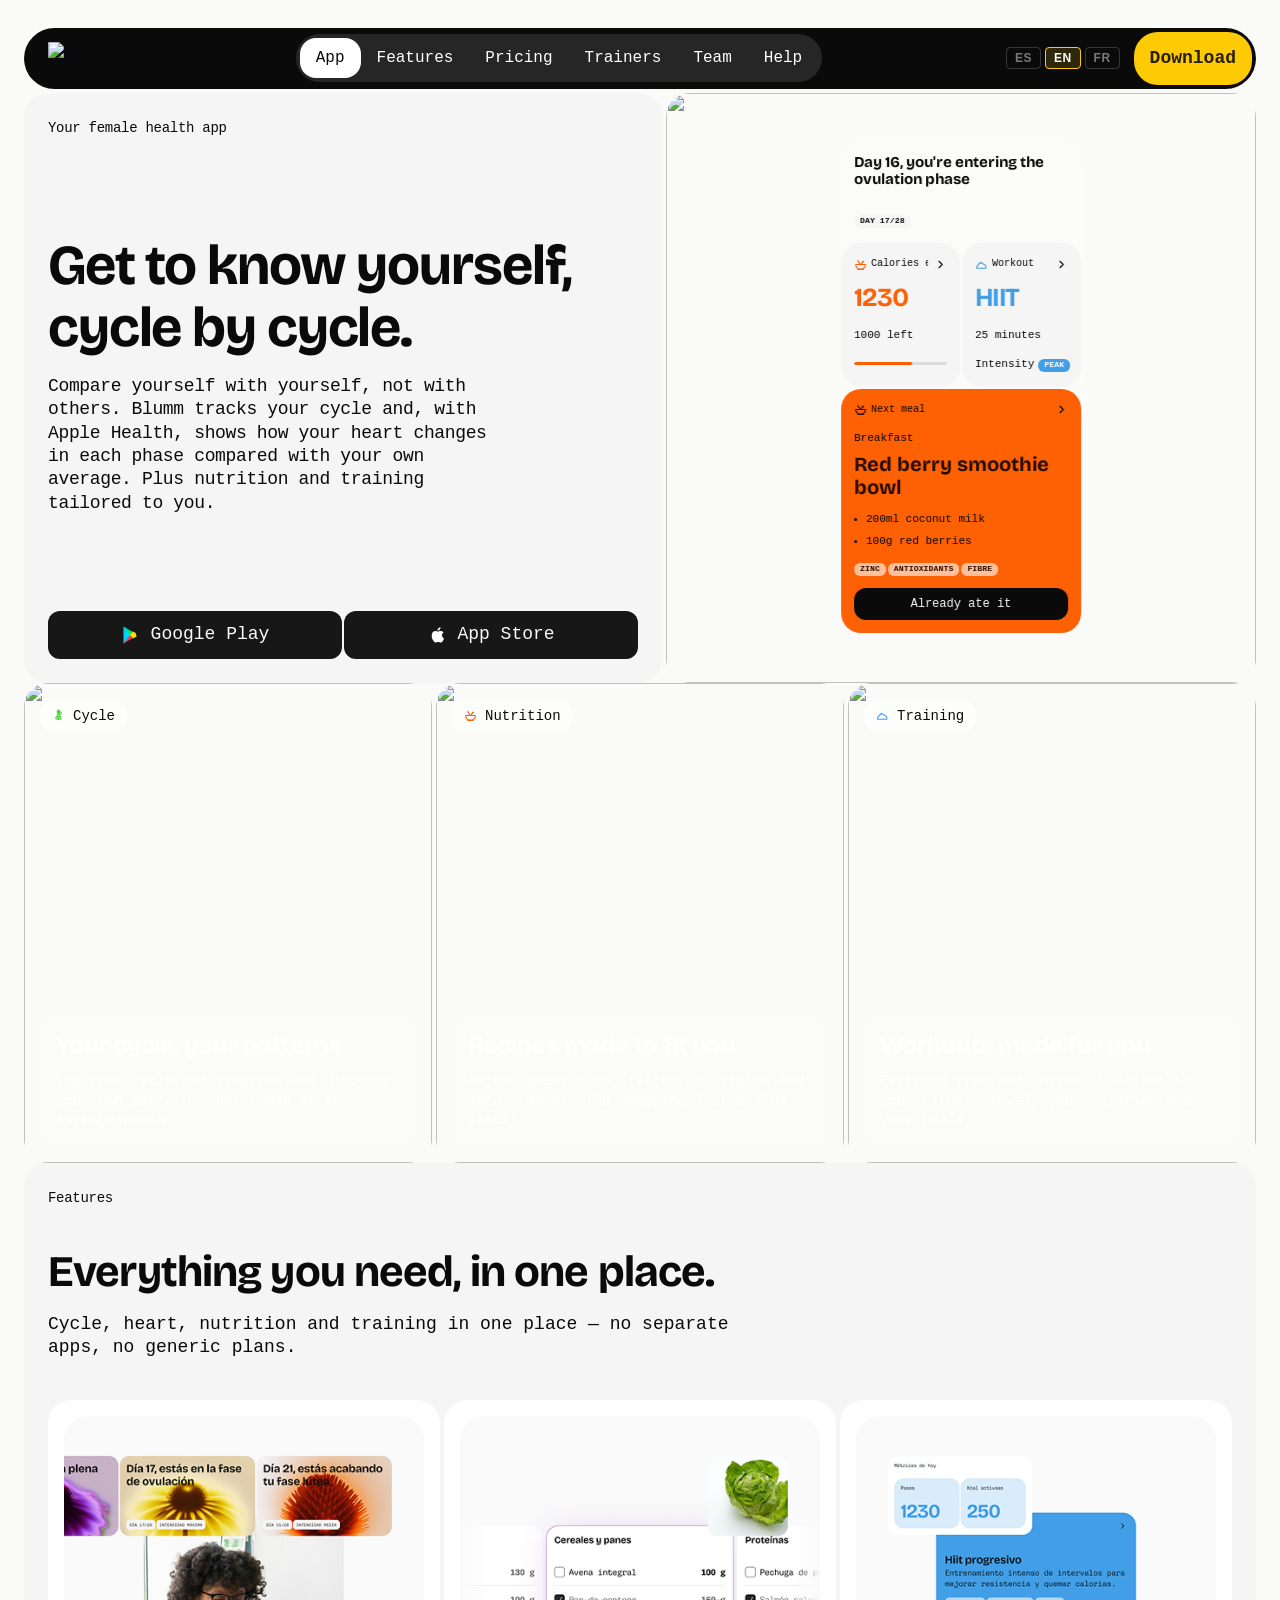
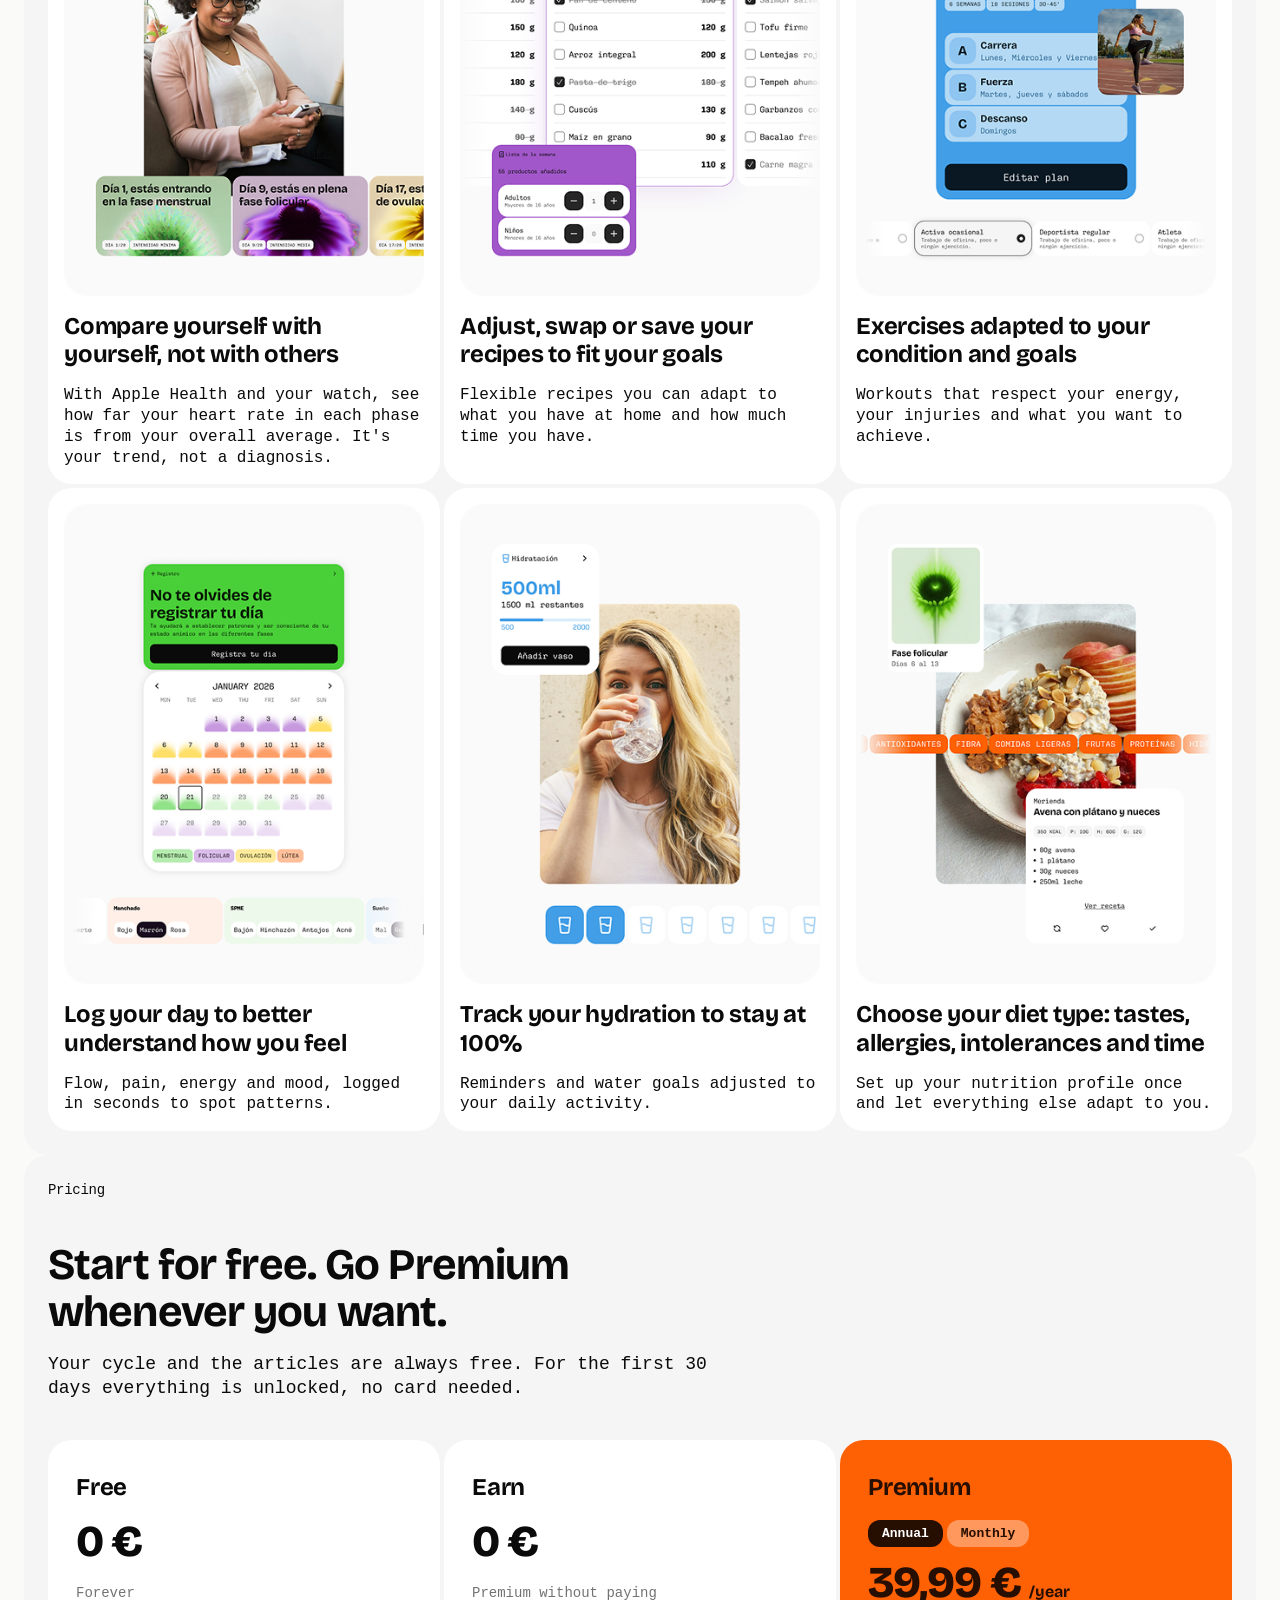
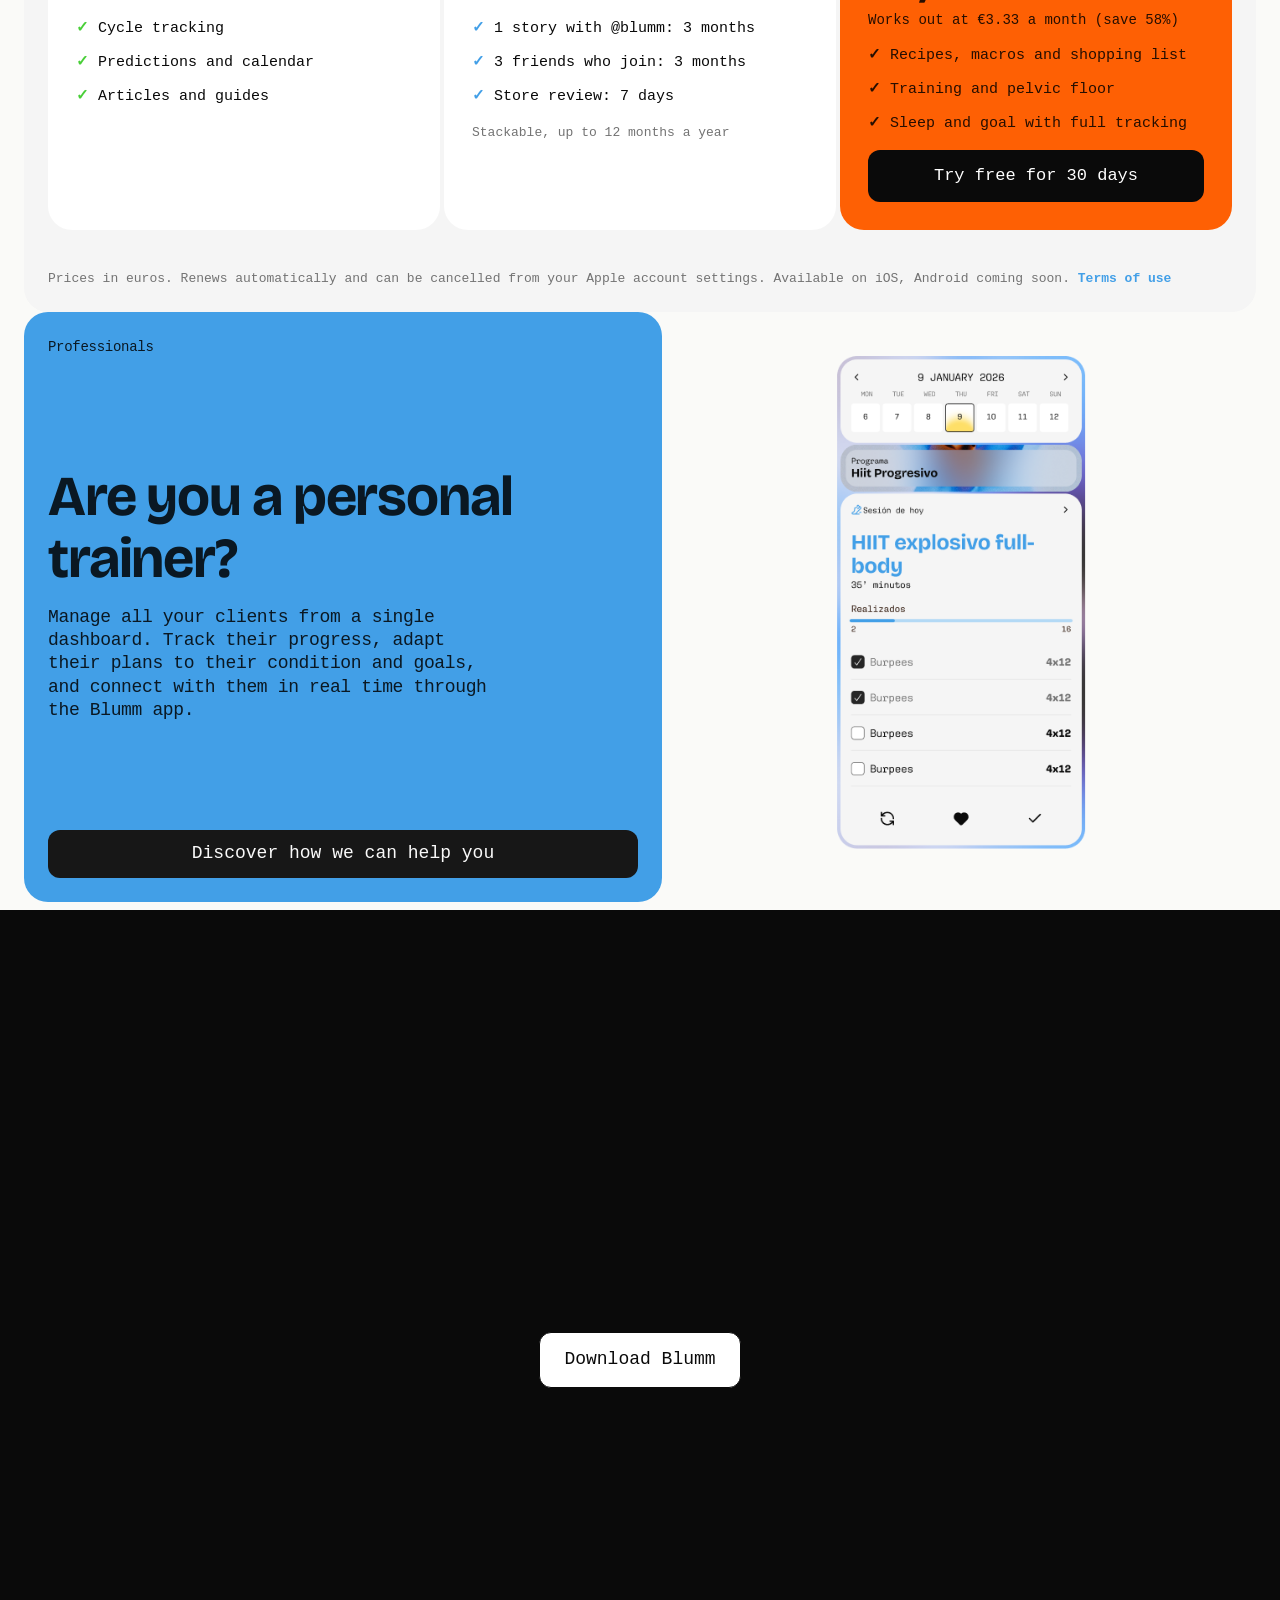
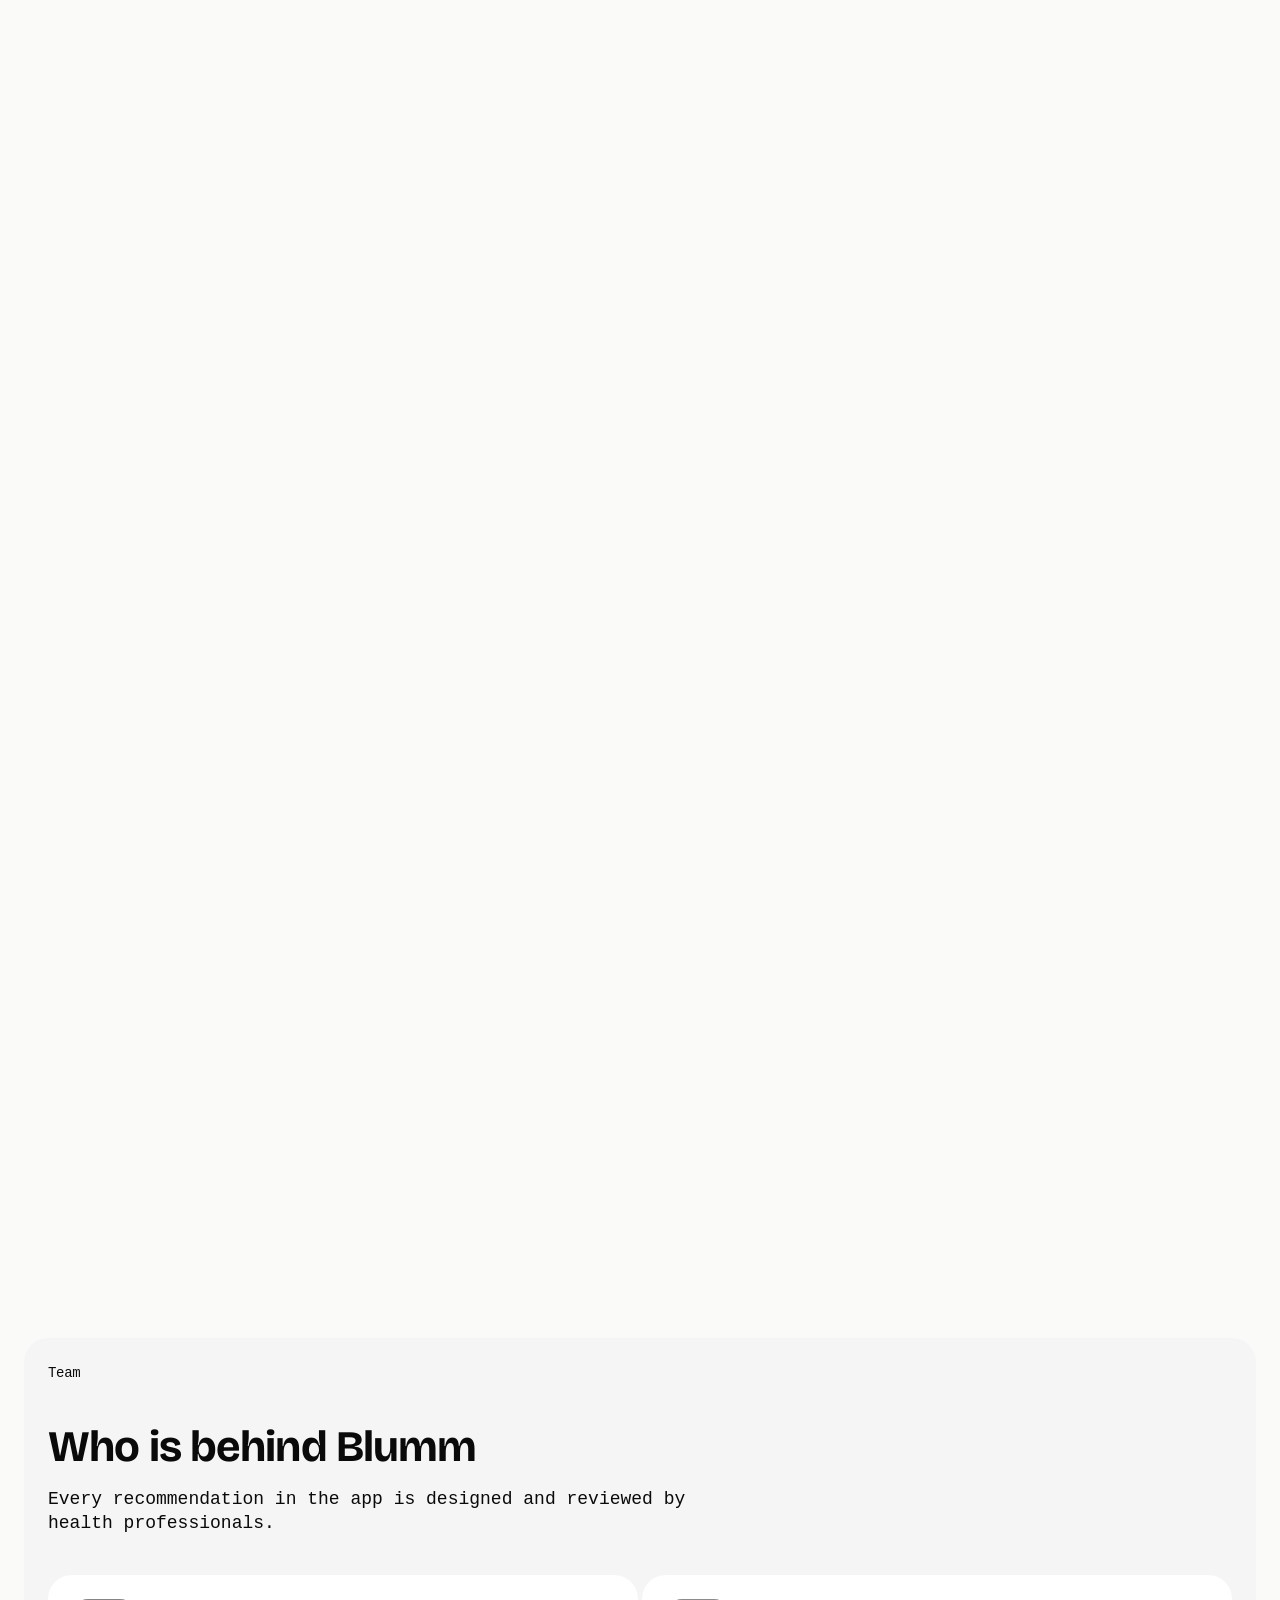
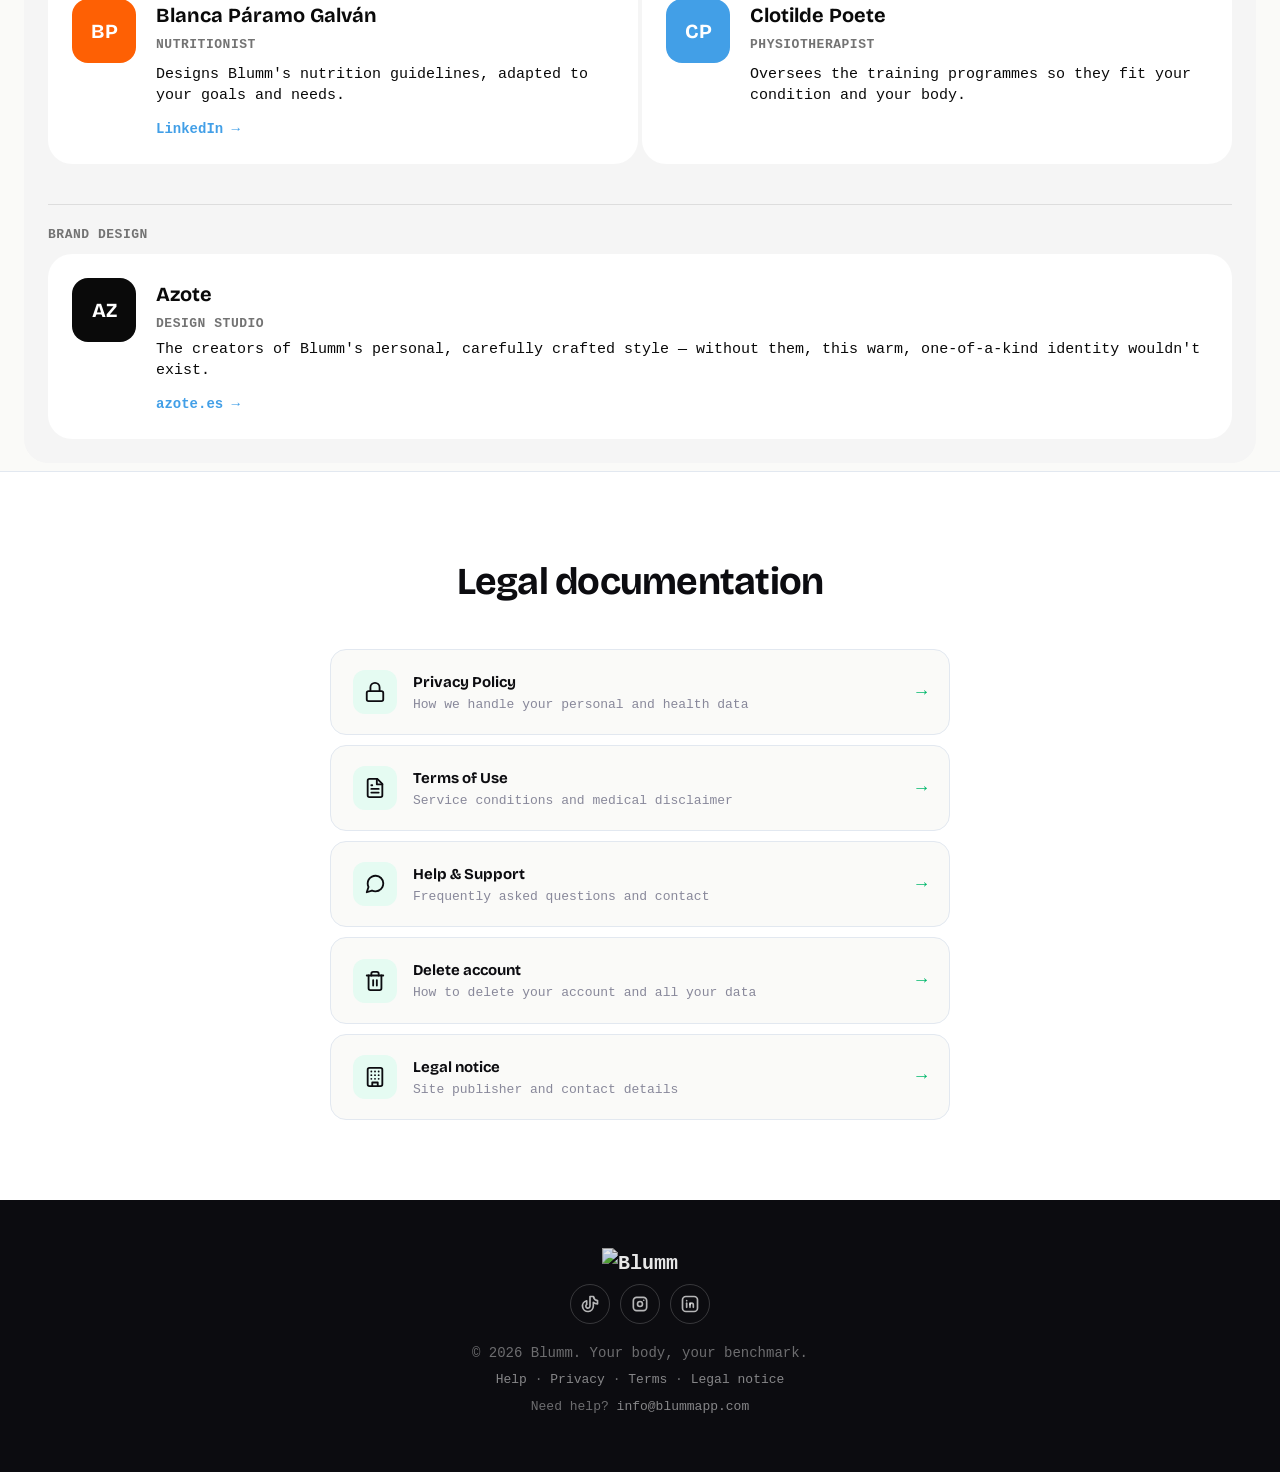
==== index.html @ 9c28ee31 "Cambio de 7 dias a 1 mes la oferta de earn en resena appstore" ====
<!doctype html>
<html lang="es">
<head>
  <meta charset="utf-8">
  <meta name="viewport" content="width=device-width, initial-scale=1">
  <title>Blumm · Tu cuerpo, tu referencia</title>
  <meta name="description" content="Blumm te ayuda a conocer tu cuerpo comparándote contigo misma: tu ciclo, tu frecuencia cardíaca por fases, y nutrición y entrenamiento a tu medida.">
  <link rel="icon" type="image/png" href="favicon.png">
  <link rel="preconnect" href="https://fonts.googleapis.com">
  <link rel="preconnect" href="https://fonts.gstatic.com" crossorigin>
  <link href="https://fonts.googleapis.com/css2?family=Bricolage+Grotesque:opsz,wght@12..96,700;12..96,800&display=swap" rel="stylesheet">
  <link rel="stylesheet" href="style.css?v=13">
  <script src="analytics.js?v=2" defer></script>
  <!-- Privacy-friendly analytics by Plausible -->
  <script async src="https://plausible.io/js/pa-zUWs-SoObHdIVt2peKVUE.js"></script>
  <script>
    window.plausible=window.plausible||function(){(plausible.q=plausible.q||[]).push(arguments)},plausible.init=plausible.init||function(i){plausible.o=i||{}};
    plausible.init()
  </script>
</head>
<body class="landing-body">

  <svg style="display:none" aria-hidden="true">
    <symbol id="ico-salad" viewBox="0 0 24 24" fill="none" stroke="currentColor" stroke-width="2" stroke-linecap="round" stroke-linejoin="round">
      <path d="M7 21h10"/><path d="M12 21a9 9 0 0 0 9-9H3a9 9 0 0 0 9 9Z"/><path d="M11.38 12c-.62-2.08-1.75-3.5-3.13-4.67C7.5 6.5 7 5.36 7 4"/><path d="M13 12c.25-1.72 1-2.72 2-3.5.9-.7 1.5-1.7 1.5-3"/><path d="M17.5 6.5c-1 0-2 .5-2.5 1.5"/>
    </symbol>
    <symbol id="ico-shoe" viewBox="0 0 24 24" fill="none" stroke="currentColor" stroke-width="2" stroke-linecap="round" stroke-linejoin="round">
      <path d="M3 17c0-2 1-3 2-4l3-3c1-1 1.6-1.3 3-1.3 1.7 0 2.3.6 3.3 1.7.8.9 1.7 1.6 3 1.9 1.6.4 2.7 1.6 2.7 3.2V19H3v-2Z"/><path d="M8 10.5 10.5 8"/>
    </symbol>
    <symbol id="ico-chevron-right" viewBox="0 0 24 24" fill="none" stroke="currentColor" stroke-width="2" stroke-linecap="round" stroke-linejoin="round">
      <path d="m9 6 6 6-6 6"/>
    </symbol>
    <symbol id="ico-chevron-left" viewBox="0 0 24 24" fill="none" stroke="currentColor" stroke-width="2" stroke-linecap="round" stroke-linejoin="round">
      <path d="m15 6-6 6 6 6"/>
    </symbol>
    <symbol id="ico-flower" viewBox="0 0 24 24" fill="none" stroke="currentColor" stroke-width="2" stroke-linecap="round" stroke-linejoin="round">
      <path d="M12 7.5a2.5 2.5 0 1 0-2.5-2.5 2.5 2.5 0 0 0 2.5 2.5Z"/><path d="M12 7.5a2.5 2.5 0 1 1 2.5 2.5 2.5 2.5 0 0 1-2.5-2.5Z"/><path d="M12 16.5A2.5 2.5 0 1 0 9.5 19a2.5 2.5 0 0 0 2.5-2.5Z"/><path d="M12 16.5a2.5 2.5 0 1 1 2.5 2.5 2.5 2.5 0 0 1-2.5-2.5Z"/><circle cx="12" cy="12" r="2.5"/><path d="M12 14.5V19"/><path d="M12 4v1.5"/>
    </symbol>
    <symbol id="ico-refresh" viewBox="0 0 24 24" fill="none" stroke="currentColor" stroke-width="2" stroke-linecap="round" stroke-linejoin="round">
      <path d="M3 12a9 9 0 0 1 15-6.7L21 8"/><path d="M21 3v5h-5"/><path d="M21 12a9 9 0 0 1-15 6.7L3 16"/><path d="M8 16H3v5"/>
    </symbol>
    <symbol id="ico-heart" viewBox="0 0 24 24" fill="currentColor">
      <path d="M12 21s-7.5-4.6-10-9.3C.6 8.6 2 5 5.4 4.4 7.6 4 9.8 5 12 7.4 14.2 5 16.4 4 18.6 4.4 22 5 23.4 8.6 22 11.7 19.5 16.4 12 21 12 21Z"/>
    </symbol>
    <symbol id="ico-check" viewBox="0 0 24 24" fill="none" stroke="currentColor" stroke-width="2" stroke-linecap="round" stroke-linejoin="round">
      <path d="M20 6 9 17l-5-5"/>
    </symbol>
    <symbol id="ico-lock" viewBox="0 0 24 24" fill="none" stroke="currentColor" stroke-width="2" stroke-linecap="round" stroke-linejoin="round">
      <rect x="3" y="11" width="18" height="11" rx="2"/><path d="M7 11V7a5 5 0 0 1 10 0v4"/>
    </symbol>
    <symbol id="ico-file-text" viewBox="0 0 24 24" fill="none" stroke="currentColor" stroke-width="2" stroke-linecap="round" stroke-linejoin="round">
      <path d="M14.5 2H6a2 2 0 0 0-2 2v16a2 2 0 0 0 2 2h12a2 2 0 0 0 2-2V7.5L14.5 2z"/><path d="M14 2v6h6"/><path d="M8 13h8"/><path d="M8 17h8"/><path d="M8 9h1"/>
    </symbol>
    <symbol id="ico-message-circle" viewBox="0 0 24 24" fill="none" stroke="currentColor" stroke-width="2" stroke-linecap="round" stroke-linejoin="round">
      <path d="M21 11.5a8.38 8.38 0 0 1-.9 3.8 8.5 8.5 0 0 1-7.6 4.7 8.38 8.38 0 0 1-3.8-.9L3 21l1.9-5.7a8.38 8.38 0 0 1-.9-3.8 8.5 8.5 0 0 1 4.7-7.6 8.38 8.38 0 0 1 3.8-.9h.5a8.48 8.48 0 0 1 8 8v.5z"/>
    </symbol>
    <symbol id="ico-trash" viewBox="0 0 24 24" fill="none" stroke="currentColor" stroke-width="2" stroke-linecap="round" stroke-linejoin="round">
      <path d="M3 6h18"/><path d="M19 6v14a2 2 0 0 1-2 2H7a2 2 0 0 1-2-2V6"/><path d="M8 6V4a2 2 0 0 1 2-2h4a2 2 0 0 1 2 2v2"/><path d="M10 11v6"/><path d="M14 11v6"/>
    </symbol>
    <symbol id="ico-building" viewBox="0 0 24 24" fill="none" stroke="currentColor" stroke-width="2" stroke-linecap="round" stroke-linejoin="round">
      <rect x="4" y="2" width="16" height="20" rx="2"/><path d="M9 22v-4h6v4"/><path d="M8 6h.01"/><path d="M12 6h.01"/><path d="M16 6h.01"/><path d="M8 10h.01"/><path d="M12 10h.01"/><path d="M16 10h.01"/><path d="M8 14h.01"/><path d="M12 14h.01"/><path d="M16 14h.01"/>
    </symbol>
  </svg>

  <div class="page-frame">

  <!-- ── HEADER ── -->
  <header>
    <div class="brand">
      <img src="blumm-logo-white.png" alt="Blumm" class="blumm-logo">
    </div>
    <button class="hamburger" id="hamburger" onclick="toggleMenu()" aria-label="Menu">
      <span></span><span></span><span></span>
    </button>
    <nav id="main-nav" class="tab-nav">
      <a href="#app" class="tab-nav-item active" data-i18n="nav.app" onclick="closeMenu()">App</a>
      <a href="#funcionalidades" class="tab-nav-item" data-i18n="nav.features" onclick="closeMenu()">Funcionalidades</a>
      <a href="#precios" class="tab-nav-item" data-i18n="nav.pricing" onclick="closeMenu()">Precios</a>
      <a href="#entrenadora" class="tab-nav-item" data-i18n="nav.trainers" onclick="closeMenu()">Entrenadoras</a>
      <a href="#equipo" class="tab-nav-item" data-i18n="nav.team" onclick="closeMenu()">Equipo</a>
      <a href="#legal" class="tab-nav-item" data-i18n="nav.help" onclick="closeMenu()">Ayuda</a>
    </nav>
    <div class="header-right">
      <div class="lang-switcher">
        <button class="lang-btn active" id="btn-es" onclick="setLang('es')">ES</button>
        <button class="lang-btn" id="btn-en" onclick="setLang('en')">EN</button>
        <button class="lang-btn" id="btn-fr" onclick="setLang('fr')">FR</button>
      </div>
      <a href="beta.html" class="nav-download" id="btn-nav-download" onclick="smartDownload(event, 'nav')" data-i18n="nav.download">Descarga</a>
    </div>
  </header>

  <main>

    <!-- ── HERO ── -->
    <section class="hero-card" id="app">
      <div class="hero-copy">
        <p class="eyebrow" data-i18n="hero.eyebrow">Tu app de salud femenina</p>
        <div class="hero-copy-content">
          <h1 data-i18n="hero.title">Conócete a ti misma, ciclo a ciclo.</h1>
          <p class="lead" data-i18n="hero.lead">Compárate contigo misma, no con otras. Blumm sigue tu ciclo y, con Apple Salud, muestra cómo cambia tu corazón en cada fase respecto a tu propia media. Y te da nutrición y entrenamiento a tu medida.</p>
        </div>
        <div class="store-buttons">
          <a href="beta.html?platform=android" class="store-btn" id="btn-store-android" onclick="goStore('android', event, 'hero')">
            <svg class="store-icon" viewBox="0 0 20 20" fill="none"><path d="M2.5 2.2v15.6c0 .3.16.55.4.7l9-8.5-9-8.5c-.24.15-.4.4-.4.7z" fill="#00d2ff"/><path d="M14.8 8.1l-2.9-1.65-3.3 3.55 3.3 3.55 2.9-1.65c1-.55 1-1.95 0-2.5z" fill="#ffe000"/><path d="M2.9 17.8c.2.1.45.1.65 0l8.35-4.75-3-3.05-6 7.8z" fill="#ff3a44"/><path d="M2.9 2.2l6 7.8 3-3.05L3.55 2.2c-.2-.1-.45-.1-.65 0z" fill="#00e177"/></svg>
            <span><small data-i18n="store.available">Disponible en</small>Google Play</span>
          </a>
          <a href="beta.html?platform=ios" class="store-btn" id="btn-store-ios" onclick="goStore('ios', event, 'hero')">
            <svg class="store-icon" viewBox="0 0 20 20" fill="currentColor"><path d="M14.9 10.6c0-2 1.6-2.9 1.7-3-.9-1.3-2.3-1.5-2.8-1.5-1.2-.1-2.3.7-2.9.7s-1.5-.7-2.5-.7c-1.3 0-2.5.75-3.1 1.9-1.3 2.3-.35 5.7.95 7.6.63.9 1.4 1.95 2.4 1.9.95-.04 1.3-.62 2.5-.62s1.5.62 2.5.6c1.05-.02 1.7-.95 2.35-1.85.7-1.05 1-2.05 1-2.1-.02-.02-1.95-.75-1.95-2.93z" /><path d="M12.8 4.6c.5-.63.85-1.5.75-2.4-.75.03-1.65.5-2.2 1.15-.47.55-.9 1.45-.78 2.3.83.06 1.7-.42 2.23-1.05z"/></svg>
            <span><small data-i18n="store.available">Disponible en</small>App Store</span>
          </a>
        </div>
      </div>
      <div class="hero-visual" aria-hidden="true">
        <img src="assets/figma/ovulacion.png" alt="" class="hero-visual-bg">
        <div class="glass-stack">
          <div class="mini-card mini-phase" style="background-image:url('assets/figma/ovulacion.png')">
            <p class="mini-phase-title" data-i18n="card.day">Día 16, estás entrando en la fase de ovulación</p>
            <div class="tags-row">
              <span class="tag" data-i18n="card.tag1">día 17/28</span>
            </div>
          </div>
          <div class="glass-2col">
            <div class="stat-card">
              <div class="stat-title-row">
                <span class="stat-title"><svg class="ico ico-orange" viewBox="0 0 24 24"><use href="#ico-salad"/></svg><span data-i18n="card.kcal.label">Kcal.consumidas</span></span>
                <svg class="ico ico-chevron" viewBox="0 0 24 24"><use href="#ico-chevron-right"/></svg>
              </div>
              <p class="stat-num stat-num-orange">1230</p>
              <p class="stat-sub" data-i18n="card.kcal.sub">1000 restantes</p>
              <div class="status-bar"><div class="status-bar-fill" style="width:62%;background:var(--naranja-500)"></div></div>
            </div>
            <div class="stat-card">
              <div class="stat-title-row">
                <span class="stat-title"><svg class="ico ico-blue" viewBox="0 0 24 24"><use href="#ico-shoe"/></svg><span data-i18n="card.workout.label">Entreno</span></span>
                <svg class="ico ico-chevron" viewBox="0 0 24 24"><use href="#ico-chevron-right"/></svg>
              </div>
              <p class="stat-num stat-num-blue">HIIT</p>
              <p class="stat-sub" data-i18n="card.workout.sub">25 minutos</p>
              <div class="tag-row-inline"><span data-i18n="card.workout.tag.label">Intensidad</span><span class="tag tag-blue" data-i18n="card.workout.tag.value">Máxima</span></div>
            </div>
          </div>
          <div class="meal-card">
            <div class="stat-title-row">
              <span class="stat-title"><svg class="ico ico-orange-dark" viewBox="0 0 24 24"><use href="#ico-salad"/></svg><span data-i18n="card.meal.label">Siguiente comida</span></span>
              <svg class="ico ico-chevron" viewBox="0 0 24 24"><use href="#ico-chevron-right"/></svg>
            </div>
            <p class="meal-eyebrow" data-i18n="card.meal.eyebrow">Desayuno</p>
            <p class="meal-title" data-i18n="card.meal.title">Smoothie bowl de frutos rojos</p>
            <ul class="meal-items">
              <li data-i18n="card.meal.item1">200ml leche de coco</li>
              <li data-i18n="card.meal.item2">100g frutos rojos</li>
            </ul>
            <div class="tags-row">
              <span class="tag tag-peach" data-i18n="card.meal.tag1">Zinc</span>
              <span class="tag tag-peach" data-i18n="card.meal.tag2">Antioxidantes</span>
              <span class="tag tag-peach" data-i18n="card.meal.tag3">Fibra</span>
            </div>
            <button class="meal-btn" data-i18n="card.meal.btn">Ya lo he comido</button>
          </div>
        </div>
      </div>
    </section>

    <!-- ── FEATURE PHOTO CARDS ── -->
    <section class="feature-cards-row">
      <div class="photo-card">
        <img src="assets/figma/card-ciclo.png" alt="" class="photo-card-bg">
        <div class="photo-card-tag"><svg class="ico ico-green" viewBox="0 0 24 24"><use href="#ico-flower"/></svg><span data-i18n="feat.cycle.tag">Ciclo</span></div>
        <div class="photo-card-glass">
          <h3 data-i18n="feat.cycle.title">Tu ciclo, tus patrones</h3>
          <p data-i18n="feat.cycle.text">Registra tu ciclo y tus síntomas y descubre tus propios patrones, no los de una mujer media.</p>
        </div>
      </div>
      <div class="photo-card">
        <img src="assets/figma/card-nutricion.png" alt="" class="photo-card-bg">
        <div class="photo-card-tag"><svg class="ico ico-orange" viewBox="0 0 24 24"><use href="#ico-salad"/></svg><span data-i18n="feat.nutrition.tag">Nutrición</span></div>
        <div class="photo-card-glass">
          <h3 data-i18n="feat.nutrition.title">Recetas hechas a tu medida</h3>
          <p data-i18n="feat.nutrition.text">Ajusta cantidades, gustos, alergias e intolerancias. La lista de la compra se genera sola.</p>
        </div>
      </div>
      <div class="photo-card">
        <img src="assets/figma/card-entrenamiento.png" alt="" class="photo-card-bg">
        <div class="photo-card-tag"><svg class="ico ico-blue" viewBox="0 0 24 24"><use href="#ico-shoe"/></svg><span data-i18n="feat.training.tag">Entrenamiento</span></div>
        <div class="photo-card-glass">
          <h3 data-i18n="feat.training.title">Entrenos a tu medida</h3>
          <p data-i18n="feat.training.text">El tipo de ejercicio y la intensidad se ajustan a tu condición, tus lesiones y tus objetivos.</p>
        </div>
      </div>
    </section>

    <!-- ── FUNCIONALIDADES ── -->
    <section class="funcionalidades-card" id="funcionalidades">
      <p class="eyebrow" data-i18n="func.eyebrow">Funcionalidades</p>
      <div class="funcionalidades-heading">
        <h2 data-i18n="func.title">Todo lo que necesitas, en un mismo sitio.</h2>
        <p class="lead" data-i18n="func.lead">Ciclo, corazón, nutrición y entrenamiento en un mismo sitio — sin apps sueltas ni planes genéricos.</p>
      </div>
      <div class="bento-grid">
        <div class="bento-card">
          <div class="bento-img" style="background-image:url('assets/figma/bento-card-1.png')"></div>
          <h4 data-i18n="func.card1.title">Compárate contigo misma, no con otras</h4>
          <p data-i18n="func.card1.text">Con Apple Salud y tu reloj, ves cuánto se aleja tu frecuencia cardíaca en cada fase de tu media general. Es tu tendencia, no un diagnóstico.</p>
        </div>
        <div class="bento-card">
          <div class="bento-img" style="background-image:url('assets/figma/bento-card-2.png')"></div>
          <h4 data-i18n="func.card2.title">Ajusta, cambia o guarda tus recetas según tus objetivos</h4>
          <p data-i18n="func.card2.text">Recetas flexibles que puedes adaptar a lo que tienes en la nevera y a tu tiempo disponible.</p>
        </div>
        <div class="bento-card">
          <div class="bento-img" style="background-image:url('assets/figma/bento-card-3.png')"></div>
          <h4 data-i18n="func.card3.title">Ejercicios adaptados a tu condición y objetivos</h4>
          <p data-i18n="func.card3.text">Entrenos que respetan tu energía, tus lesiones y lo que quieres conseguir.</p>
        </div>
        <div class="bento-card">
          <div class="bento-img" style="background-image:url('assets/figma/bento-card-4.png')"></div>
          <h4 data-i18n="func.card4.title">Guarda tu día a día para conocer mejor tus sensaciones</h4>
          <p data-i18n="func.card4.text">Flujo, dolor, energía y ánimo, registrados en segundos para detectar patrones.</p>
        </div>
        <div class="bento-card">
          <div class="bento-img" style="background-image:url('assets/figma/bento-card-5.png')"></div>
          <h4 data-i18n="func.card5.title">Controla tu hidratación para estar siempre al 100%</h4>
          <p data-i18n="func.card5.text">Recordatorios y objetivos de agua ajustados a tu actividad diaria.</p>
        </div>
        <div class="bento-card">
          <div class="bento-img" style="background-image:url('assets/figma/bento-card-6.png')"></div>
          <h4 data-i18n="func.card6.title">Elige tu tipo de dieta: gustos, alergias, intolerancias y tiempo</h4>
          <p data-i18n="func.card6.text">Configura tu perfil nutricional una vez y deja que el resto se adapte a ti.</p>
        </div>
      </div>
    </section>

    <!-- ── ENTRENADORA ── -->
    <!-- ── PRECIOS ── -->
    <section class="pricing-card" id="precios">
      <p class="eyebrow" data-i18n="pricing.eyebrow">Precios</p>
      <div class="funcionalidades-heading">
        <h2 data-i18n="pricing.title">Empieza gratis. Pasa a Premium cuando quieras.</h2>
        <p class="lead" data-i18n="pricing.lead">Tu ciclo y los artículos son gratis siempre. Los 30 primeros días tienes todo desbloqueado, sin tarjeta.</p>
      </div>
      <div class="pricing-grid">

        <div class="plan-card">
          <h3 class="plan-name" data-i18n="plan.free.name">Gratis</h3>
          <p class="plan-price">0 €</p>
          <p class="plan-sub" data-i18n="plan.free.sub">Para siempre</p>
          <ul class="plan-list">
            <li data-i18n="plan.free.f1">Seguimiento del ciclo</li>
            <li data-i18n="plan.free.f2">Predicciones y calendario</li>
            <li data-i18n="plan.free.f3">Artículos y guías</li>
          </ul>
        </div>

        <div class="plan-card">
          <h3 class="plan-name" data-i18n="plan.earn.name">Earn</h3>
          <p class="plan-price">0 €</p>
          <p class="plan-sub" data-i18n="plan.earn.sub">Premium sin pagar</p>
          <ul class="plan-list plan-list-blue">
            <li data-i18n="plan.earn.f1">1 story con @blumm: 3 meses</li>
            <li data-i18n="plan.earn.f2">3 amigas que se unan: 3 meses</li>
            <li data-i18n="plan.earn.f3">Reseña en la store: 1 mes</li>
          </ul>
          <p class="plan-note" data-i18n="plan.earn.note">Acumulable, hasta 12 meses al año</p>
        </div>

        <div class="plan-card plan-card-premium">
          <h3 class="plan-name" data-i18n="plan.premium.name">Premium</h3>
          <div class="plan-toggle" role="group" aria-label="Plan">
            <button type="button" class="plan-toggle-btn active" id="plan-btn-annual" onclick="setPlan('annual')" data-i18n="plan.premium.annual">Anual</button>
            <button type="button" class="plan-toggle-btn" id="plan-btn-monthly" onclick="setPlan('monthly')" data-i18n="plan.premium.monthly">Mensual</button>
          </div>
          <div id="plan-annual">
            <p class="plan-price">39,99 € <span class="plan-period" data-i18n="plan.premium.perYear">/año</span></p>
            <p class="plan-sub" data-i18n="plan.premium.annualNote">Equivale a 3,33 € al mes (ahorras un 58 %)</p>
          </div>
          <div id="plan-monthly" class="hidden">
            <p class="plan-price">7,99 € <span class="plan-period" data-i18n="plan.premium.perMonth">/mes</span></p>
            <p class="plan-sub" data-i18n="plan.premium.monthlyNote">Cancelas cuando quieras</p>
          </div>
          <ul class="plan-list">
            <li data-i18n="plan.premium.f1">Recetas, macros y lista de la compra</li>
            <li data-i18n="plan.premium.f2">Entrenamiento y suelo pélvico</li>
            <li data-i18n="plan.premium.f3">Sueño y objetivo con seguimiento completo</li>
          </ul>
          <a href="beta.html" class="plan-cta" onclick="smartDownload(event, 'pricing')" data-i18n="plan.premium.cta">Probar 30 días gratis</a>
        </div>

      </div>
      <p class="pricing-footnote"><span data-i18n="pricing.footnote">Precios en euros. Se renueva automáticamente y se cancela desde los ajustes de tu cuenta de Apple. Disponible en iOS, Android muy pronto.</span> <a href="terms.html" data-i18n="pricing.terms">Términos de uso</a></p>
    </section>

    <section class="trainer-card" id="entrenadora">
      <div class="trainer-copy">
        <p class="eyebrow eyebrow-on-blue" data-i18n="trainer.tag">Profesionales</p>
        <div class="hero-copy-content">
          <h2 data-i18n="trainer.title">¿Eres entrenadora personal?</h2>
          <p class="lead" data-i18n="trainer.text">Gestiona a tus alumnas desde un único panel. Ve su progreso, adapta sus planes a su condición y sus objetivos y conecta con ellas en tiempo real a través de la app Blumm.</p>
        </div>
        <a href="trainers.html" class="trainer-btn" data-i18n="trainer.btn">Descubre en qué podemos ayudarte</a>
      </div>
      <div class="hero-visual" aria-hidden="true">
        <video class="hero-visual-bg" autoplay muted loop playsinline preload="auto">
          <source src="assets/video/ovulacion.mp4" type="video/mp4">
        </video>
        <div class="trainer-frame">
          <img src="assets/figma/entrenadora-frame.png" alt="" class="trainer-frame-img">
        </div>
      </div>
    </section>

  </div><!-- /.page-frame -->

    <!-- ── CTA SCROLL (flor que se abre/cierra con el scroll) ── -->
    <section class="cta-scroll-wrapper" id="cta-scroll">
      <div class="cta-scroll-sticky">
        <div class="cta-loader" id="ctaLoader" data-i18n="cta.loading">Cargando…</div>
        <canvas class="cta-scroll-canvas" id="ctaCanvas"></canvas>
        <a href="beta.html" class="cta-scroll-btn" id="ctaScrollBtn" onclick="smartDownload(event, 'cta_scroll')" data-i18n="cta.download">Descarga Blumm</a>
      </div>
    </section>

  <div class="page-frame">

    <!-- ── QUIÉNES SOMOS ── -->
    <section class="team-card" id="equipo">
      <p class="eyebrow" data-i18n="team.eyebrow">Equipo</p>
      <div class="funcionalidades-heading">
        <h2 data-i18n="team.title">Quiénes están detrás de Blumm</h2>
        <p class="lead" data-i18n="team.lead">Cada recomendación de la app la diseñan y revisan profesionales de la salud.</p>
      </div>
      <div class="team-grid">
        <div class="team-member-card">
          <div class="team-avatar team-avatar-orange">BP</div>
          <div class="team-info">
            <h4 data-i18n="team.blanca.name">Blanca Páramo Galván</h4>
            <p class="team-role" data-i18n="team.blanca.role">Nutricionista</p>
            <p class="team-bio" data-i18n="team.blanca.bio">Diseña las pautas nutricionales de Blumm, adaptadas a tus objetivos y a tus necesidades.</p>
            <a href="https://www.linkedin.com/in/blancap%C3%A1ramogalv%C3%A1n/" class="team-linkedin" target="_blank" rel="noopener" data-i18n="team.linkedin">LinkedIn →</a>
          </div>
        </div>
        <div class="team-member-card">
          <div class="team-avatar team-avatar-blue">CP</div>
          <div class="team-info">
            <h4 data-i18n="team.clotilde.name">Clotilde Poete</h4>
            <p class="team-role" data-i18n="team.clotilde.role">Fisioterapeuta</p>
            <p class="team-bio" data-i18n="team.clotilde.bio">Supervisa los programas de entrenamiento para que se ajusten a tu condición y a tu cuerpo.</p>
          </div>
        </div>
      </div>
      <div class="team-design-credit">
        <p class="team-role" data-i18n="team.azote.label">Diseño de marca</p>
        <div class="team-member-card">
          <div class="team-avatar team-avatar-dark">AZ</div>
          <div class="team-info">
            <h4 data-i18n="team.azote.name">Azote</h4>
            <p class="team-role" data-i18n="team.azote.role">Estudio de diseño</p>
            <p class="team-bio" data-i18n="team.azote.bio">Los creadores del estilo tan personal y cuidado: sin ellos, Blumm no tendría esta identidad visual, cálida y con personalidad propia.</p>
            <a href="https://azote.es/" class="team-linkedin" target="_blank" rel="noopener" data-i18n="team.azote.link">azote.es →</a>
          </div>
        </div>
      </div>
    </section>

  </div><!-- /.page-frame -->

    <!-- ── LEGAL ── -->
    <section class="legal" id="legal">
      <div class="container">
        <h2 data-i18n="legal.title">Documentación legal</h2>
        <div class="legal-links">
          <a href="privacy.html" class="legal-card">
            <span class="legal-icon"><svg viewBox="0 0 24 24"><use href="#ico-lock"/></svg></span>
            <div>
              <h4 data-i18n="legal.privacy.title">Política de privacidad</h4>
              <p data-i18n="legal.privacy.text">Cómo tratamos tus datos personales y de salud</p>
            </div>
            <span class="arrow">→</span>
          </a>
          <a href="terms.html" class="legal-card">
            <span class="legal-icon"><svg viewBox="0 0 24 24"><use href="#ico-file-text"/></svg></span>
            <div>
              <h4 data-i18n="legal.terms.title">Términos de uso</h4>
              <p data-i18n="legal.terms.text">Condiciones del servicio y aviso médico</p>
            </div>
            <span class="arrow">→</span>
          </a>
          <a href="support.html" class="legal-card">
            <span class="legal-icon"><svg viewBox="0 0 24 24"><use href="#ico-message-circle"/></svg></span>
            <div>
              <h4 data-i18n="legal.support.title">Ayuda y soporte</h4>
              <p data-i18n="legal.support.text">Preguntas frecuentes y contacto</p>
            </div>
            <span class="arrow">→</span>
          </a>
          <a href="delete-account.html" class="legal-card">
            <span class="legal-icon"><svg viewBox="0 0 24 24"><use href="#ico-trash"/></svg></span>
            <div>
              <h4 data-i18n="legal.delete.title">Eliminar cuenta</h4>
              <p data-i18n="legal.delete.text">Cómo borrar tu cuenta y todos tus datos</p>
            </div>
            <span class="arrow">→</span>
          </a>
          <a href="mentions-legales.html" class="legal-card">
            <span class="legal-icon"><svg viewBox="0 0 24 24"><use href="#ico-building"/></svg></span>
            <div>
              <h4 data-i18n="legal.notice.title">Aviso legal</h4>
              <p data-i18n="legal.notice.text">Editor del sitio y datos de contacto</p>
            </div>
            <span class="arrow">→</span>
          </a>
        </div>
      </div>
    </section>

  </main>

  <footer>
    <div class="container">
      <div class="footer-brand">
        <img src="blumm-logo-white.png" alt="Blumm" style="height:24px;width:auto;opacity:0.9;">
      </div>
      <div class="footer-social">
        <a href="https://www.tiktok.com/@blummapp" target="_blank" rel="noopener noreferrer" aria-label="TikTok" title="TikTok"><svg viewBox="0 0 24 24" fill="none" stroke="currentColor" stroke-width="2" stroke-linecap="round" stroke-linejoin="round" aria-hidden="true"><path d="M21 7.917v4.034a9.948 9.948 0 0 1 -5 -1.951v4.5a6.5 6.5 0 1 1 -8 -6.326v4.326a2.5 2.5 0 1 0 4 2v-11.5h4.083a6.005 6.005 0 0 0 4.917 4.917z"/></svg></a>
        <a href="https://www.instagram.com/blumm_app/" target="_blank" rel="noopener noreferrer" aria-label="Instagram" title="Instagram"><svg viewBox="0 0 24 24" fill="none" stroke="currentColor" stroke-width="2" stroke-linecap="round" stroke-linejoin="round" aria-hidden="true"><path d="M4 8a4 4 0 0 1 4 -4h8a4 4 0 0 1 4 4v8a4 4 0 0 1 -4 4h-8a4 4 0 0 1 -4 -4z"/><path d="M9 12a3 3 0 1 0 6 0a3 3 0 0 0 -6 0"/><path d="M16.5 7.5v.01"/></svg></a>
        <a href="https://www.linkedin.com/company/blummapp/" target="_blank" rel="noopener noreferrer" aria-label="LinkedIn" title="LinkedIn"><svg viewBox="0 0 24 24" fill="none" stroke="currentColor" stroke-width="2" stroke-linecap="round" stroke-linejoin="round" aria-hidden="true"><path d="M8 11v5"/><path d="M8 8v.01"/><path d="M12 16v-5"/><path d="M16 16v-3a2 2 0 1 0 -4 0"/><path d="M3 7a4 4 0 0 1 4 -4h10a4 4 0 0 1 4 4v10a4 4 0 0 1 -4 4h-10a4 4 0 0 1 -4 -4z"/></svg></a>
      </div>
      <p data-i18n="footer.copy">© 2026 Blumm. Tu cuerpo, tu referencia.</p>
      <p class="small">
        <a href="support.html" data-i18n="footer.help">Ayuda</a> ·
        <a href="privacy.html" data-i18n="footer.privacy">Privacidad</a> ·
        <a href="terms.html" data-i18n="footer.terms">Términos</a> ·
        <a href="mentions-legales.html" data-i18n="footer.legal">Aviso legal</a>
      </p>
      <p class="small"><span data-i18n="footer.contact">¿Necesitas ayuda?</span> <a href="mailto:info@blummapp.com">info@blummapp.com</a></p>
    </div>
  </footer>

  <script>
    /* ── Configuración de descarga ──────────────────────────────────────
       Cada tienda tiene su propio flag: en cuanto la app esté publicada
       en esa tienda, poner su flag a true → el botón abre la tienda
       directamente. Mientras esté a false, lleva a la lista de espera.
    */
    const IOS_LIVE = true;
    const ANDROID_LIVE = false;
    const APP_STORE_URL  = 'https://apps.apple.com/us/app/blumm/id6782055959';
    const PLAY_STORE_URL = 'https://play.google.com/store/apps/details?id=com.marina13.meirins';

    function isLive(platform) {
      if (platform === 'ios') return IOS_LIVE;
      if (platform === 'android') return ANDROID_LIVE;
      return false; // escritorio / plataforma desconocida
    }

    function downloadUrl(platform) {
      if (platform === 'ios')     return IOS_LIVE ? APP_STORE_URL  : 'beta.html?platform=ios';
      if (platform === 'android') return ANDROID_LIVE ? PLAY_STORE_URL : 'beta.html?platform=android';
      return null; // escritorio / plataforma desconocida: no sabemos qué tienda ofrecer, se hace scroll al hero
    }

    // Analítica propia sin cookies (PostHog, ver analytics.js). Nunca datos personales.
    function track(name, props) {
      if (window.blummTrack) window.blummTrack(name, props);
    }

    // Botones de tienda del hero (Google Play / App Store)
    function goStore(platform, e, where) {
      if (e) e.preventDefault();
      track('store_click', { platform: platform, location: where || 'hero', lang: document.documentElement.lang });
      const url = downloadUrl(platform);
      if (isLive(platform)) window.open(url, '_blank', 'noopener');
      else location.href = url;
    }

    const T = {
      es: {
        'nav.app': 'App', 'nav.features': 'Funcionalidades', 'nav.pricing': 'Precios', 'nav.trainers': 'Entrenadoras', 'nav.team': 'Equipo', 'nav.help': 'Ayuda', 'nav.download': 'Descarga',
        'pricing.eyebrow': 'Precios', 'pricing.title': 'Empieza gratis. Pasa a Premium cuando quieras.',
        'pricing.lead': 'Tu ciclo y los artículos son gratis siempre. Los 30 primeros días tienes todo desbloqueado, sin tarjeta.',
        'plan.free.name': 'Gratis', 'plan.free.sub': 'Para siempre',
        'plan.free.f1': 'Seguimiento del ciclo', 'plan.free.f2': 'Predicciones y calendario', 'plan.free.f3': 'Artículos y guías',
        'plan.earn.name': 'Earn', 'plan.earn.sub': 'Premium sin pagar',
        'plan.earn.f1': '1 story con @blumm: 3 meses', 'plan.earn.f2': '3 amigas que se unan: 3 meses', 'plan.earn.f3': 'Reseña en la store: 7 días',
        'plan.earn.note': 'Acumulable, hasta 12 meses al año',
        'plan.premium.name': 'Premium', 'plan.premium.annual': 'Anual', 'plan.premium.monthly': 'Mensual',
        'plan.premium.perYear': '/año', 'plan.premium.perMonth': '/mes',
        'plan.premium.annualNote': 'Equivale a 3,33 € al mes (ahorras un 58 %)', 'plan.premium.monthlyNote': 'Cancelas cuando quieras',
        'plan.premium.f1': 'Recetas, macros y lista de la compra', 'plan.premium.f2': 'Entrenamiento y suelo pélvico', 'plan.premium.f3': 'Sueño y objetivo con seguimiento completo',
        'plan.premium.cta': 'Probar 30 días gratis',
        'pricing.footnote': 'Precios en euros. Se renueva automáticamente y se cancela desde los ajustes de tu cuenta de Apple. Disponible en iOS, Android muy pronto.',
        'pricing.terms': 'Términos de uso',
        'hero.eyebrow': 'Tu app de salud femenina',
        'hero.title': 'Conócete a ti misma, ciclo a ciclo.',
        'hero.lead': 'Compárate contigo misma, no con otras. Blumm sigue tu ciclo y, con Apple Salud, muestra cómo cambia tu corazón en cada fase respecto a tu propia media. Y te da nutrición y entrenamiento a tu medida.',
        'store.available': 'Disponible en',
        'card.day': 'Día 16, estás entrando en la fase de ovulación',
        'card.tag1': 'día 17/28', 'card.tag2': 'intensidad máxima',
        'card.kcal.label': 'Kcal.consumidas', 'card.kcal.sub': '1000 restantes',
        'card.workout.label': 'Entreno', 'card.workout.sub': '25 minutos', 'card.workout.tag.label': 'Intensidad', 'card.workout.tag.value': 'Máxima',
        'card.meal.label': 'Siguiente comida', 'card.meal.eyebrow': 'Desayuno', 'card.meal.title': 'Smoothie bowl de frutos rojos',
        'card.meal.item1': '200ml leche de coco', 'card.meal.item2': '100g frutos rojos',
        'card.meal.tag1': 'Zinc', 'card.meal.tag2': 'Antioxidantes', 'card.meal.tag3': 'Fibra', 'card.meal.btn': 'Ya lo he comido',
        'feat.cycle.tag': 'Ciclo', 'feat.cycle.title': 'Tu ciclo, tus patrones',
        'feat.cycle.text': 'Registra tu ciclo y tus síntomas y descubre tus propios patrones, no los de una mujer media.',
        'feat.nutrition.tag': 'Nutrición', 'feat.nutrition.title': 'Recetas hechas a tu medida',
        'feat.nutrition.text': 'Ajusta cantidades, gustos, alergias e intolerancias. La lista de la compra se genera sola.',
        'feat.training.tag': 'Entrenamiento', 'feat.training.title': 'Entrenos a tu medida',
        'feat.training.text': 'El tipo de ejercicio y la intensidad se ajustan a tu condición, tus lesiones y tus objetivos.',
        'func.eyebrow': 'Funcionalidades', 'func.title': 'Todo lo que necesitas, en un mismo sitio.',
        'func.lead': 'Ciclo, corazón, nutrición y entrenamiento en un mismo sitio — sin apps sueltas ni planes genéricos.',
        'func.card1.title': 'Compárate contigo misma, no con otras',
        'func.card1.text': 'Con Apple Salud y tu reloj, ves cuánto se aleja tu frecuencia cardíaca en cada fase de tu media general. Es tu tendencia, no un diagnóstico.',
        'func.card2.title': 'Ajusta, cambia o guarda tus recetas según tus objetivos',
        'func.card2.text': 'Recetas flexibles que puedes adaptar a lo que tienes en la nevera y a tu tiempo disponible.',
        'func.card3.title': 'Ejercicios adaptados a tu condición y objetivos',
        'func.card3.text': 'Entrenos que respetan tu energía, tus lesiones y lo que quieres conseguir.',
        'func.card4.title': 'Guarda tu día a día para conocer mejor tus sensaciones',
        'func.card4.text': 'Flujo, dolor, energía y ánimo, registrados en segundos para detectar patrones.',
        'func.card5.title': 'Controla tu hidratación para estar siempre al 100%',
        'func.card5.text': 'Recordatorios y objetivos de agua ajustados a tu actividad diaria.',
        'func.card6.title': 'Elige tu tipo de dieta: gustos, alergias, intolerancias y tiempo',
        'func.card6.text': 'Configura tu perfil nutricional una vez y deja que el resto se adapte a ti.',
        'team.eyebrow': 'Equipo', 'team.title': 'Quiénes están detrás de Blumm',
        'team.lead': 'Cada recomendación de la app la diseñan y revisan profesionales de la salud.',
        'team.blanca.name': 'Blanca Páramo Galván', 'team.blanca.role': 'Nutricionista',
        'team.blanca.bio': 'Diseña las pautas nutricionales de Blumm, adaptadas a tus objetivos y a tus necesidades.',
        'team.clotilde.name': 'Clotilde Poete', 'team.clotilde.role': 'Fisioterapeuta',
        'team.clotilde.bio': 'Supervisa los programas de entrenamiento para que se ajusten a tu condición y a tu cuerpo.',
        'team.linkedin': 'LinkedIn →',
        'team.azote.label': 'Diseño de marca', 'team.azote.name': 'Azote', 'team.azote.role': 'Estudio de diseño',
        'team.azote.bio': 'Los creadores del estilo tan personal y cuidado: sin ellos, Blumm no tendría esta identidad visual, cálida y con personalidad propia.',
        'team.azote.link': 'azote.es →',
        'trainer.tag': 'Profesionales', 'trainer.title': '¿Eres entrenadora personal?',
        'trainer.text': 'Gestiona a tus alumnas desde un único panel. Ve su progreso, adapta sus planes a su condición y sus objetivos y conecta con ellas en tiempo real a través de la app Blumm.',
        'trainer.btn': 'Descubre en qué podemos ayudarte',
        'trainer.calendar.month': '9 enero 2026',
        'trainer.program.label': 'Programa', 'trainer.program.name': 'Hiit Progresivo',
        'trainer.session.label': 'Sesión de hoy', 'trainer.session.title': 'HIIT explosivo full-body', 'trainer.session.duration': "35' minutos",
        'trainer.session.done': 'Realizados', 'trainer.session.ex': 'Burpees',
        'legal.title': 'Documentación legal',
        'legal.privacy.title': 'Política de privacidad', 'legal.privacy.text': 'Cómo tratamos tus datos personales y de salud',
        'legal.terms.title': 'Términos de uso', 'legal.terms.text': 'Condiciones del servicio y aviso médico',
        'legal.support.title': 'Ayuda y soporte', 'legal.support.text': 'Preguntas frecuentes y contacto',
        'legal.delete.title': 'Eliminar cuenta', 'legal.delete.text': 'Cómo borrar tu cuenta y todos tus datos',
        'legal.notice.title': 'Aviso legal', 'legal.notice.text': 'Editor del sitio y datos de contacto',
        'cta.download': 'Descarga Blumm', 'cta.loading': 'Cargando…',
        'footer.copy': '© 2026 Blumm. Tu cuerpo, tu referencia.',
        'footer.help': 'Ayuda', 'footer.privacy': 'Privacidad', 'footer.terms': 'Términos', 'footer.legal': 'Aviso legal', 'footer.contact': '¿Necesitas ayuda?',
      },
      en: {
        'nav.app': 'App', 'nav.features': 'Features', 'nav.pricing': 'Pricing', 'nav.trainers': 'Trainers', 'nav.team': 'Team', 'nav.help': 'Help', 'nav.download': 'Download',
        'pricing.eyebrow': 'Pricing', 'pricing.title': 'Start for free. Go Premium whenever you want.',
        'pricing.lead': 'Your cycle and the articles are always free. For the first 30 days everything is unlocked, no card needed.',
        'plan.free.name': 'Free', 'plan.free.sub': 'Forever',
        'plan.free.f1': 'Cycle tracking', 'plan.free.f2': 'Predictions and calendar', 'plan.free.f3': 'Articles and guides',
        'plan.earn.name': 'Earn', 'plan.earn.sub': 'Premium without paying',
        'plan.earn.f1': '1 story with @blumm: 3 months', 'plan.earn.f2': '3 friends who join: 3 months', 'plan.earn.f3': 'Store review: 7 days',
        'plan.earn.note': 'Stackable, up to 12 months a year',
        'plan.premium.name': 'Premium', 'plan.premium.annual': 'Annual', 'plan.premium.monthly': 'Monthly',
        'plan.premium.perYear': '/year', 'plan.premium.perMonth': '/month',
        'plan.premium.annualNote': 'Works out at €3.33 a month (save 58%)', 'plan.premium.monthlyNote': 'Cancel anytime',
        'plan.premium.f1': 'Recipes, macros and shopping list', 'plan.premium.f2': 'Training and pelvic floor', 'plan.premium.f3': 'Sleep and goal with full tracking',
        'plan.premium.cta': 'Try free for 30 days',
        'pricing.footnote': 'Prices in euros. Renews automatically and can be cancelled from your Apple account settings. Available on iOS, Android coming soon.',
        'pricing.terms': 'Terms of use',
        'hero.eyebrow': 'Your female health app',
        'hero.title': 'Get to know yourself, cycle by cycle.',
        'hero.lead': 'Compare yourself with yourself, not with others. Blumm tracks your cycle and, with Apple Health, shows how your heart changes in each phase compared with your own average. Plus nutrition and training tailored to you.',
        'store.available': 'Available on',
        'card.day': "Day 16, you're entering the ovulation phase",
        'card.tag1': 'day 17/28', 'card.tag2': 'peak intensity',
        'card.kcal.label': 'Calories eaten', 'card.kcal.sub': '1000 left',
        'card.workout.label': 'Workout', 'card.workout.sub': '25 minutes', 'card.workout.tag.label': 'Intensity', 'card.workout.tag.value': 'Peak',
        'card.meal.label': 'Next meal', 'card.meal.eyebrow': 'Breakfast', 'card.meal.title': 'Red berry smoothie bowl',
        'card.meal.item1': '200ml coconut milk', 'card.meal.item2': '100g red berries',
        'card.meal.tag1': 'Zinc', 'card.meal.tag2': 'Antioxidants', 'card.meal.tag3': 'Fibre', 'card.meal.btn': 'Already ate it',
        'feat.cycle.tag': 'Cycle', 'feat.cycle.title': 'Your cycle, your patterns',
        'feat.cycle.text': 'Log your cycle and symptoms and discover your own patterns, not those of an average woman.',
        'feat.nutrition.tag': 'Nutrition', 'feat.nutrition.title': 'Recipes made to fit you',
        'feat.nutrition.text': 'Adjust quantities, tastes, allergies and intolerances. The shopping list builds itself.',
        'feat.training.tag': 'Training', 'feat.training.title': 'Workouts made for you',
        'feat.training.text': 'Exercise type and intensity adjust to your fitness level, your injuries and your goals.',
        'func.eyebrow': 'Features', 'func.title': 'Everything you need, in one place.',
        'func.lead': 'Cycle, heart, nutrition and training in one place — no separate apps, no generic plans.',
        'func.card1.title': 'Compare yourself with yourself, not with others',
        'func.card1.text': 'With Apple Health and your watch, see how far your heart rate in each phase is from your overall average. It\'s your trend, not a diagnosis.',
        'func.card2.title': 'Adjust, swap or save your recipes to fit your goals',
        'func.card2.text': 'Flexible recipes you can adapt to what you have at home and how much time you have.',
        'func.card3.title': 'Exercises adapted to your condition and goals',
        'func.card3.text': 'Workouts that respect your energy, your injuries and what you want to achieve.',
        'func.card4.title': 'Log your day to better understand how you feel',
        'func.card4.text': 'Flow, pain, energy and mood, logged in seconds to spot patterns.',
        'func.card5.title': 'Track your hydration to stay at 100%',
        'func.card5.text': 'Reminders and water goals adjusted to your daily activity.',
        'func.card6.title': 'Choose your diet type: tastes, allergies, intolerances and time',
        'func.card6.text': 'Set up your nutrition profile once and let everything else adapt to you.',
        'team.eyebrow': 'Team', 'team.title': 'Who is behind Blumm',
        'team.lead': 'Every recommendation in the app is designed and reviewed by health professionals.',
        'team.blanca.name': 'Blanca Páramo Galván', 'team.blanca.role': 'Nutritionist',
        'team.blanca.bio': "Designs Blumm's nutrition guidelines, adapted to your goals and needs.",
        'team.clotilde.name': 'Clotilde Poete', 'team.clotilde.role': 'Physiotherapist',
        'team.clotilde.bio': 'Oversees the training programmes so they fit your condition and your body.',
        'team.linkedin': 'LinkedIn →',
        'team.azote.label': 'Brand design', 'team.azote.name': 'Azote', 'team.azote.role': 'Design studio',
        'team.azote.bio': "The creators of Blumm's personal, carefully crafted style — without them, this warm, one-of-a-kind identity wouldn't exist.",
        'team.azote.link': 'azote.es →',
        'trainer.tag': 'Professionals', 'trainer.title': 'Are you a personal trainer?',
        'trainer.text': 'Manage all your clients from a single dashboard. Track their progress, adapt their plans to their condition and goals, and connect with them in real time through the Blumm app.',
        'trainer.btn': 'Discover how we can help you',
        'trainer.calendar.month': '9 January 2026',
        'trainer.program.label': 'Programme', 'trainer.program.name': 'Progressive HIIT',
        'trainer.session.label': "Today's session", 'trainer.session.title': 'Full-body explosive HIIT', 'trainer.session.duration': "35' minutes",
        'trainer.session.done': 'Completed', 'trainer.session.ex': 'Burpees',
        'legal.title': 'Legal documentation',
        'legal.privacy.title': 'Privacy Policy', 'legal.privacy.text': 'How we handle your personal and health data',
        'legal.terms.title': 'Terms of Use', 'legal.terms.text': 'Service conditions and medical disclaimer',
        'legal.support.title': 'Help & Support', 'legal.support.text': 'Frequently asked questions and contact',
        'legal.delete.title': 'Delete account', 'legal.delete.text': 'How to delete your account and all your data',
        'legal.notice.title': 'Legal notice', 'legal.notice.text': 'Site publisher and contact details',
        'cta.download': 'Download Blumm', 'cta.loading': 'Loading…',
        'footer.copy': '© 2026 Blumm. Your body, your benchmark.',
        'footer.help': 'Help', 'footer.privacy': 'Privacy', 'footer.terms': 'Terms', 'footer.legal': 'Legal notice', 'footer.contact': 'Need help?',
      },
      fr: {
        'nav.app': "L'app", 'nav.features': 'Fonctionnalités', 'nav.pricing': 'Tarifs', 'nav.trainers': 'Coachs', 'nav.team': 'Équipe', 'nav.help': 'Aide', 'nav.download': 'Télécharger',
        'pricing.eyebrow': 'Tarifs', 'pricing.title': 'Commence gratuitement. Passe à Premium quand tu veux.',
        'pricing.lead': "Ton cycle et les articles sont toujours gratuits. Pendant les 30 premiers jours, tout est débloqué, sans carte.",
        'plan.free.name': 'Gratuit', 'plan.free.sub': 'Pour toujours',
        'plan.free.f1': 'Suivi du cycle', 'plan.free.f2': 'Prédictions et calendrier', 'plan.free.f3': 'Articles et guides',
        'plan.earn.name': 'Earn', 'plan.earn.sub': 'Premium sans payer',
        'plan.earn.f1': '1 story avec @blumm : 3 mois', 'plan.earn.f2': '3 amies qui rejoignent : 3 mois', 'plan.earn.f3': 'Avis dans le store : 7 jours',
        'plan.earn.note': "Cumulable, jusqu'à 12 mois par an",
        'plan.premium.name': 'Premium', 'plan.premium.annual': 'Annuel', 'plan.premium.monthly': 'Mensuel',
        'plan.premium.perYear': '/an', 'plan.premium.perMonth': '/mois',
        'plan.premium.annualNote': "Soit 3,33 € par mois (tu économises 58 %)", 'plan.premium.monthlyNote': 'Résiliable à tout moment',
        'plan.premium.f1': 'Recettes, macros et liste de courses', 'plan.premium.f2': 'Entraînement et plancher pelvien', 'plan.premium.f3': 'Sommeil et objectif avec suivi complet',
        'plan.premium.cta': 'Essayer 30 jours gratuitement',
        'pricing.footnote': "Prix en euros. Se renouvelle automatiquement et s'annule depuis les réglages de ton compte Apple. Disponible sur iOS, Android bientôt.",
        'pricing.terms': "Conditions d'utilisation",
        'hero.eyebrow': 'Ton app de santé féminine',
        'hero.title': 'Apprends à te connaître, cycle après cycle.',
        'hero.lead': "Compare-toi à toi-même, pas aux autres. Blumm suit ton cycle et, avec Apple Santé, montre comment ton cœur évolue à chaque phase par rapport à ta propre moyenne. Et te propose nutrition et entraînement sur mesure.",
        'store.available': 'Disponible sur',
        'card.day': "Jour 16, tu entres dans la phase d'ovulation",
        'card.tag1': 'jour 17/28', 'card.tag2': 'intensité maximale',
        'card.kcal.label': 'Kcal consommées', 'card.kcal.sub': '1000 restantes',
        'card.workout.label': 'Entraînement', 'card.workout.sub': '25 minutes', 'card.workout.tag.label': 'Intensité', 'card.workout.tag.value': 'Maximale',
        'card.meal.label': 'Prochain repas', 'card.meal.eyebrow': 'Petit-déjeuner', 'card.meal.title': 'Bowl smoothie aux fruits rouges',
        'card.meal.item1': '200ml de lait de coco', 'card.meal.item2': '100g de fruits rouges',
        'card.meal.tag1': 'Zinc', 'card.meal.tag2': 'Antioxydants', 'card.meal.tag3': 'Fibres', 'card.meal.btn': 'Déjà mangé',
        'feat.cycle.tag': 'Cycle', 'feat.cycle.title': 'Ton cycle, tes repères',
        'feat.cycle.text': "Enregistre ton cycle et tes symptômes et découvre tes propres repères, pas ceux d'une femme moyenne.",
        'feat.nutrition.tag': 'Nutrition', 'feat.nutrition.title': 'Des recettes faites pour toi',
        'feat.nutrition.text': "Ajuste les quantités, tes goûts, allergies et intolérances. La liste de courses se génère toute seule.",
        'feat.training.tag': 'Entraînement', 'feat.training.title': 'Des séances sur mesure',
        'feat.training.text': "Le type d'exercice et l'intensité s'ajustent à ta condition, tes blessures et tes objectifs.",
        'func.eyebrow': 'Fonctionnalités', 'func.title': "Tout ce dont tu as besoin, au même endroit.",
        'func.lead': "Cycle, cœur, nutrition et entraînement au même endroit — sans applis séparées ni plans génériques.",
        'func.card1.title': 'Compare-toi à toi-même, pas aux autres',
        'func.card1.text': "Avec Apple Santé et ta montre, vois de combien ta fréquence cardiaque s'écarte de ta moyenne générale à chaque phase. C'est ta tendance, pas un diagnostic.",
        'func.card2.title': 'Ajuste, change ou enregistre tes recettes selon tes objectifs',
        'func.card2.text': "Des recettes flexibles que tu peux adapter à ce que tu as chez toi et à ton temps disponible.",
        'func.card3.title': 'Des exercices adaptés à ta condition et tes objectifs',
        'func.card3.text': "Des entraînements qui respectent ton énergie, tes blessures et ce que tu veux atteindre.",
        'func.card4.title': 'Enregistre ton quotidien pour mieux comprendre tes sensations',
        'func.card4.text': "Flux, douleur, énergie et humeur, enregistrés en quelques secondes pour repérer des schémas.",
        'func.card5.title': 'Contrôle ton hydratation pour rester à 100%',
        'func.card5.text': "Rappels et objectifs d'eau ajustés à ton activité quotidienne.",
        'func.card6.title': 'Choisis ton type de régime : goûts, allergies, intolérances et temps',
        'func.card6.text': "Configure ton profil nutritionnel une fois et laisse le reste s'adapter à toi.",
        'team.eyebrow': 'Équipe', 'team.title': 'Qui est derrière Blumm',
        'team.lead': "Chaque recommandation de l'app est conçue et vérifiée par des professionnel·les de la santé.",
        'team.blanca.name': 'Blanca Páramo Galván', 'team.blanca.role': 'Nutritionniste',
        'team.blanca.bio': "Conçoit les recommandations nutritionnelles de Blumm, adaptées à tes objectifs et à tes besoins.",
        'team.clotilde.name': 'Clotilde Poete', 'team.clotilde.role': 'Kinésithérapeute',
        'team.clotilde.bio': "Supervise les programmes d'entraînement pour qu'ils s'adaptent à ta condition et à ton corps.",
        'team.linkedin': 'LinkedIn →',
        'team.azote.label': 'Design de marque', 'team.azote.name': 'Azote', 'team.azote.role': 'Studio de design',
        'team.azote.bio': "Les créateurs de ce style si personnel et soigné — sans eux, Blumm n'aurait pas cette identité chaleureuse et pleine de caractère.",
        'team.azote.link': 'azote.es →',
        'trainer.tag': 'Professionnels', 'trainer.title': 'Tu es coach personnel·le ?',
        'trainer.text': "Gère toutes tes clientes depuis un seul tableau de bord. Suis leurs progrès, adapte leurs plans à leur condition et à leurs objectifs et connecte-toi avec elles en temps réel via l'app Blumm.",
        'trainer.btn': "Découvre comment on peut t'aider",
        'trainer.calendar.month': '9 janvier 2026',
        'trainer.program.label': 'Programme', 'trainer.program.name': 'Hiit progressif',
        'trainer.session.label': 'Séance du jour', 'trainer.session.title': 'HIIT explosif full-body', 'trainer.session.duration': "35' minutes",
        'trainer.session.done': 'Réalisés', 'trainer.session.ex': 'Burpees',
        'legal.title': 'Documentation légale',
        'legal.privacy.title': 'Politique de confidentialité', 'legal.privacy.text': 'Comment nous traitons tes données personnelles et de santé',
        'legal.terms.title': "Conditions d'utilisation", 'legal.terms.text': "Conditions du service et avertissement médical",
        'legal.support.title': 'Aide et support', 'legal.support.text': 'Questions fréquentes et contact',
        'legal.delete.title': 'Supprimer le compte', 'legal.delete.text': 'Comment supprimer ton compte et toutes tes données',
        'legal.notice.title': 'Mentions légales', 'legal.notice.text': "Éditeur du site et coordonnées",
        'cta.download': "Télécharge Blumm", 'cta.loading': 'Chargement…',
        'footer.copy': '© 2026 Blumm. Ton corps, ta référence.',
        'footer.help': 'Aide', 'footer.privacy': 'Confidentialité', 'footer.terms': 'Conditions', 'footer.legal': 'Mentions légales', 'footer.contact': "Besoin d'aide ?",
      }
    };

    // Selector Anual / Mensual de la tarjeta Premium
    function setPlan(plan) {
      document.getElementById('plan-annual').classList.toggle('hidden', plan !== 'annual');
      document.getElementById('plan-monthly').classList.toggle('hidden', plan !== 'monthly');
      document.getElementById('plan-btn-annual').classList.toggle('active', plan === 'annual');
      document.getElementById('plan-btn-monthly').classList.toggle('active', plan === 'monthly');
      track('pricing_toggle', { plan: plan });
    }

    function smartDownload(e, where) {
      if (e) e.preventDefault();
      const ua = navigator.userAgent || '';
      const platform = /iPhone|iPad|iPod/i.test(ua) ? 'ios' : /Android/i.test(ua) ? 'android' : null;
      track('store_click', { platform: platform || 'unknown', location: where || 'nav', lang: document.documentElement.lang });
      const url = downloadUrl(platform);
      if (url) {
        if (isLive(platform)) window.open(url, '_blank', 'noopener');
        else location.href = url;
      } else {
        // escritorio, o plataforma sin tienda única: llevar al hero con ambos botones
        document.getElementById('app')?.scrollIntoView({ behavior: 'smooth' });
      }
      closeMenu();
    }

    function toggleMenu() {
      const nav = document.getElementById('main-nav');
      const btn = document.getElementById('hamburger');
      nav.classList.toggle('open');
      btn.classList.toggle('open');
    }
    function closeMenu() {
      document.getElementById('main-nav').classList.remove('open');
      document.getElementById('hamburger').classList.remove('open');
    }

    function setLang(lang) {
      localStorage.setItem('meirins_lang', lang);
      document.documentElement.lang = lang;
      document.querySelectorAll('[data-i18n]').forEach(el => {
        const key = el.dataset.i18n;
        if (T[lang] && T[lang][key]) el.textContent = T[lang][key];
      });
      ['es','en','fr'].forEach(l => {
        const btn = document.getElementById('btn-' + l);
        if (btn) btn.classList.toggle('active', l === lang);
      });
    }

    const saved = localStorage.getItem('meirins_lang');
    const browser = navigator.language?.slice(0,2);
    const initial = (saved && T[saved]) ? saved : (T[browser] ? browser : 'es');
    setLang(initial);

    // Fija los href de los botones de descarga según la configuración (fallback sin JS)
    (function initDownloadLinks() {
      [['btn-store-android','android'], ['btn-store-ios','ios'], ['btn-nav-download', null]].forEach(([id, plat]) => {
        const el = document.getElementById(id);
        if (el) el.setAttribute('href', downloadUrl(plat) || '#app');
      });
    })();
  </script>

  <!-- ── CTA scroll-scrub (flor animada por scroll) ── -->
  <script>
  (function () {
    const FRAME_COUNT = 118;
    const FRAME_PATH = (i) => `assets/cta-scroll/frames/frame_${String(i).padStart(3, '0')}.jpg`;
    const BUTTON_REVEAL_START = 0.85; // progreso (0-1) al que empieza a aparecer el botón

    const wrapper = document.getElementById('cta-scroll');
    const sticky = wrapper.querySelector('.cta-scroll-sticky');
    const canvas = document.getElementById('ctaCanvas');
    const ctx = canvas.getContext('2d');
    const button = document.getElementById('ctaScrollBtn');
    const loader = document.getElementById('ctaLoader');

    const images = new Array(FRAME_COUNT);
    let loadedCount = 0;
    let currentFrameIndex = -1;

    function preloadFrames() {
      for (let i = 1; i <= FRAME_COUNT; i++) {
        const img = new Image();
        img.onload = img.onerror = () => {
          loadedCount++;
          if (i === 1) drawFrame(img);
          if (loadedCount === FRAME_COUNT) loader.classList.add('is-hidden');
        };
        img.src = FRAME_PATH(i);
        images[i - 1] = img;
      }
    }

    function resizeCanvas() {
      const dpr = window.devicePixelRatio || 1;
      canvas.width = sticky.clientWidth * dpr;
      canvas.height = sticky.clientHeight * dpr;
      if (currentFrameIndex >= 0 && images[currentFrameIndex] && images[currentFrameIndex].complete) {
        drawFrame(images[currentFrameIndex]);
      }
    }

    function drawFrame(img) {
      if (!img || !img.naturalWidth) return;
      const canvasRatio = canvas.width / canvas.height;
      const imgRatio = img.naturalWidth / img.naturalHeight;
      let sx, sy, sw, sh;
      if (imgRatio > canvasRatio) {
        sh = img.naturalHeight;
        sw = sh * canvasRatio;
        sx = (img.naturalWidth - sw) / 2;
        sy = 0;
      } else {
        sw = img.naturalWidth;
        sh = sw / canvasRatio;
        sx = 0;
        sy = (img.naturalHeight - sh) / 2;
      }
      ctx.drawImage(img, sx, sy, sw, sh, 0, 0, canvas.width, canvas.height);
    }

    function getScrollProgress() {
      const rect = wrapper.getBoundingClientRect();
      const total = wrapper.offsetHeight - window.innerHeight;
      if (total <= 0) return 0;
      const scrolled = Math.min(Math.max(-rect.top, 0), total);
      return scrolled / total;
    }

    let ticking = false;

    function onCtaScroll() {
      if (ticking) return;
      ticking = true;
      requestAnimationFrame(() => {
        const progress = getScrollProgress();

        const frameIndex = Math.min(
          FRAME_COUNT - 1,
          Math.max(0, Math.floor(progress * (FRAME_COUNT - 1)))
        );
        if (frameIndex !== currentFrameIndex) {
          currentFrameIndex = frameIndex;
          const img = images[frameIndex];
          if (img && img.complete) drawFrame(img);
        }

        if (progress >= BUTTON_REVEAL_START) {
          button.classList.add('is-visible');
        } else {
          button.classList.remove('is-visible');
        }

        ticking = false;
      });
    }

    window.addEventListener('scroll', onCtaScroll, { passive: true });
    window.addEventListener('resize', resizeCanvas);

    resizeCanvas();
    preloadFrames();
    onCtaScroll();
  })();
  </script>
</body>
</html>
---- style.css ----
/* ═══════════════════════════════════════════════════════════════════
   Blumm · Design system v3
   ═══════════════════════════════════════════════════════════════════ */

*, *::before, *::after { box-sizing: border-box; margin: 0; padding: 0; }

.hidden { display: none !important; }

:root {
  /* Brand palette */
  --ink:         #0C0C10;
  --ink-2:       #18181F;
  --ink-mid:     #44444F;
  --muted:       #88889A;
  --cream:       #FAFAF8;
  --white:       #FFFFFF;
  --green:       #00B86B;
  --green-dim:   #009A58;
  --green-light: #E5FBF2;
  --rose:        #F06B88;
  --rose-light:  #FFF0F5;
  --amber:       #F5B800;
  --amber-light: #FFFBEA;

  /* Legacy tokens — used by legal pages */
  --blue:        #1A56DB;
  --blue-light:  #EFF6FF;
  --bg:          #F8FAFC;
  --text:        #1E293B;
  --border:      #E2E8F0;

  /* Figma design system — landing v4 */
  --neutro-950: #0a0a0a;
  --neutro-900: #171717;
  --neutro-800: #262626;
  --neutro-500: #737373;
  --neutro-200: #e5e5e5;
  --neutro-100: #f5f5f5;
  --neutro-50:  #fafafa;
  --neutro-0:   #ffffff;
  --amarillo-500: #feca04;
  --amarillo-950: #261e01;
  --naranja-500: #fe6004;
  --naranja-950: #260e01;
  --naranja-200: #ffbf9b;
  --azul-500: #429fe7;
  --azul-950: #0a1823;
  --verde-200: #b6ecaf;
  --verde-500: #49cf38;
  --amarillo-300: #fedf68;

  --rd-xxl: 32px;
  --rd-xl: 24px;
  --rd-l: 16px;
  --rd-m: 12px;
  --rd-s: 6px;
  --rd-xs: 3px;

  --font-heading: 'Bricolage Grotesque', system-ui, -apple-system, sans-serif;
  --font-body: 'Aglet Mono', 'Courier New', monospace;
}

@font-face {
  font-family: 'Aglet Mono';
  src: url('fonts/AgletMono-Regular.otf') format('opentype');
  font-weight: 400;
  font-style: normal;
  font-display: swap;
}
@font-face {
  font-family: 'Aglet Mono';
  src: url('fonts/AgletMono-Bold.otf') format('opentype');
  font-weight: 700;
  font-style: normal;
  font-display: swap;
}

html { scroll-behavior: smooth; }

body {
  font-family: -apple-system, BlinkMacSystemFont, 'Segoe UI', Helvetica, Arial, sans-serif;
  background: var(--cream);
  color: var(--ink);
  line-height: 1.6;
  -webkit-font-smoothing: antialiased;
}

a { text-decoration: none; }
a:focus-visible { outline: 2px solid var(--green); outline-offset: 3px; }

.container {
  max-width: 1120px;
  margin: 0 auto;
  padding: 0 28px;
}
.container.narrow { max-width: 760px; }

/* ════════════════════════════════════
   HEADER
   ════════════════════════════════════ */
/* Page frame — everything from the Figma "D-1440px-Landing" inset layout */
.page-frame {
  max-width: 1440px;
  margin: 0 auto;
  padding: 28px 24px 8px;
  display: flex;
  flex-direction: column;
  gap: 4px;
}
.landing-body { font-family: var(--font-body); }
.landing-body h1, .landing-body h2, .landing-body h3, .landing-body h4 { font-family: var(--font-heading); }

header {
  background: var(--neutro-950);
  border-radius: var(--rd-xxl);
  padding: 4px 4px 4px 24px;
  min-height: 56px;
  display: flex;
  align-items: center;
  justify-content: space-between;
  gap: 16px;
}
.brand { display: flex; align-items: center; gap: 9px; }
.blumm-logo { height: 32px; width: auto; display: block; }

.tab-nav {
  display: flex;
  align-items: center;
  background: var(--neutro-800);
  border-radius: var(--rd-xl);
  padding: 4px;
  gap: 0;
}
.tab-nav-item {
  display: flex;
  align-items: center;
  justify-content: center;
  height: 40px;
  padding: 0 16px;
  border-radius: var(--rd-l);
  color: var(--neutro-0);
  font-size: 16px;
  white-space: nowrap;
  transition: background 0.15s, color 0.15s;
}
.tab-nav-item:hover { background: rgba(255,255,255,0.08); }
.tab-nav-item.active { background: var(--neutro-0); color: var(--neutro-950); }

.header-right { display: flex; align-items: center; gap: 14px; }

.nav-download {
  background: var(--amarillo-500);
  color: var(--amarillo-950) !important;
  font-weight: 700;
  font-size: 18px;
  padding: 12px 16px;
  border-radius: var(--rd-xl);
  transition: opacity 0.15s, transform 0.15s;
}
.nav-download:hover { opacity: 0.88; transform: translateY(-1px); }

.lang-switcher {
  display: flex;
  gap: 4px;
}
.lang-btn {
  background: transparent;
  border: 1px solid rgba(255,255,255,0.18);
  color: rgba(255,255,255,0.45);
  font-size: 12px;
  font-weight: 600;
  padding: 3px 8px;
  border-radius: 4px;
  cursor: pointer;
  letter-spacing: 0.5px;
  transition: all 0.15s;
}
.lang-btn:hover { color: var(--white); border-color: rgba(255,255,255,0.5); }
.lang-btn.active { color: var(--white); border-color: var(--amarillo-500); background: rgba(254,202,4,0.15); }

/* ════════════════════════════════════
   HERO CARD
   ════════════════════════════════════ */
.hero-card, .trainer-card {
  display: flex;
  align-items: stretch;
  gap: 4px;
  width: 100%;
}
.hero-copy {
  flex: 1 0 0;
  min-width: 0;
  background: var(--neutro-100);
  border-radius: var(--rd-xl);
  padding: 24px;
  display: flex;
  flex-direction: column;
  justify-content: space-between;
  gap: 24px;
}
.eyebrow {
  font-size: 14px;
  color: var(--neutro-950);
  letter-spacing: -0.02em;
}
.hero-copy-content { display: flex; flex-direction: column; gap: 16px; }
.hero-copy h1 {
  font-size: clamp(32px, 4.4vw, 64px);
  font-weight: 700;
  line-height: 1.1;
  letter-spacing: -0.02em;
  color: var(--neutro-950);
}
.hero-copy .lead, .trainer-copy .lead {
  font-size: 18px;
  line-height: 1.3;
  letter-spacing: -0.02em;
  max-width: 42ch;
}
.hero-copy .lead { color: var(--neutro-950); }

/* Store buttons */
.store-buttons { display: flex; gap: 2px; }
.store-btn {
  display: flex;
  flex: 1;
  align-items: center;
  justify-content: center;
  gap: 10px;
  background: var(--neutro-900);
  color: var(--neutro-50);
  height: 48px;
  padding: 0 16px;
  border-radius: var(--rd-m);
  font-size: 18px;
  transition: background 0.15s;
}
.store-btn:hover { background: var(--neutro-800); }
.store-icon { width: 20px; height: 20px; flex-shrink: 0; }
.store-btn small { display: none; }

/* Hero visual — floating glass widgets over photo */
.hero-visual {
  position: relative;
  flex: 1 0 0;
  min-width: 0;
  aspect-ratio: 1 / 1;
  border-radius: var(--rd-xl);
  overflow: hidden;
}
.hero-visual-bg { position: absolute; inset: 0; width: 100%; height: 100%; object-fit: cover; }
video.hero-visual-bg { object-fit: cover; }
.trainer-frame {
  position: absolute;
  top: 7.5%;
  left: 50%;
  transform: translateX(-50%);
  width: 42%;
  min-width: 200px;
  max-width: 300px;
}
.trainer-frame-img { display: block; width: 100%; height: auto; }
.glass-stack {
  position: absolute;
  top: 7.5%;
  left: 50%;
  transform: translateX(-50%);
  width: 42%;
  min-width: 200px;
  max-width: 300px;
  display: flex;
  flex-direction: column;
  gap: 2px;
  padding: 4px;
  background: rgba(255,255,255,0.2);
  backdrop-filter: blur(20px);
  border-radius: var(--rd-xl);
}
.mini-phase {
  border-radius: 20px;
  padding: 13px;
  background-size: cover;
  background-position: center;
  display: flex;
  flex-direction: column;
  justify-content: space-between;
  gap: 8px;
  min-height: 100px;
  color: var(--neutro-950);
}
.mini-phase-title {
  font-family: var(--font-heading);
  font-weight: 700;
  font-size: 15px;
  line-height: 1.15;
}
.tags-row { display: flex; flex-wrap: wrap; gap: 2px; }
.tag {
  background: var(--neutro-100);
  color: var(--neutro-950);
  font-size: 8px;
  font-weight: 600;
  letter-spacing: 0.02em;
  text-transform: uppercase;
  padding: 0 6px;
  height: 13px;
  display: inline-flex;
  align-items: center;
  border-radius: var(--rd-s);
}
.tag-blue { background: var(--azul-500); color: var(--neutro-0); }
.tag-peach { background: var(--naranja-200); color: var(--naranja-950); }

.glass-2col { display: flex; gap: 2px; }
.stat-card {
  flex: 1;
  min-width: 0;
  background: var(--neutro-100);
  border-radius: 20px;
  padding: 13px;
  display: flex;
  flex-direction: column;
  gap: 12px;
}
.stat-title-row { display: flex; align-items: center; justify-content: space-between; gap: 6px; }
.stat-title { display: flex; align-items: center; gap: 4px; font-size: 10px; color: var(--neutro-950); white-space: nowrap; overflow: hidden; text-overflow: ellipsis; }
.ico { width: 13px; height: 13px; flex-shrink: 0; }
.ico-chevron { width: 13px; height: 13px; color: var(--neutro-950); }
.ico-sm { width: 16px; height: 16px; }
.ico-xs { width: 10px; height: 10px; }
.ico-orange { color: var(--naranja-500); }
.ico-orange-dark { color: var(--naranja-950); }
.ico-blue { color: var(--azul-500); }
.ico-green { color: var(--verde-500); }
.stat-num { font-family: var(--font-heading); font-weight: 700; font-size: 26px; line-height: 1.1; letter-spacing: -0.02em; }
.stat-num-orange { color: var(--naranja-500); }
.stat-num-blue { color: var(--azul-500); }
.stat-sub { font-size: 11px; color: var(--neutro-950); margin-top: 2px; }
.status-bar { height: 3px; border-radius: 2px; background: rgba(0,0,0,0.1); overflow: hidden; margin-top: 6px; }
.status-bar-fill { height: 100%; border-radius: 2px; }
.tag-row-inline { display: flex; align-items: center; gap: 4px; font-size: 11px; color: var(--neutro-950); }

.meal-card {
  background: var(--naranja-500);
  border-radius: 20px;
  padding: 13px;
  display: flex;
  flex-direction: column;
  gap: 12px;
}
.meal-card .stat-title-row .stat-title, .meal-card .ico-chevron { color: var(--neutro-950); }
.meal-eyebrow { font-size: 11px; color: var(--neutro-950); }
.meal-title { font-family: var(--font-heading); font-weight: 700; font-size: 20px; color: var(--naranja-950); line-height: 1.15; margin-top: -6px; }
.meal-items { list-style: none; display: flex; flex-direction: column; gap: 4px; }
.meal-items li { font-size: 11px; color: var(--neutro-950); position: relative; padding-left: 12px; }
.meal-items li::before { content: ''; position: absolute; left: 0; top: 7px; width: 3px; height: 3px; border-radius: 50%; background: var(--neutro-950); }
.meal-btn {
  background: var(--neutro-950);
  color: var(--neutro-50);
  border: none;
  height: 32px;
  border-radius: var(--rd-m);
  font-family: var(--font-body);
  font-size: 12px;
  cursor: pointer;
}

/* ════════════════════════════════════
   FEATURE PHOTO CARDS
   ════════════════════════════════════ */
.feature-cards-row { display: flex; gap: 4px; width: 100%; }
.photo-card {
  position: relative;
  flex: 1 0 0;
  min-width: 0;
  height: 480px;
  border-radius: var(--rd-xl);
  overflow: hidden;
  padding: 16px;
  display: flex;
  flex-direction: column;
  justify-content: space-between;
}
.photo-card-bg { position: absolute; inset: 0; width: 100%; height: 100%; object-fit: cover; z-index: 0; }
.photo-card-tag {
  position: relative;
  z-index: 1;
  display: flex;
  align-items: center;
  gap: 8px;
  font-size: 14px;
  color: var(--neutro-950);
  background: rgba(255,255,255,0.55);
  align-self: flex-start;
  padding: 6px 12px;
  border-radius: var(--rd-l);
}
.photo-card-glass {
  position: relative;
  z-index: 1;
  background: rgba(255,255,255,0.2);
  backdrop-filter: blur(20px);
  border-radius: var(--rd-l);
  padding: 16px;
  color: var(--neutro-0);
  display: flex;
  flex-direction: column;
  gap: 12px;
}
.photo-card-glass h3 { font-size: 24px; font-weight: 700; line-height: 1.15; }
.photo-card-glass p { font-size: 14px; line-height: 1.4; opacity: 0.92; }

/* ════════════════════════════════════
   FUNCIONALIDADES / BENTO
   ════════════════════════════════════ */
.funcionalidades-card {
  background: var(--neutro-100);
  border-radius: var(--rd-xl);
  padding: 24px;
  display: flex;
  flex-direction: column;
  gap: 40px;
}
.funcionalidades-heading { display: flex; flex-direction: column; gap: 16px; max-width: 700px; }
.funcionalidades-heading h2 {
  font-size: clamp(28px, 3.4vw, 48px);
  font-weight: 700;
  letter-spacing: -0.02em;
  line-height: 1.1;
  color: var(--neutro-950);
}
.funcionalidades-heading .lead { font-size: 18px; line-height: 1.3; color: var(--neutro-950); }

/* ════════════════════════════════════
   PRECIOS
   ════════════════════════════════════ */
.pricing-card {
  background: var(--neutro-100);
  border-radius: var(--rd-xl);
  padding: 24px;
  display: flex;
  flex-direction: column;
  gap: 40px;
}
.pricing-grid { display: grid; grid-template-columns: repeat(3, 1fr); gap: 4px; }
.plan-card {
  background: var(--neutro-0);
  border-radius: var(--rd-xl);
  padding: 28px;
  display: flex;
  flex-direction: column;
  gap: 14px;
  color: var(--neutro-950);
}
.plan-name { font-family: var(--font-heading); font-size: 24px; font-weight: 700; letter-spacing: -0.01em; }
.plan-price { font-family: var(--font-heading); font-size: 44px; font-weight: 800; letter-spacing: -0.02em; line-height: 1; }
.plan-period { font-size: 16px; font-weight: 700; letter-spacing: 0; }
.plan-sub { font-size: 14px; line-height: 1.3; color: var(--neutro-500); margin-top: 6px; }
.plan-list { list-style: none; display: flex; flex-direction: column; gap: 10px; font-size: 15px; }
.plan-list li { position: relative; padding-left: 22px; }
.plan-list li::before { content: '✓'; position: absolute; left: 0; top: 0; color: var(--verde-500); font-weight: 700; }
.plan-list-blue li::before { color: var(--azul-500); }
.plan-note { font-size: 13px; color: var(--neutro-500); }

.plan-card-premium { background: var(--naranja-500); color: var(--naranja-950); }
.plan-card-premium .plan-sub { color: var(--naranja-950); }
.plan-card-premium .plan-list li::before { color: var(--naranja-950); }
.plan-toggle { display: flex; gap: 4px; }
.plan-toggle-btn {
  border: none;
  border-radius: var(--rd-m);
  padding: 6px 14px;
  font-family: var(--font-body);
  font-size: 13px;
  font-weight: 700;
  cursor: pointer;
  background: rgba(255,255,255,0.35);
  color: var(--naranja-950);
}
.plan-toggle-btn.active { background: var(--naranja-950); color: var(--neutro-0); }
.plan-cta {
  margin-top: auto;
  height: 52px;
  display: flex;
  align-items: center;
  justify-content: center;
  border-radius: var(--rd-m);
  background: var(--neutro-950);
  color: var(--neutro-0);
  font-size: 17px;
  transition: background 0.15s;
}
.plan-cta:hover { background: var(--neutro-800); }
.pricing-footnote { font-size: 13px; line-height: 1.4; color: var(--neutro-500); }
.pricing-footnote a { color: var(--azul-500); font-weight: 700; }
@media (max-width: 900px) {
  .pricing-grid { grid-template-columns: 1fr; }
  .pricing-card { padding: 20px; gap: 24px; }
  .plan-card { padding: 22px; }
}

.bento-grid {
  display: grid;
  grid-template-columns: repeat(3, 1fr);
  gap: 4px;
}
.bento-card {
  background: var(--neutro-0);
  border-radius: var(--rd-xl);
  padding: 16px;
  display: flex;
  flex-direction: column;
  gap: 16px;
}
.bento-img {
  aspect-ratio: 415 / 553;   /* proporción real de las capturas: se ven enteras, sin recorte */
  border-radius: var(--rd-xl);
  background: var(--neutro-50) center / cover no-repeat;
  width: 100%;
}
.bento-card h4 { font-family: var(--font-heading); font-size: 24px; font-weight: 700; letter-spacing: -0.01em; line-height: 1.2; color: var(--neutro-950); }
.bento-card p { font-size: 16px; line-height: 1.3; color: var(--neutro-950); }

/* ════════════════════════════════════
   QUIÉNES SOMOS / TEAM
   ════════════════════════════════════ */
.team-card {
  background: var(--neutro-100);
  border-radius: var(--rd-xl);
  padding: 24px;
  display: flex;
  flex-direction: column;
  gap: 40px;
}
.team-grid {
  display: grid;
  grid-template-columns: repeat(2, 1fr);
  gap: 4px;
}
.team-member-card {
  background: var(--neutro-0);
  border-radius: var(--rd-xl);
  padding: 24px;
  display: flex;
  gap: 20px;
  align-items: flex-start;
}
.team-avatar {
  flex-shrink: 0;
  width: 64px;
  height: 64px;
  border-radius: var(--rd-l);
  display: flex;
  align-items: center;
  justify-content: center;
  font-family: var(--font-heading);
  font-weight: 700;
  font-size: 20px;
  color: var(--neutro-0);
}
.team-avatar-orange { background: var(--naranja-500); }
.team-avatar-blue { background: var(--azul-500); }
.team-avatar-dark { background: var(--neutro-950); }
.team-design-credit { display: flex; flex-direction: column; gap: 8px; border-top: 1px solid rgba(10,10,10,0.1); padding-top: 20px; }
.team-design-credit .team-role { margin-bottom: 0; }
.team-info { display: flex; flex-direction: column; gap: 4px; }
.team-info h4 { font-family: var(--font-heading); font-size: 20px; font-weight: 700; color: var(--neutro-950); }
.team-role { font-size: 13px; font-weight: 700; color: var(--neutro-500); text-transform: uppercase; letter-spacing: 0.04em; margin-bottom: 4px; }
.team-bio { font-size: 15px; line-height: 1.4; color: var(--neutro-950); }
.team-linkedin { display: inline-block; margin-top: 8px; font-size: 14px; font-weight: 700; color: var(--azul-500); }
.team-linkedin:hover { text-decoration: underline; }

/* ════════════════════════════════════
   TRAINER CARD
   ════════════════════════════════════ */
.trainer-copy {
  flex: 1 0 0;
  min-width: 0;
  background: var(--azul-500);
  border-radius: var(--rd-xl);
  padding: 24px;
  display: flex;
  flex-direction: column;
  justify-content: space-between;
  gap: 24px;
  color: var(--azul-950);
}
.eyebrow-on-blue { color: var(--azul-950); }
.trainer-copy h2 {
  font-size: clamp(30px, 4.4vw, 64px);
  font-weight: 700;
  letter-spacing: -0.02em;
  line-height: 1.1;
}
.trainer-copy .lead { color: var(--azul-950); }
.trainer-btn {
  display: flex;
  align-items: center;
  justify-content: center;
  background: var(--neutro-900);
  color: var(--neutro-50);
  font-size: 18px;
  height: 48px;
  border-radius: var(--rd-m);
  transition: background 0.15s;
}
.trainer-btn:hover { background: var(--neutro-800); }

/* Floating calendar / program / session widgets */
.calendar-card { background: var(--neutro-100); border-radius: 20px; padding: 13px; }
.calendar-header { display: flex; align-items: center; justify-content: space-between; font-size: 10px; text-transform: uppercase; letter-spacing: 0.02em; color: var(--neutro-950); margin-bottom: 6px; }
.calendar-header .ico { color: var(--neutro-950); }
.calendar-week { display: flex; justify-content: space-between; margin-bottom: 4px; }
.calendar-week span { flex: 1; text-align: center; font-size: 8px; text-transform: uppercase; color: var(--neutro-500); }
.calendar-days { display: flex; flex-wrap: wrap; gap: 4px; }
.cal-day {
  width: 34px; height: 34px;
  border-radius: var(--rd-xs);
  background: var(--neutro-0);
  display: flex; align-items: center; justify-content: center;
  font-size: 10px; color: var(--neutro-950);
}
.cal-day-active {
  outline: 1px solid var(--neutro-950);
  outline-offset: -1px;
  box-shadow: 0 0 10px 4px var(--amarillo-300);
}

.mini-program {
  border-radius: 20px;
  padding: 13px;
  min-height: 56px;
  background-size: cover;
  background-position: center;
  display: flex;
  flex-direction: column;
  justify-content: center;
  color: var(--neutro-950);
}
.mini-program-eyebrow { font-size: 10px; }
.mini-program-title { font-family: var(--font-heading); font-weight: 700; font-size: 15px; }

.session-card { background: var(--neutro-100); border-radius: 20px; padding: 13px; display: flex; flex-direction: column; gap: 12px; }
.stat-sub-label { font-size: 11px; color: var(--naranja-950); margin-top: -4px; }
.session-list { list-style: none; display: flex; flex-direction: column; }
.session-list li { display: flex; align-items: center; gap: 6px; padding: 13px 0; border-bottom: 1px solid var(--neutro-200); font-size: 13px; color: var(--neutro-950); }
.session-list li b { margin-left: auto; font-weight: 700; }
.session-list li.done { color: var(--neutro-500); }
.check-box { width: 16px; height: 16px; border-radius: 5px; border: 1px solid var(--neutro-500); flex-shrink: 0; display: flex; align-items: center; justify-content: center; }
.session-list li.done .check-box { background: var(--neutro-800); border-color: var(--neutro-800); color: var(--neutro-0); }
.session-actions { display: flex; gap: 2px; }
.session-actions .ico { width: 19px; height: 19px; color: var(--neutro-950); flex: 1; }

/* ════════════════════════════════════
   CTA SCROLL (flor animada por scroll — a pantalla completa)
   ════════════════════════════════════ */
.cta-scroll-wrapper {
  position: relative;
  height: 400vh; /* distancia de scroll que controla la animación */
}
.cta-scroll-sticky {
  position: sticky;
  top: 0;
  height: 100vh;
  width: 100%;
  overflow: hidden;
  display: flex;
  align-items: center;
  justify-content: center;
  background: var(--neutro-950);
}
.cta-scroll-canvas {
  position: absolute;
  top: 0;
  left: 0;
  width: 100%;
  height: 100%;
  display: block;
}
.cta-scroll-btn {
  position: relative;
  z-index: 2;
  display: inline-flex;
  align-items: center;
  justify-content: center;
  gap: 8px;
  height: 56px;
  padding: 0 24px;
  background: var(--neutro-0);
  border: 1.5px solid var(--neutro-950);
  border-radius: var(--rd-m);
  font-size: 18px;
  color: var(--neutro-950);
  white-space: nowrap;
  opacity: 0;
  transform: translateY(16px) scale(0.96);
  pointer-events: none;
  transition: opacity 0.3s ease, transform 0.3s ease;
}
.cta-scroll-btn.is-visible { opacity: 1; transform: translateY(0) scale(1); pointer-events: auto; }
.cta-scroll-btn:hover { background: var(--neutro-950); color: var(--neutro-0); }

.cta-loader {
  position: absolute;
  z-index: 3;
  inset: 0;
  display: flex;
  align-items: center;
  justify-content: center;
  background: var(--neutro-950);
  color: var(--neutro-0);
  font-size: 14px;
  letter-spacing: 0.03em;
  text-transform: uppercase;
  transition: opacity 0.4s ease;
}
.cta-loader.is-hidden { opacity: 0; pointer-events: none; }

/* ════════════════════════════════════
   BETA SIGNUP PAGE
   ════════════════════════════════════ */
.back-link {
  display: flex;
  align-items: center;
  gap: 8px;
  color: var(--neutro-0);
  font-size: 15px;
}
.back-link:hover { opacity: 0.8; }

.beta-card {
  display: flex;
  align-items: stretch;
  gap: 4px;
  width: 100%;
}
.beta-copy {
  flex: 1 0 0;
  min-width: 0;
  background: var(--neutro-100);
  border-radius: var(--rd-xl);
  padding: 40px;
  display: flex;
  flex-direction: column;
  gap: 24px;
  justify-content: center;
}
.beta-copy h1 {
  font-family: var(--font-heading);
  font-size: clamp(28px, 3.6vw, 44px);
  font-weight: 700;
  line-height: 1.1;
  letter-spacing: -0.02em;
  color: var(--neutro-950);
}
.beta-perks { list-style: none; display: flex; flex-direction: column; gap: 10px; }
.beta-perks li {
  position: relative;
  padding-left: 22px;
  font-size: 15px;
  color: var(--neutro-950);
}
.beta-perks li::before {
  content: '✓';
  position: absolute;
  left: 0;
  top: 0;
  color: var(--naranja-500);
  font-weight: 700;
}

.beta-form-card {
  flex: 1 0 0;
  min-width: 0;
  background: var(--naranja-500);
  border-radius: var(--rd-xl);
  padding: 40px;
  display: flex;
  align-items: center;
  justify-content: center;
}
#beta-form { width: 100%; max-width: 360px; display: flex; flex-direction: column; gap: 20px; }
.beta-field { display: flex; flex-direction: column; gap: 8px; }
.beta-field label { font-size: 13px; font-weight: 700; color: var(--naranja-950); }
.beta-field input, .beta-field select {
  height: 48px;
  padding: 0 16px;
  border-radius: var(--rd-m);
  border: none;
  background: var(--neutro-0);
  color: var(--neutro-950);
  font-family: var(--font-body);
  font-size: 15px;
}
.beta-field select { appearance: none; background-image: url("data:image/svg+xml,%3Csvg xmlns='http://www.w3.org/2000/svg' width='24' height='24' viewBox='0 0 24 24' fill='none' stroke='%230A0A0A' stroke-width='2' stroke-linecap='round' stroke-linejoin='round'%3E%3Cpath d='m6 9 6 6 6-6'/%3E%3C/svg%3E"); background-repeat: no-repeat; background-position: right 12px center; background-size: 18px; padding-right: 40px; }
.beta-field input:focus, .beta-field select:focus { outline: 2px solid var(--neutro-950); outline-offset: 1px; }
.beta-submit {
  height: 52px;
  border: none;
  border-radius: var(--rd-m);
  background: var(--neutro-950);
  color: var(--neutro-50);
  font-family: var(--font-body);
  font-size: 17px;
  cursor: pointer;
  margin-top: 4px;
  transition: background 0.15s;
}
.beta-submit:hover { background: var(--neutro-800); }
.beta-submit:disabled { opacity: 0.6; cursor: default; }
.beta-form-error {
  font-size: 13px;
  color: var(--naranja-950);
  background: var(--neutro-0);
  border-radius: var(--rd-s);
  padding: 8px 12px;
}
.beta-success {
  width: 100%;
  max-width: 360px;
  display: flex;
  flex-direction: column;
  align-items: flex-start;
  gap: 8px;
}
.beta-success h3 { font-family: var(--font-heading); font-size: 22px; font-weight: 700; color: var(--naranja-950); }
.beta-success p { font-size: 15px; color: var(--naranja-950); }

.beta-card.blue-variant .beta-perks li::before { color: var(--azul-500); }
.beta-card.blue-variant .beta-form-card { background: var(--azul-500); }
.beta-card.blue-variant .beta-field label { color: var(--azul-950); }
.beta-card.blue-variant .beta-form-error { color: var(--azul-950); }
.beta-card.blue-variant .beta-success h3, .beta-card.blue-variant .beta-success p { color: var(--azul-950); }

.beta-download-card {
  background: var(--neutro-100);
  border-radius: var(--rd-xl);
  padding: 24px;
  display: flex;
  flex-direction: column;
  gap: 16px;
}
.beta-download-label { font-size: 15px; color: var(--neutro-950); }
.beta-download-card .store-buttons { max-width: 480px; }
.store-btn-primary { background: var(--neutro-950); box-shadow: 0 0 0 2px var(--amarillo-500); }

/* ════════════════════════════════════
   LEGAL SECTION
   ════════════════════════════════════ */
.legal {
  padding: 80px 0;
  background: var(--white);
  border-top: 1px solid var(--border);
}
.legal h2 {
  font-size: clamp(26px, 3vw, 38px);
  font-weight: 700;
  letter-spacing: -0.02em;
  text-align: center;
  margin-bottom: 36px;
  color: var(--ink);
}
.legal-links {
  display: flex;
  flex-direction: column;
  gap: 10px;
  max-width: 620px;
  margin: 0 auto;
}
.legal-card {
  display: flex;
  align-items: center;
  gap: 16px;
  background: var(--cream);
  border-radius: 16px;
  padding: 20px 22px;
  color: var(--ink);
  border: 1.5px solid var(--border);
  transition: border-color 0.15s, background 0.15s, transform 0.15s;
}
.legal-card:hover {
  border-color: var(--green);
  background: var(--green-light);
  transform: translateX(4px);
}
.legal-icon {
  display: flex;
  align-items: center;
  justify-content: center;
  width: 44px;
  height: 44px;
  flex-shrink: 0;
  border-radius: 12px;
  background: var(--green-light);
}
.legal-icon svg { width: 22px; height: 22px; fill: none; stroke: var(--green-dim); stroke-width: 2; stroke-linecap: round; stroke-linejoin: round; }
.legal-card:hover .legal-icon { background: var(--white); }
.legal-card div { flex: 1; }
.legal-card h4 { font-size: 15px; font-weight: 700; margin-bottom: 2px; color: var(--ink); }
.legal-card p { font-size: 13px; color: var(--muted); line-height: 1.4; }
.arrow { color: var(--green); font-weight: 700; font-size: 18px; flex-shrink: 0; }

/* ════════════════════════════════════
   FOOTER
   ════════════════════════════════════ */
footer {
  background: var(--ink);
  padding: 48px 0;
  text-align: center;
  margin-top: 0;
}
.footer-brand {
  display: flex;
  align-items: center;
  justify-content: center;
  gap: 8px;
  font-size: 20px;
  margin-bottom: 12px;
  color: var(--white);
  font-weight: 700;
}
footer p { color: rgba(255,255,255,0.4); font-size: 14px; margin-bottom: 6px; }
footer .small { font-size: 13px; }
footer a { color: rgba(255,255,255,0.5); transition: color 0.15s; }
footer a:hover { color: var(--white); }

/* Redes sociales del pie */
.footer-social { display: flex; justify-content: center; gap: 10px; margin: 4px 0 18px; }
.footer-social a {
  width: 40px;
  height: 40px;
  border-radius: 50%;
  display: flex;
  align-items: center;
  justify-content: center;
  border: 1px solid rgba(255,255,255,0.18);
  color: rgba(255,255,255,0.7);
  transition: color 0.15s, border-color 0.15s, background 0.15s;
}
.footer-social a:hover { color: var(--white); border-color: rgba(255,255,255,0.5); background: rgba(255,255,255,0.06); }
.footer-social svg { width: 20px; height: 20px; }

/* ════════════════════════════════════
   HAMBURGER
   ════════════════════════════════════ */
.hamburger {
  display: none;
  flex-direction: column;
  gap: 5px;
  background: none;
  border: none;
  cursor: pointer;
  padding: 4px;
}
.hamburger span {
  display: block;
  width: 24px;
  height: 2px;
  background: var(--white);
  border-radius: 2px;
  transition: all 0.2s;
}
.hamburger.open span:nth-child(1) { transform: translateY(7px) rotate(45deg); }
.hamburger.open span:nth-child(2) { opacity: 0; }
.hamburger.open span:nth-child(3) { transform: translateY(-7px) rotate(-45deg); }

/* ════════════════════════════════════
   LEGAL DOC PAGES (privacy, terms, support, delete-account)
   ════════════════════════════════════ */
.legal-doc-card {
  background: var(--neutro-100);
  border-radius: var(--rd-xl);
  padding: 40px;
}
.legal-doc-langnav {
  display: flex;
  flex-wrap: wrap;
  gap: 8px;
  margin-bottom: 32px;
}
.legal-doc-langnav a {
  background: var(--neutro-0);
  color: var(--neutro-950);
  font-size: 14px;
  font-weight: 700;
  padding: 8px 16px;
  border-radius: var(--rd-m);
  transition: background 0.15s;
}
.legal-doc-langnav a:hover { background: var(--naranja-200); }
.legal-doc-langnav a.active { background: var(--naranja-500); color: var(--naranja-950); }

.legal-doc-card h2 {
  font-family: var(--font-heading);
  font-size: clamp(26px, 3.4vw, 36px);
  font-weight: 700;
  letter-spacing: -0.02em;
  color: var(--neutro-950);
  margin-bottom: 4px;
}
.legal-doc-card .date { font-size: 13px; color: var(--neutro-500); margin-bottom: 28px; }
.legal-doc-card section { margin-bottom: 8px; }
.legal-doc-card h3 {
  font-family: var(--font-heading);
  font-size: 18px;
  font-weight: 700;
  color: var(--neutro-950);
  margin: 28px 0 10px;
}
.legal-doc-card p { font-size: 15px; line-height: 1.7; color: var(--neutro-950); margin-bottom: 12px; }
.legal-doc-card ul { padding-left: 20px; margin-bottom: 12px; }
.legal-doc-card li { font-size: 15px; line-height: 1.7; color: var(--neutro-950); margin-bottom: 6px; }
.legal-doc-card strong { color: var(--neutro-950); }
.legal-doc-card a:not(.legal-doc-langnav a):not(.back-link) { color: var(--azul-500); font-weight: 700; }

.legal-doc-card table {
  width: 100%;
  border-collapse: collapse;
  margin: 16px 0;
  font-size: 14px;
  background: var(--neutro-0);
  border-radius: var(--rd-l);
  overflow: hidden;
}
.legal-doc-card th, .legal-doc-card td { padding: 12px 14px; text-align: left; border-bottom: 1px solid var(--neutro-200); }
.legal-doc-card th { background: var(--neutro-100); font-weight: 700; }
.legal-doc-card tr:last-child td { border-bottom: 0; }

.legal-doc-card hr { border: none; border-top: 1px solid var(--neutro-200); margin: 48px 0; }

/* Support page: FAQ / contact cards */
.lang-section { display: none; }
.lang-section.active { display: block; }
.legal-doc-card .lead { font-size: 16px; line-height: 1.6; color: var(--neutro-950); margin-bottom: 28px; }
.legal-doc-card .card {
  background: var(--neutro-0);
  border-radius: var(--rd-l);
  padding: 24px 28px;
  margin-bottom: 12px;
}
.legal-doc-card .card h3 { font-family: var(--font-heading); font-size: 16px; font-weight: 700; color: var(--neutro-950); margin-bottom: 8px; }
.legal-doc-card .card p { margin-bottom: 0; }
.faq-item { border-bottom: 1px solid var(--neutro-200); padding: 16px 0; }
.faq-item:last-child { border-bottom: none; padding-bottom: 0; }
.faq-q { font-size: 15px; font-weight: 700; color: var(--neutro-950); margin-bottom: 4px; }
.faq-a { font-size: 14px; line-height: 1.6; color: var(--neutro-950); margin-bottom: 0; }
.legal-doc-card .card ol { padding-left: 20px; margin-top: 8px; }
.legal-doc-card .card ol li { font-size: 15px; line-height: 1.7; color: var(--neutro-950); }
.legal-doc-card .card p:last-child { margin-bottom: 0; }
.warning { background: var(--rose-light); border-left: 3px solid var(--rose); border-radius: var(--rd-l); padding: 16px 20px; margin-top: 12px; }
.warning p { color: #9F1239; font-size: 14px; margin-bottom: 0 !important; }

.contact-box {
  background: var(--neutro-0);
  border-left: 3px solid var(--naranja-500);
  border-radius: var(--rd-l);
  padding: 20px 24px;
  margin-top: 24px;
}
.contact-box p { margin: 0; }

.medical-disclaimer, .warning-box {
  background: var(--naranja-200);
  border-left: 3px solid var(--naranja-500);
  padding: 18px 22px;
  border-radius: var(--rd-l);
  margin-bottom: 24px;
}
.medical-disclaimer strong, .warning-box strong { display: block; color: var(--naranja-950); font-size: 15px; margin-bottom: 6px; }
.medical-disclaimer p, .warning-box p { color: var(--naranja-950); font-size: 14px; margin: 0; }

/* ════════════════════════════════════
   RESPONSIVE
   ════════════════════════════════════ */
@media (max-width: 900px) {
  .hero-card, .trainer-card, .beta-card { flex-direction: column; }
  .beta-card { gap: 16px; }
  .beta-copy, .beta-form-card { padding: 28px; }
  .hero-visual { display: none; }
  .feature-cards-row { flex-direction: column; }
  .photo-card { flex: 0 0 auto; height: 340px; }
  .bento-grid { grid-template-columns: repeat(2, 1fr); }
  .team-grid { grid-template-columns: 1fr; }
  .team-member-card { flex-direction: column; }
}

@media (max-width: 720px) {
  .page-frame { padding: 16px 16px 8px; }
  .funcionalidades-card { padding: 20px; }
  .bento-grid { grid-template-columns: 1fr; }
  .legal-doc-card { padding: 24px; }
  .legal-doc-card hr { margin: 32px 0; }
}

/* El menú no cabe en una línea por debajo de ~1150px (ES/FR, 6 enlaces): colapsa a hamburguesa */
@media (max-width: 1180px) {
  .hamburger { display: flex; }
  header { position: relative; }

  #main-nav.tab-nav {
    display: none;
    position: absolute;
    top: 100%;
    left: 0; right: 0;
    margin-top: 4px;
    background: var(--neutro-900);
    border-radius: var(--rd-l);
    flex-direction: column;
    padding: 8px;
    gap: 4px;
    box-shadow: 0 12px 32px rgba(0,0,0,0.3);
    z-index: 100;
  }
  #main-nav.tab-nav.open { display: flex; }
  .tab-nav-item { width: 100%; justify-content: flex-start; padding: 10px 12px; }
}

@media (max-width: 640px) {
  .header-right { gap: 8px; }
  .nav-download { display: none; }

  .store-buttons { flex-direction: column; }
  .funcionalidades-card { gap: 24px; }
  .legal { padding: 56px 0; }

  .legal-page { padding: 32px 0 50px; }
  .legal-page table { font-size: 13px; }
  .legal-page th, .legal-page td { padding: 10px; }
}
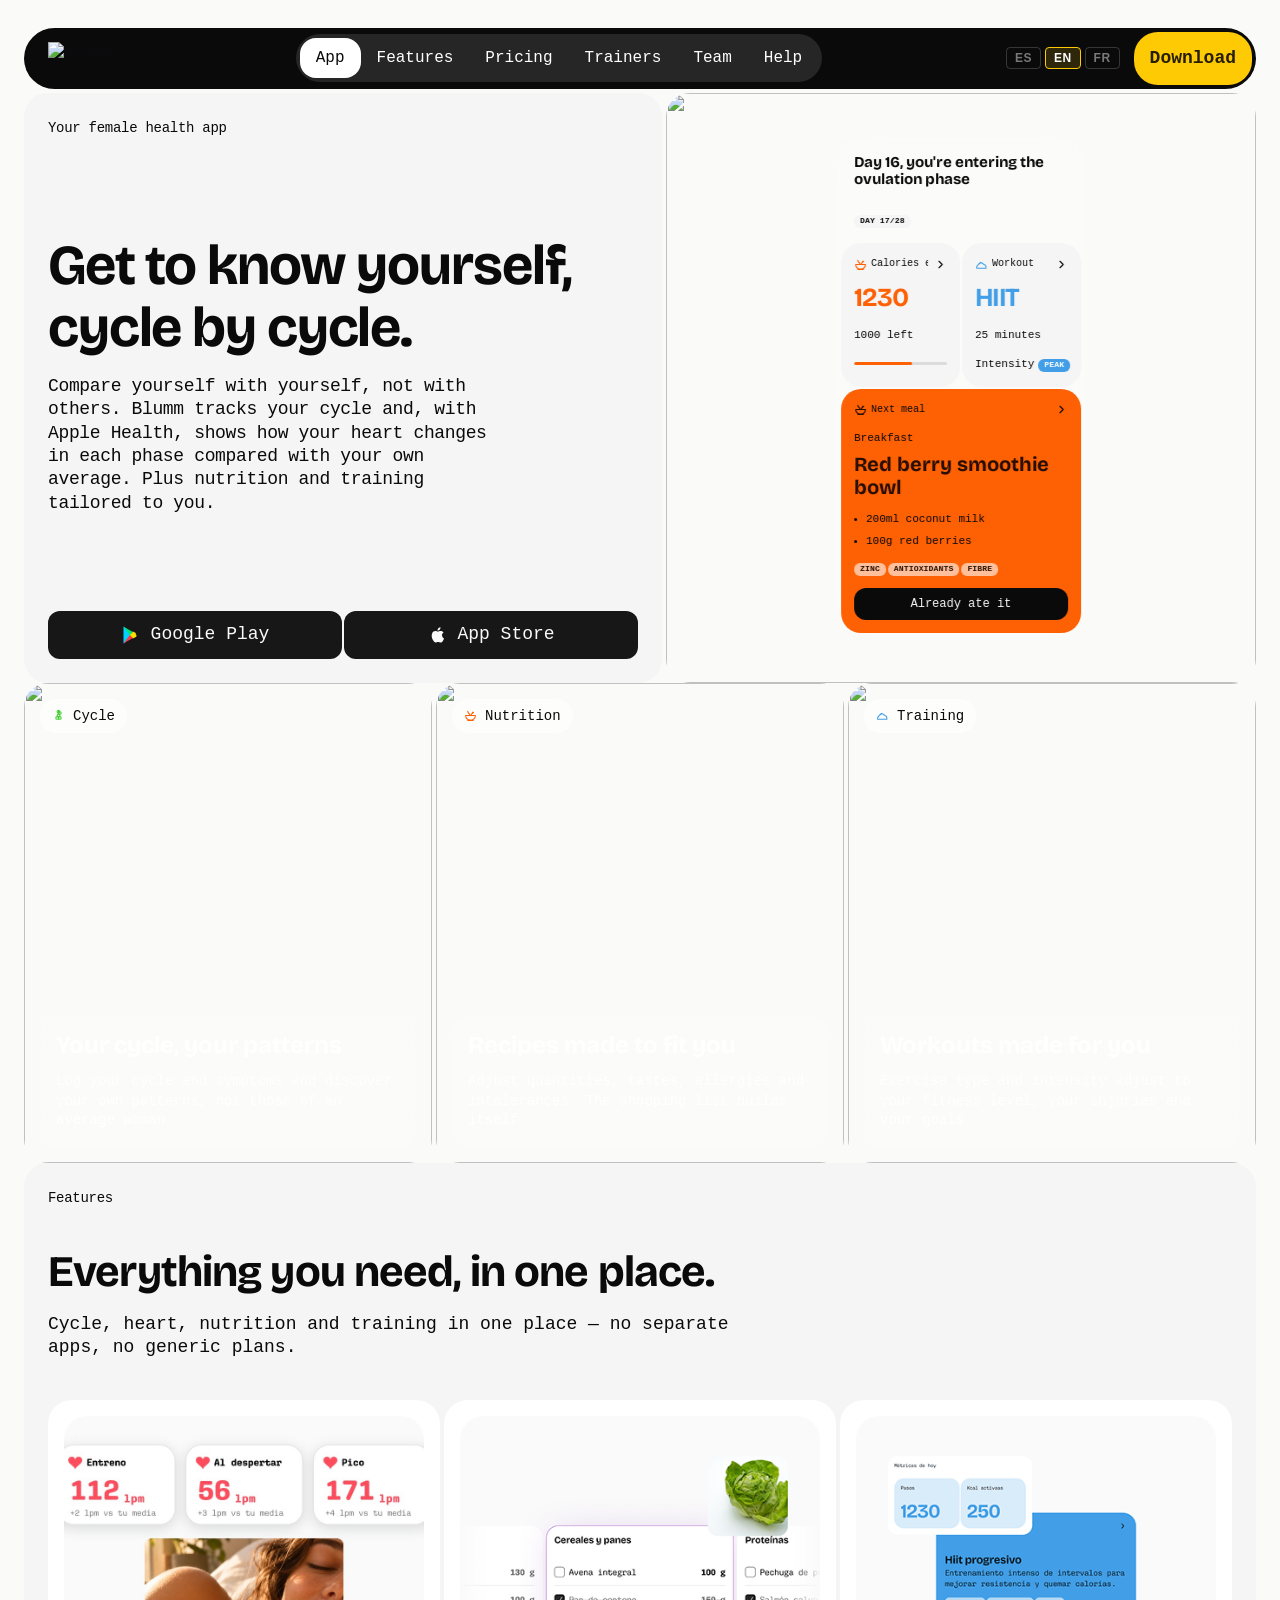
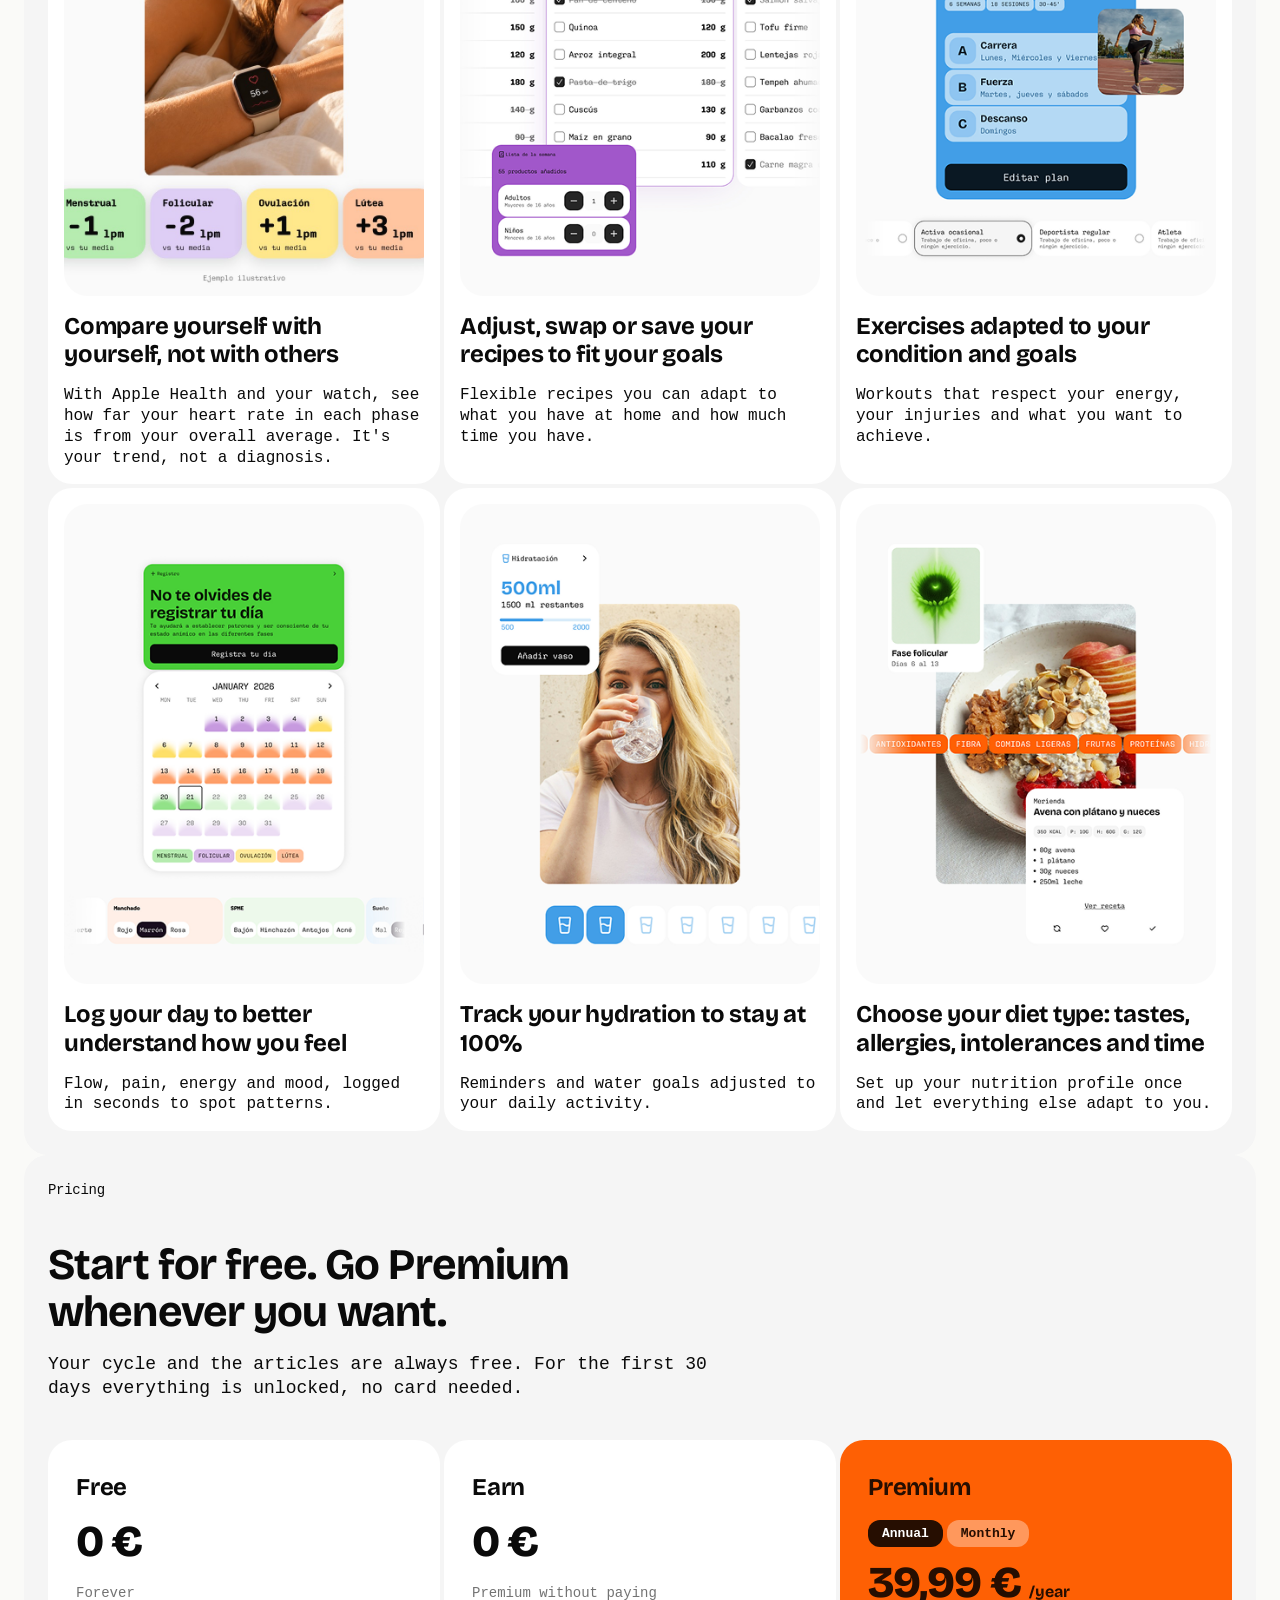
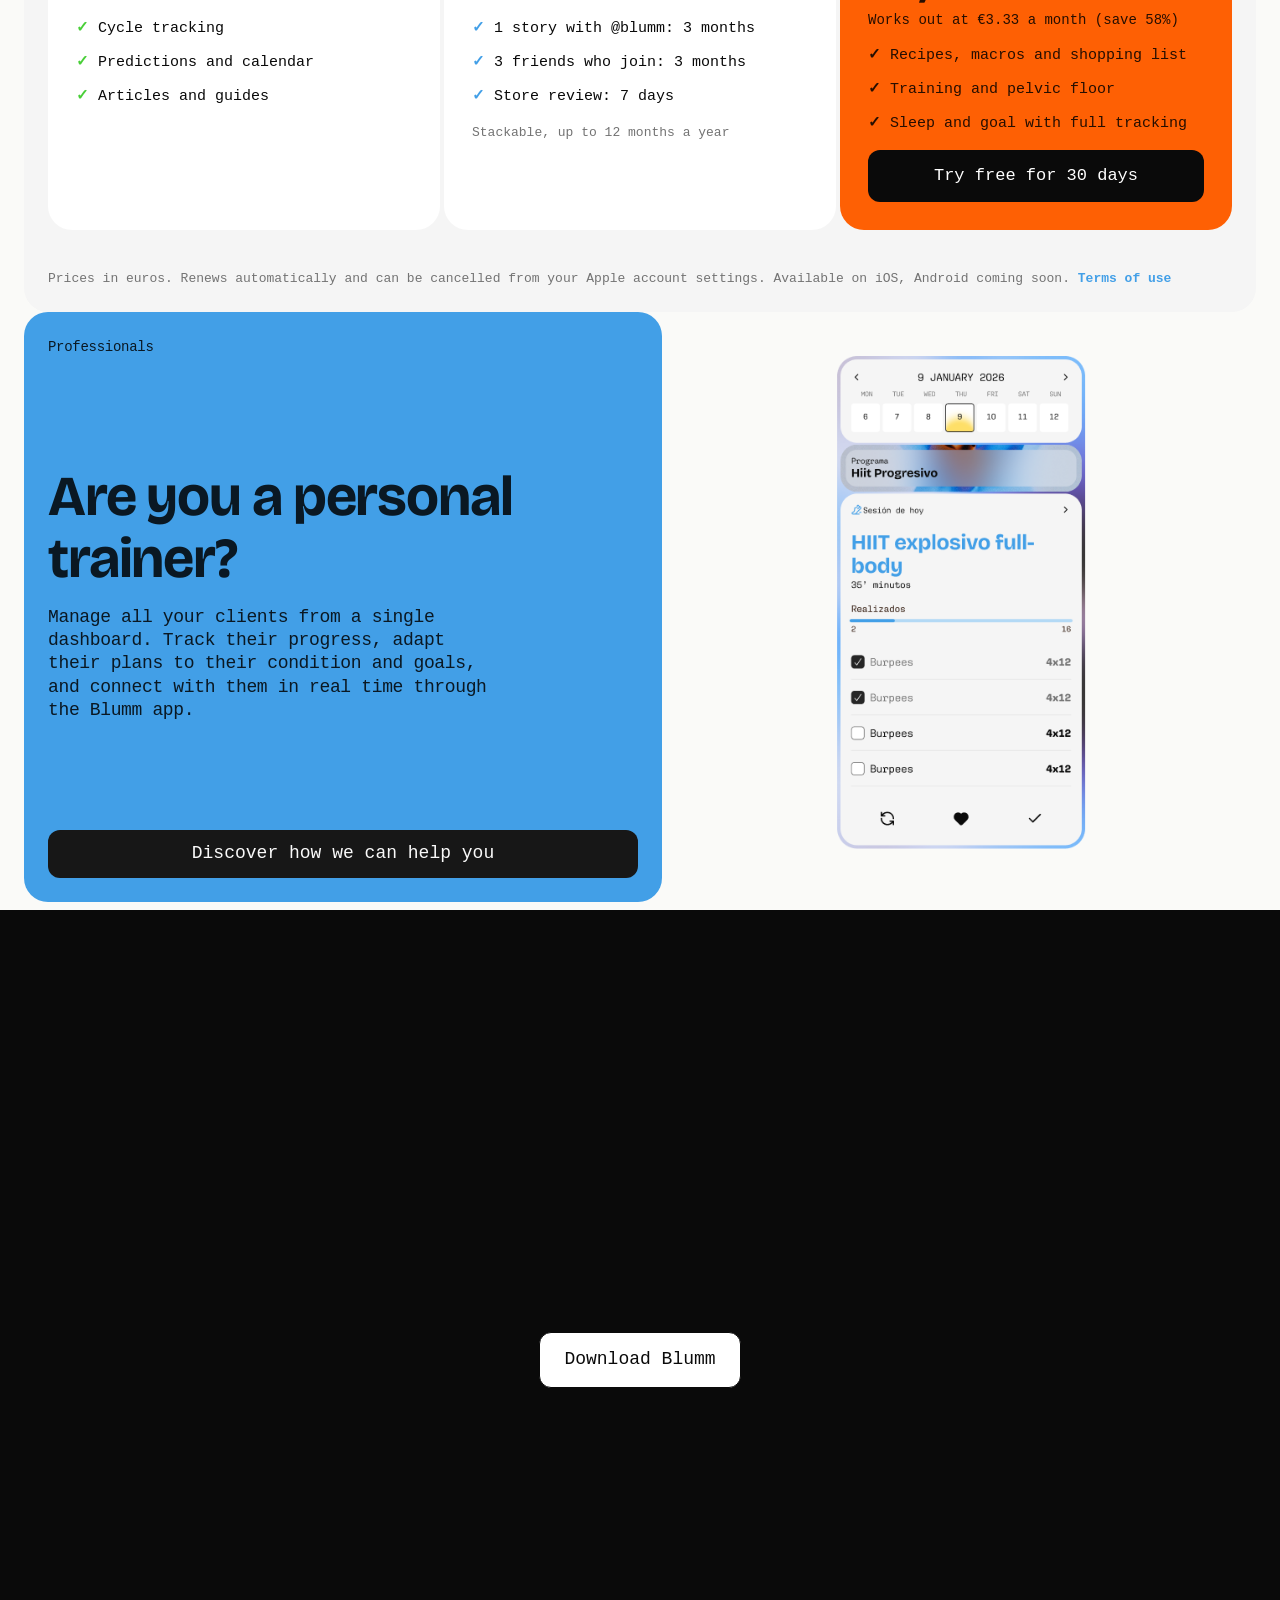
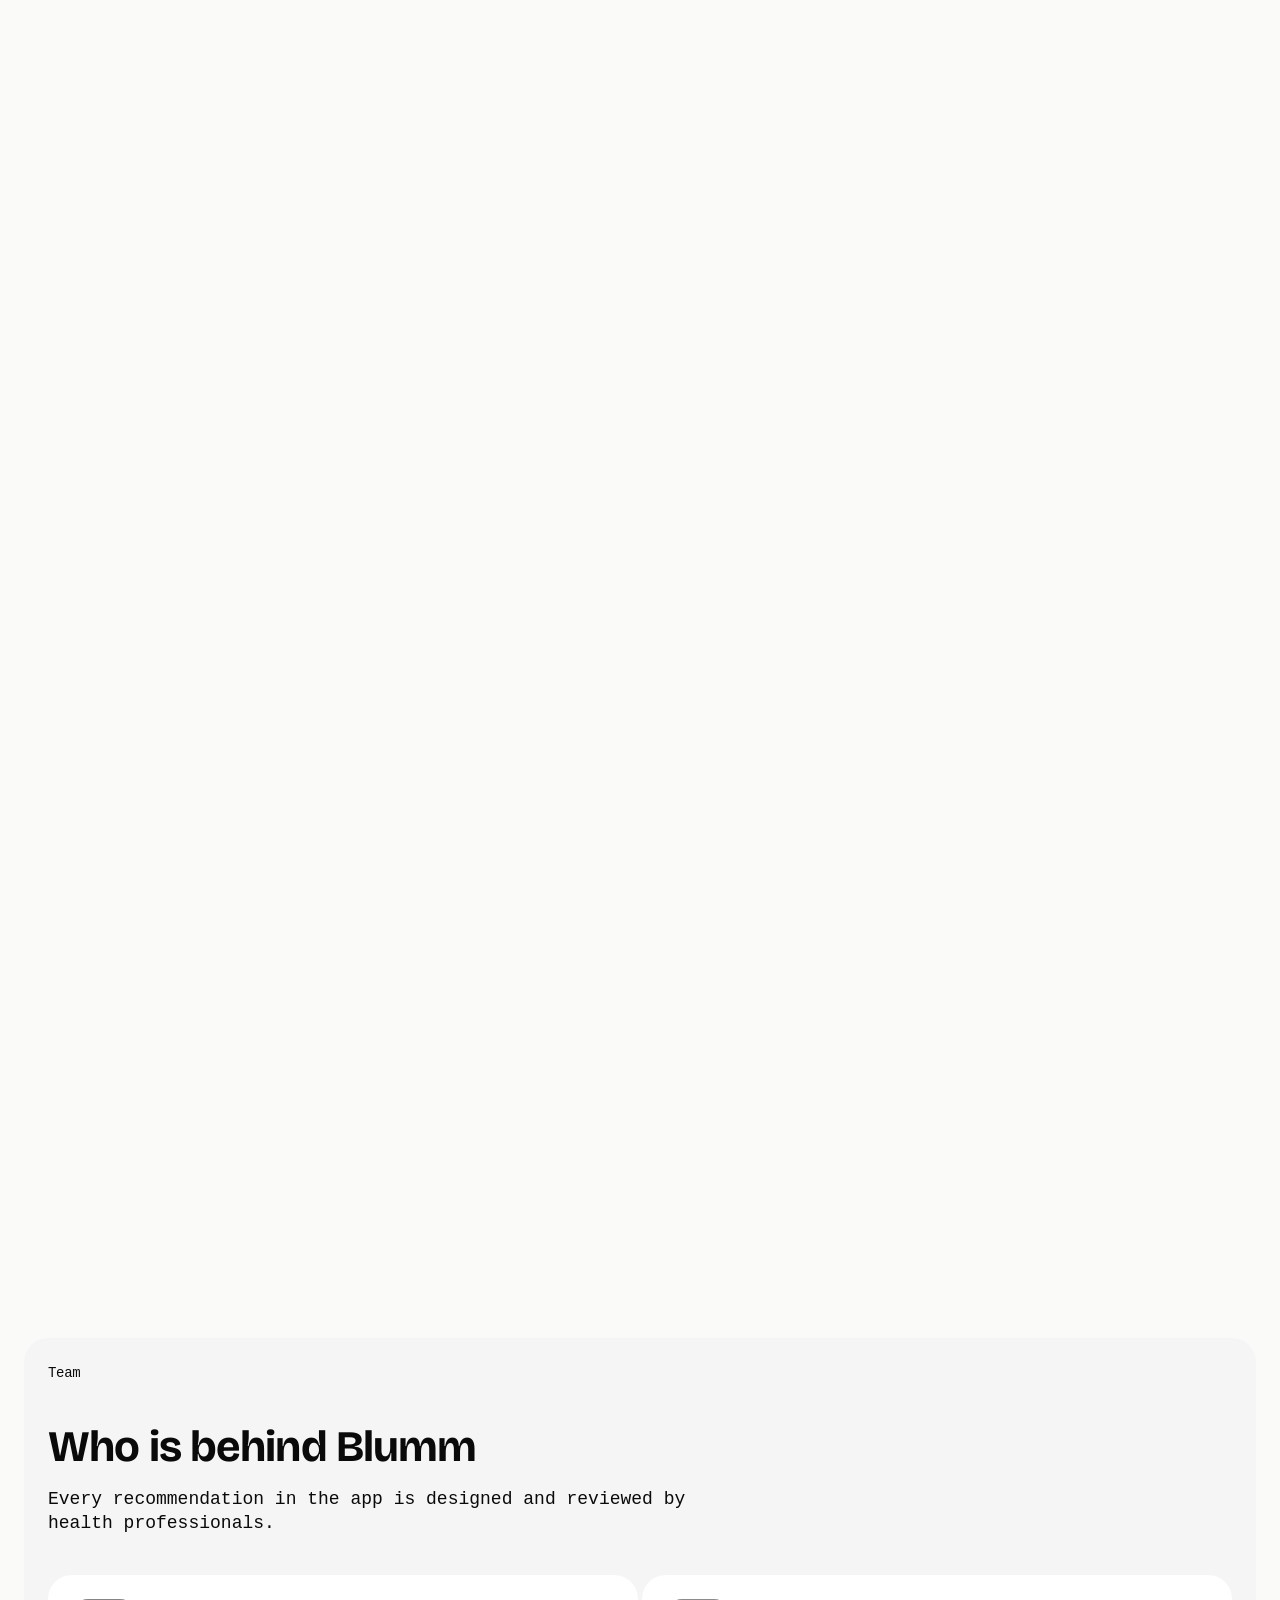
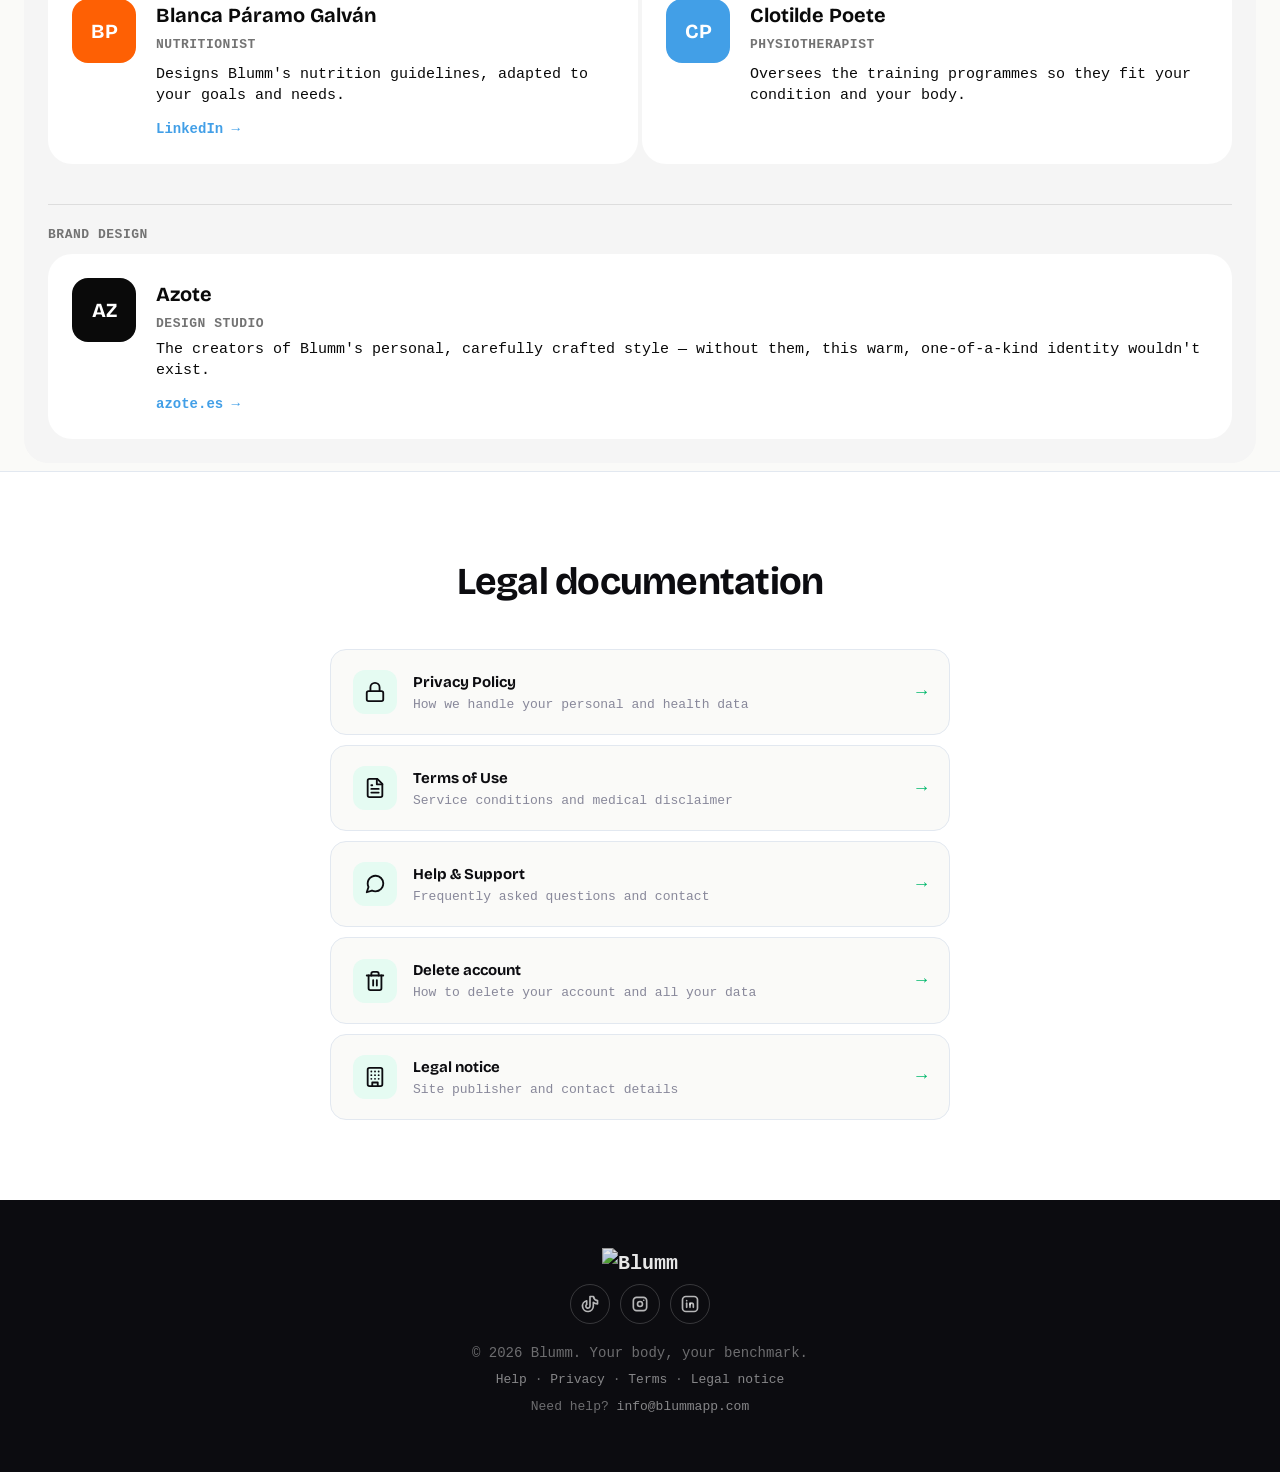
==== commit 2d261f71: "feat(bento): nueva imagen de "Tu corazón por fases" sin etiquetas de fase por intensidad Foto centra" ====
--- a/index.html
+++ b/index.html
@@ -199,7 +199,7 @@
       </div>
       <div class="bento-grid">
         <div class="bento-card">
-          <div class="bento-img" style="background-image:url('assets/figma/bento-card-1.png')"></div>
+          <div class="bento-img" style="background-image:url('assets/figma/bento-card-1.jpg')"></div>
           <h4 data-i18n="func.card1.title">Compárate contigo misma, no con otras</h4>
           <p data-i18n="func.card1.text">Con Apple Salud y tu reloj, ves cuánto se aleja tu frecuencia cardíaca en cada fase de tu media general. Es tu tendencia, no un diagnóstico.</p>
         </div>
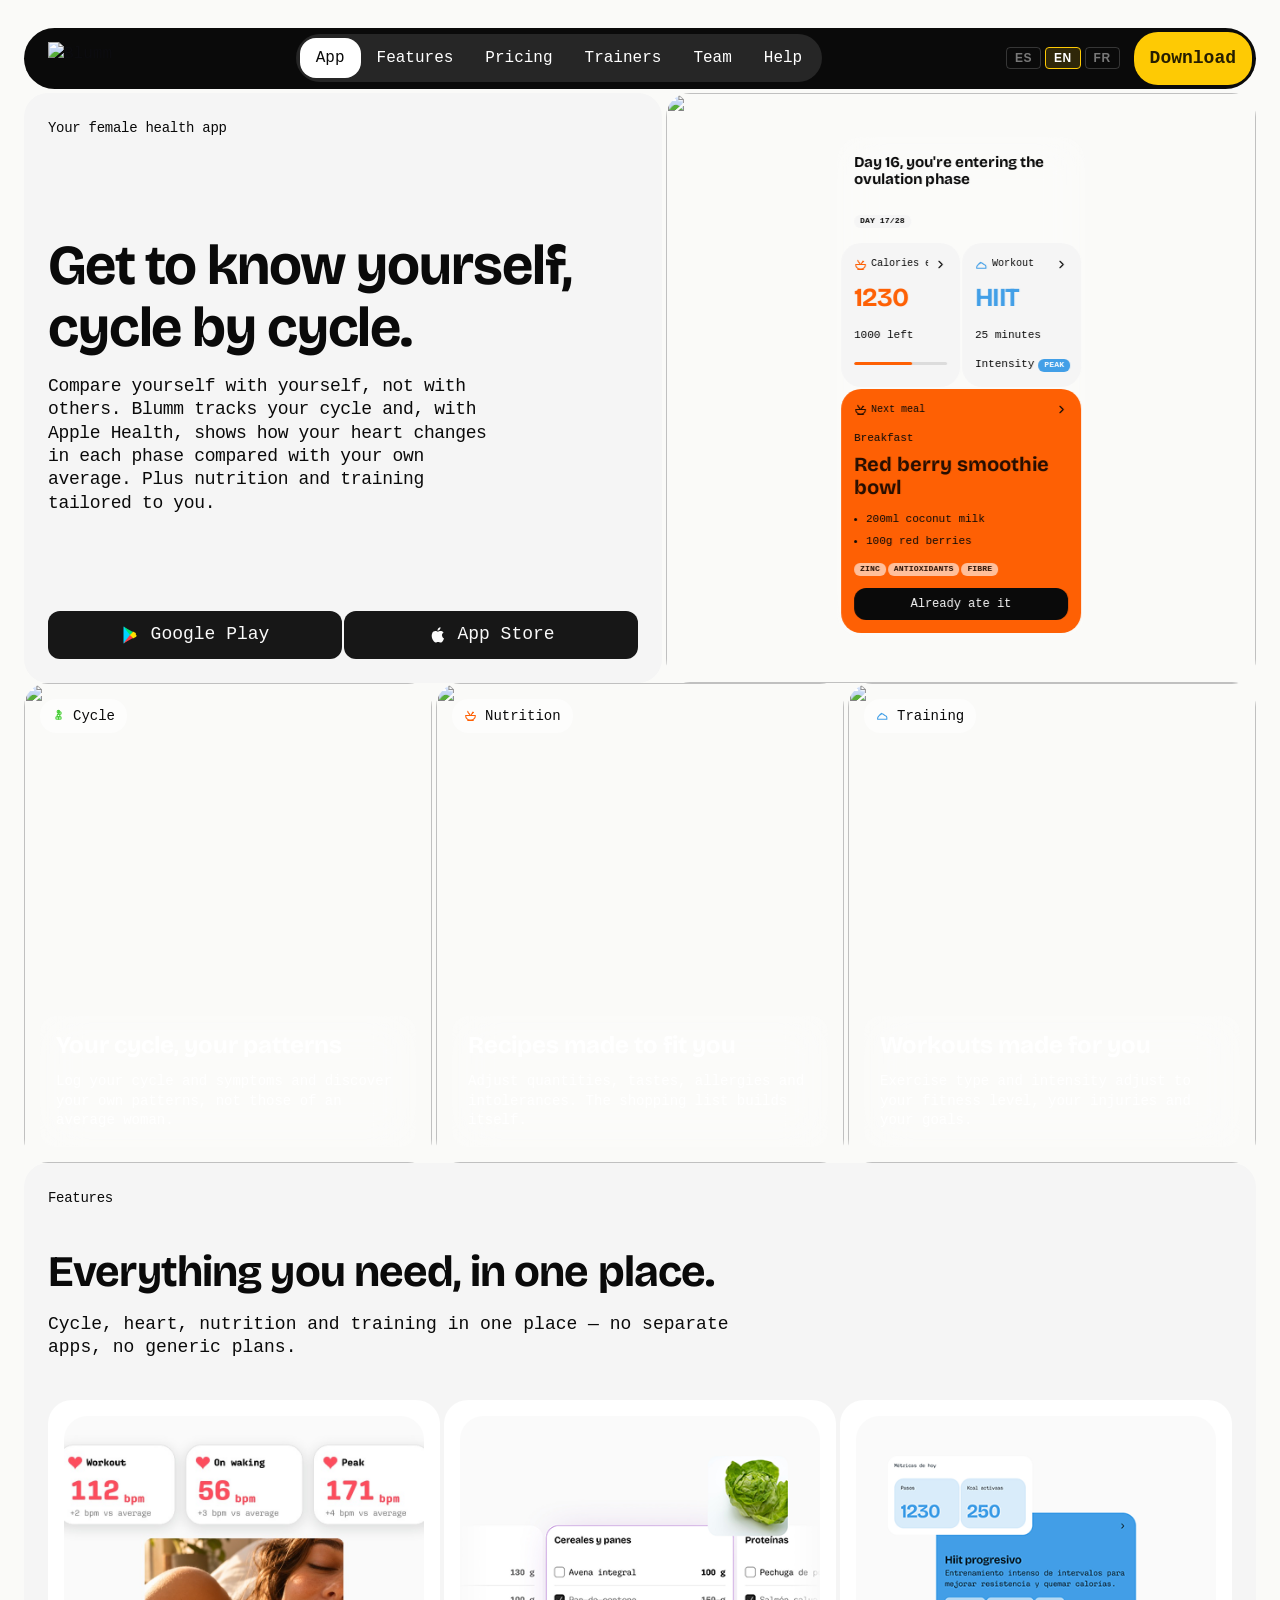
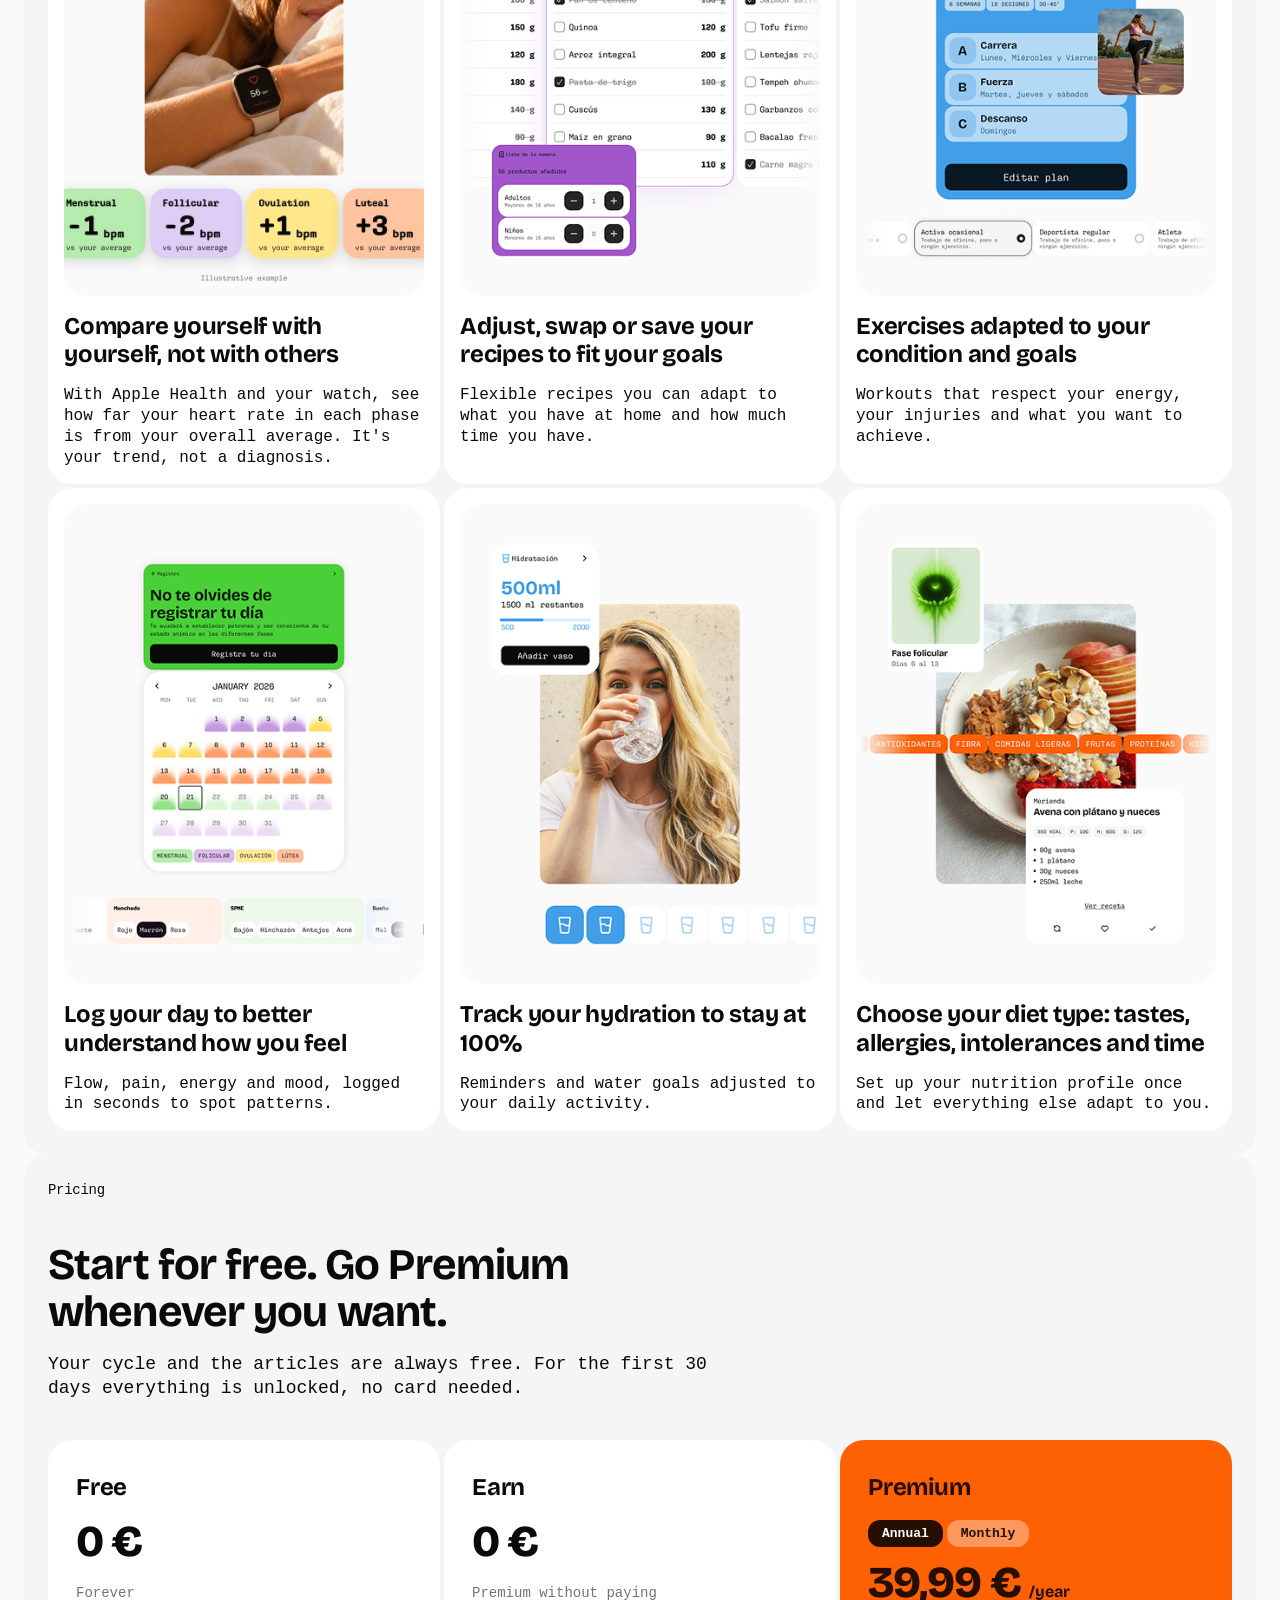
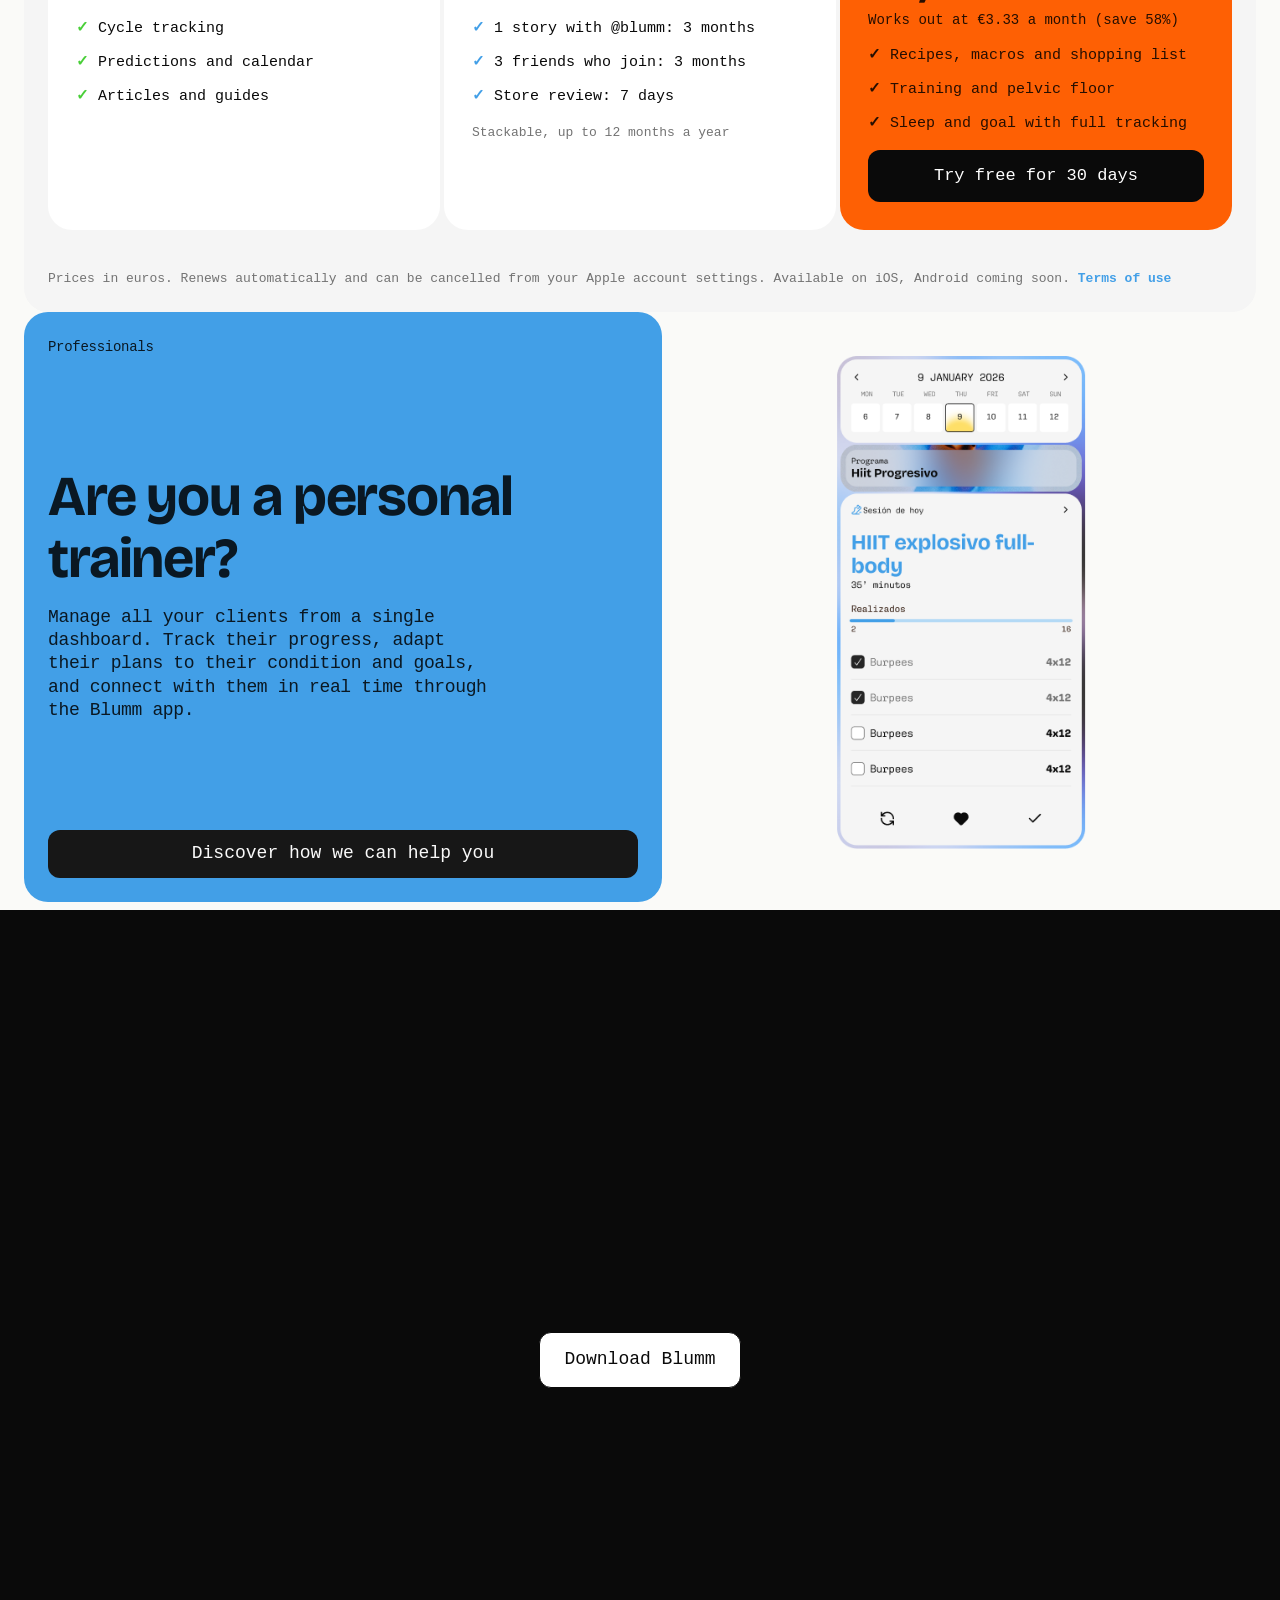
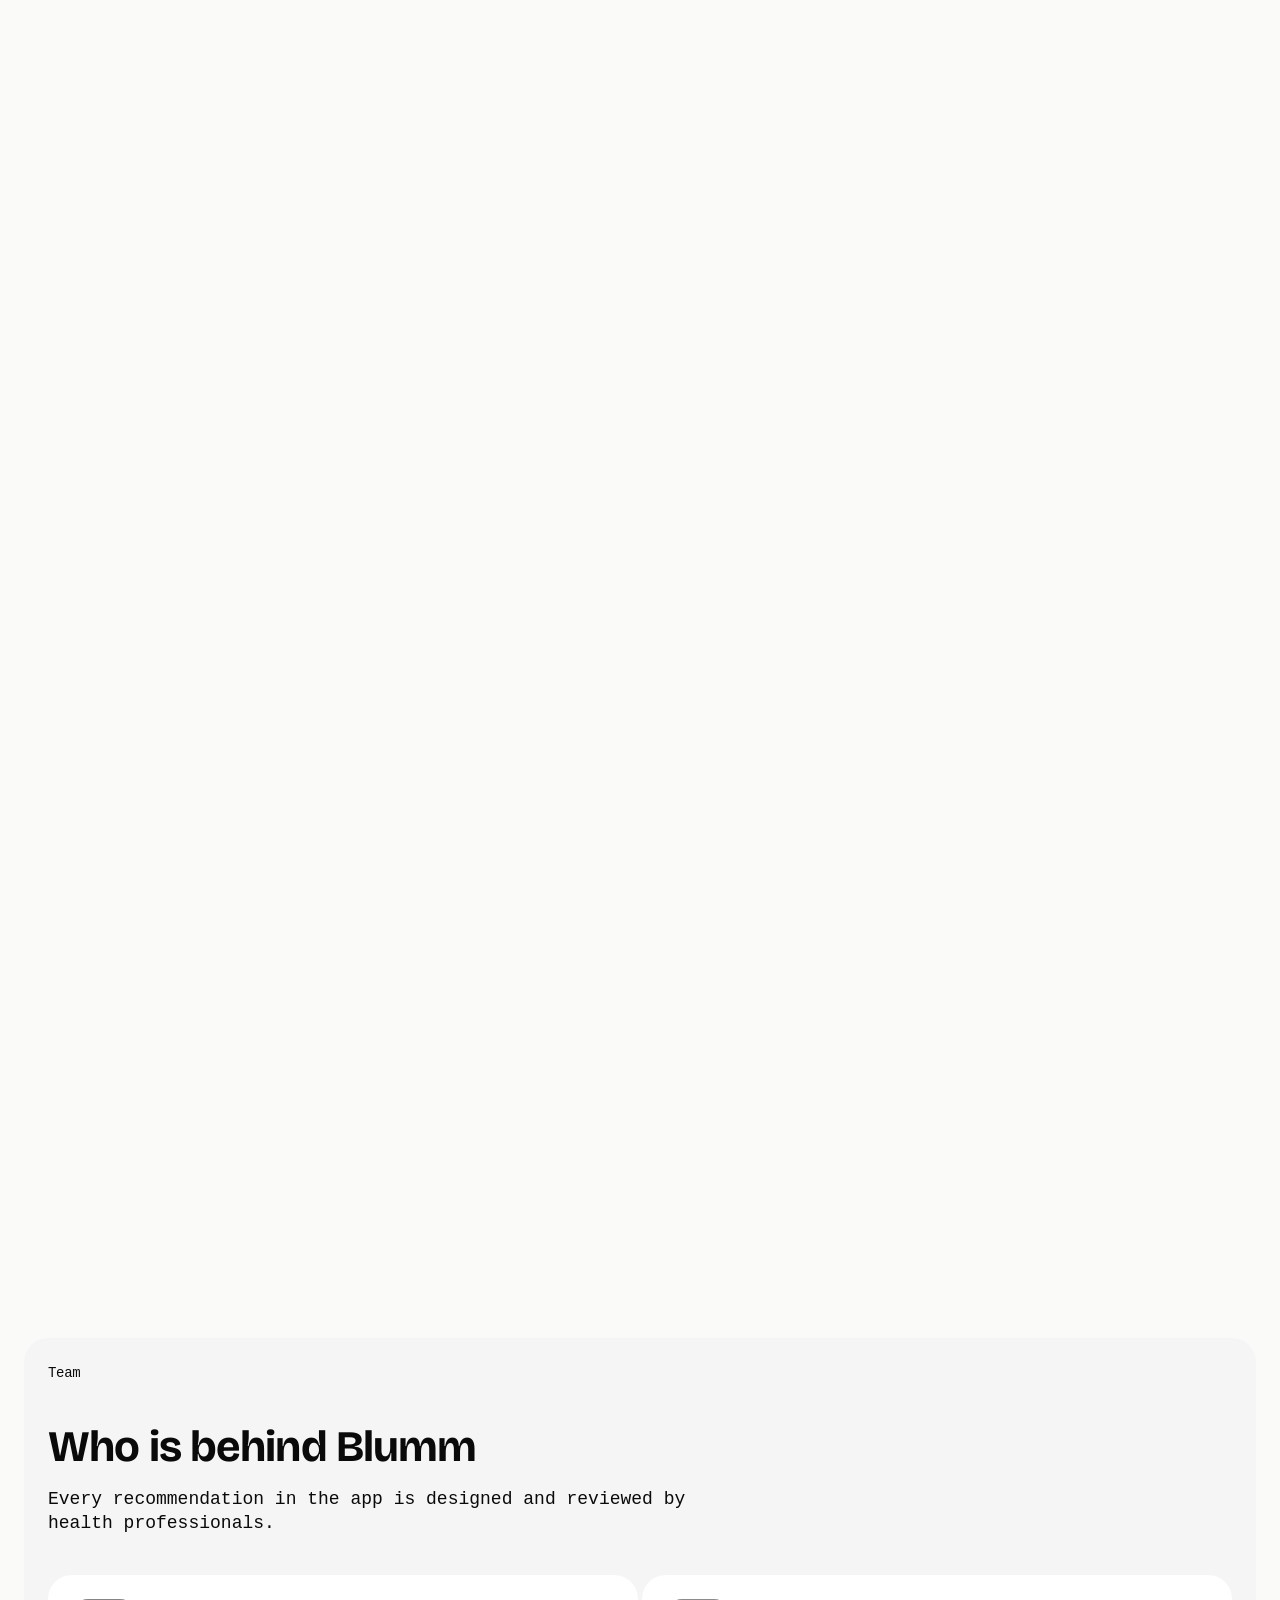
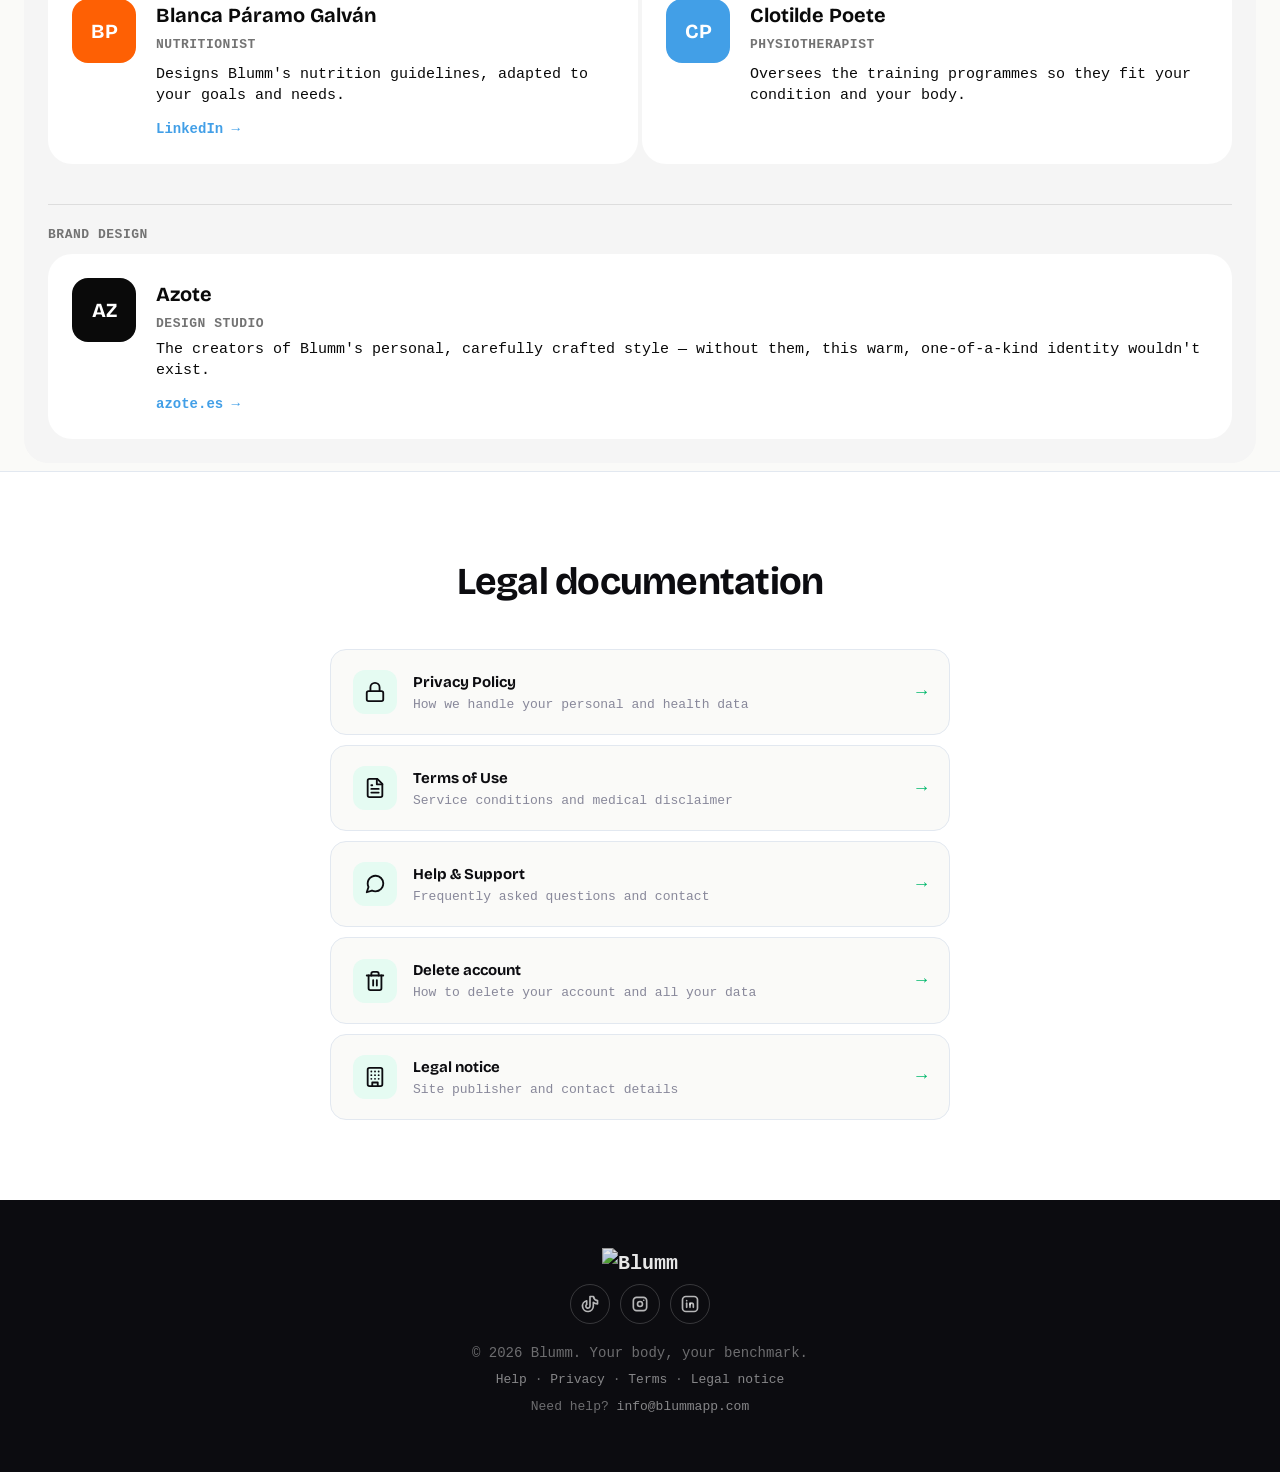
==== commit 0eb5773f: "feat(bento): imagen de "Tu corazón por fases" en inglés y francés La tarjeta 1 de Funcionalidades ca" ====
--- a/index.html
+++ b/index.html
@@ -199,7 +199,7 @@
       </div>
       <div class="bento-grid">
         <div class="bento-card">
-          <div class="bento-img" style="background-image:url('assets/figma/bento-card-1.jpg')"></div>
+          <div class="bento-img" data-bg-i18n="assets/figma/bento-card-1" style="background-image:url('assets/figma/bento-card-1.jpg')"></div>
           <h4 data-i18n="func.card1.title">Compárate contigo misma, no con otras</h4>
           <p data-i18n="func.card1.text">Con Apple Salud y tu reloj, ves cuánto se aleja tu frecuencia cardíaca en cada fase de tu media general. Es tu tendencia, no un diagnóstico.</p>
         </div>
@@ -741,6 +741,11 @@
         const key = el.dataset.i18n;
         if (T[lang] && T[lang][key]) el.textContent = T[lang][key];
       });
+      // Imágenes con texto incrustado: una versión por idioma (es sin sufijo)
+      document.querySelectorAll('[data-bg-i18n]').forEach(el => {
+        const suffix = lang === 'es' ? '' : '-' + lang;
+        el.style.backgroundImage = "url('" + el.dataset.bgI18n + suffix + ".jpg')";
+      });
       ['es','en','fr'].forEach(l => {
         const btn = document.getElementById('btn-' + l);
         if (btn) btn.classList.toggle('active', l === lang);
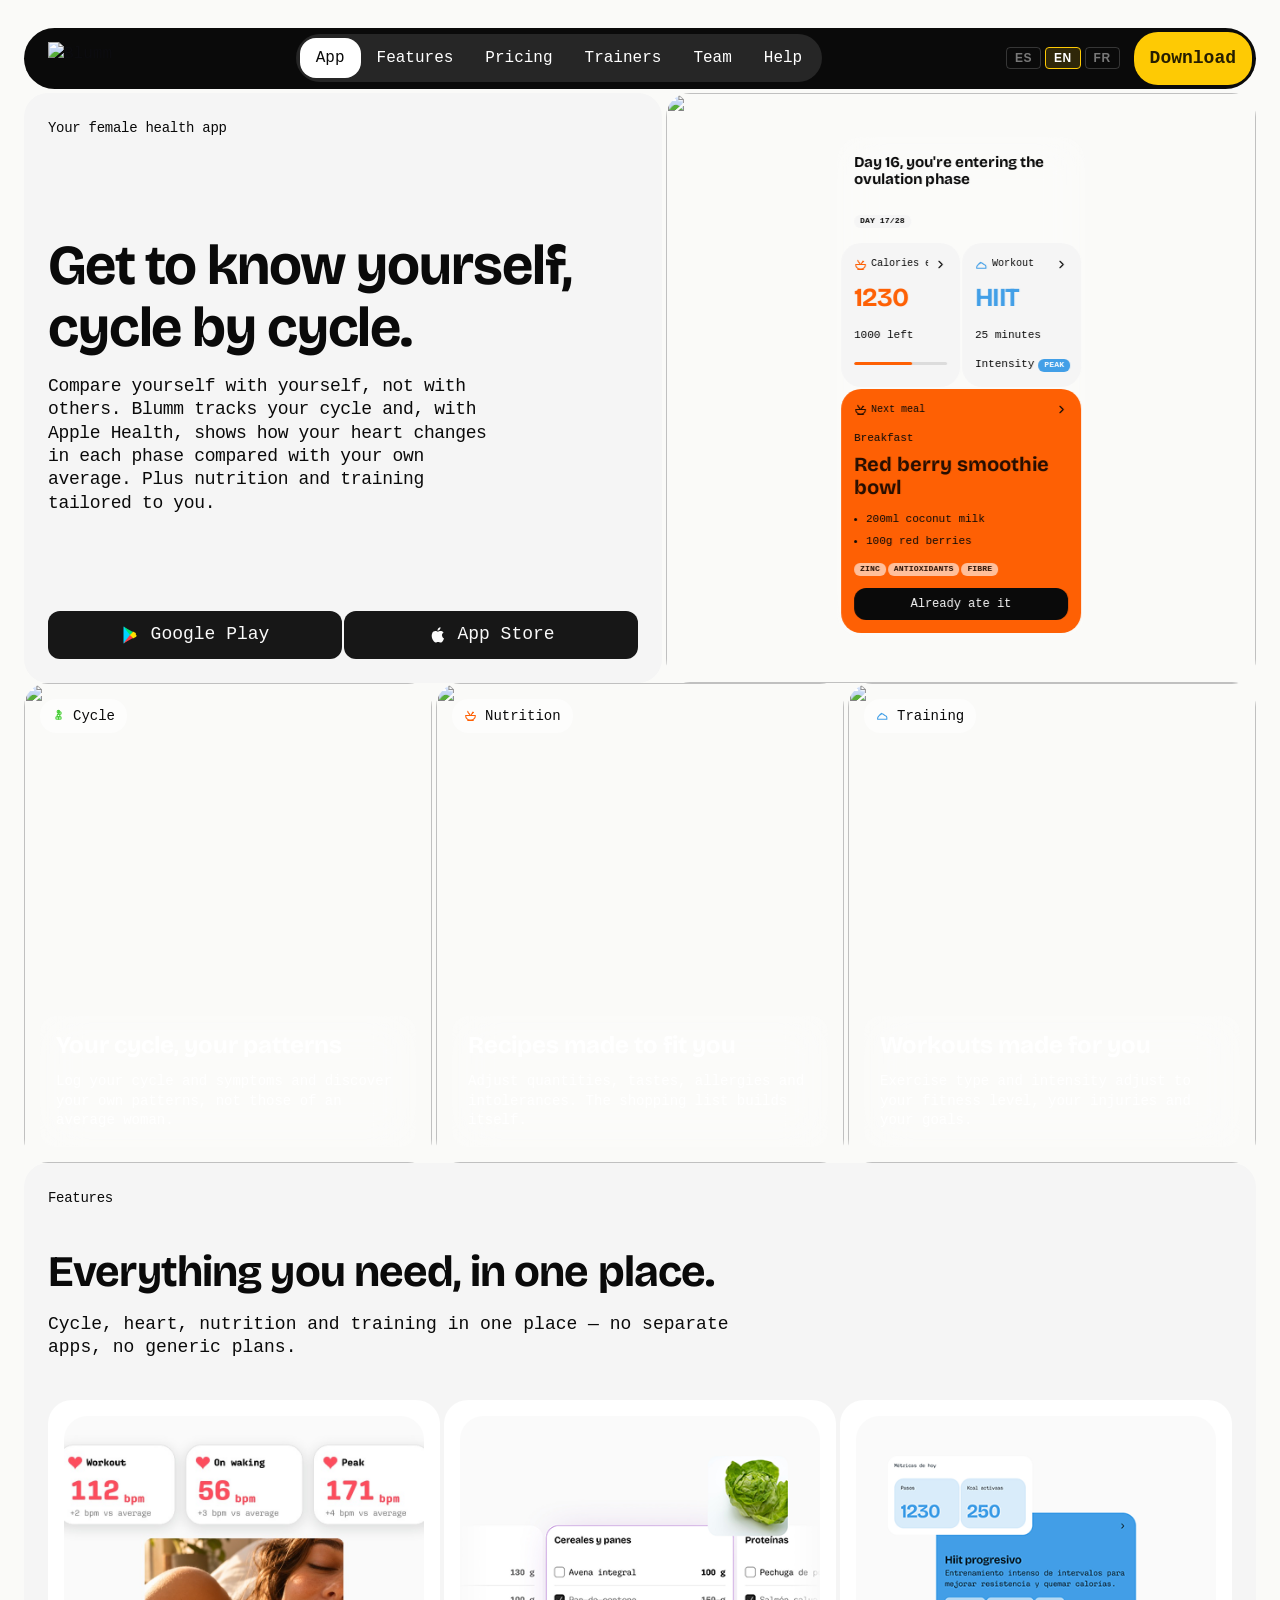
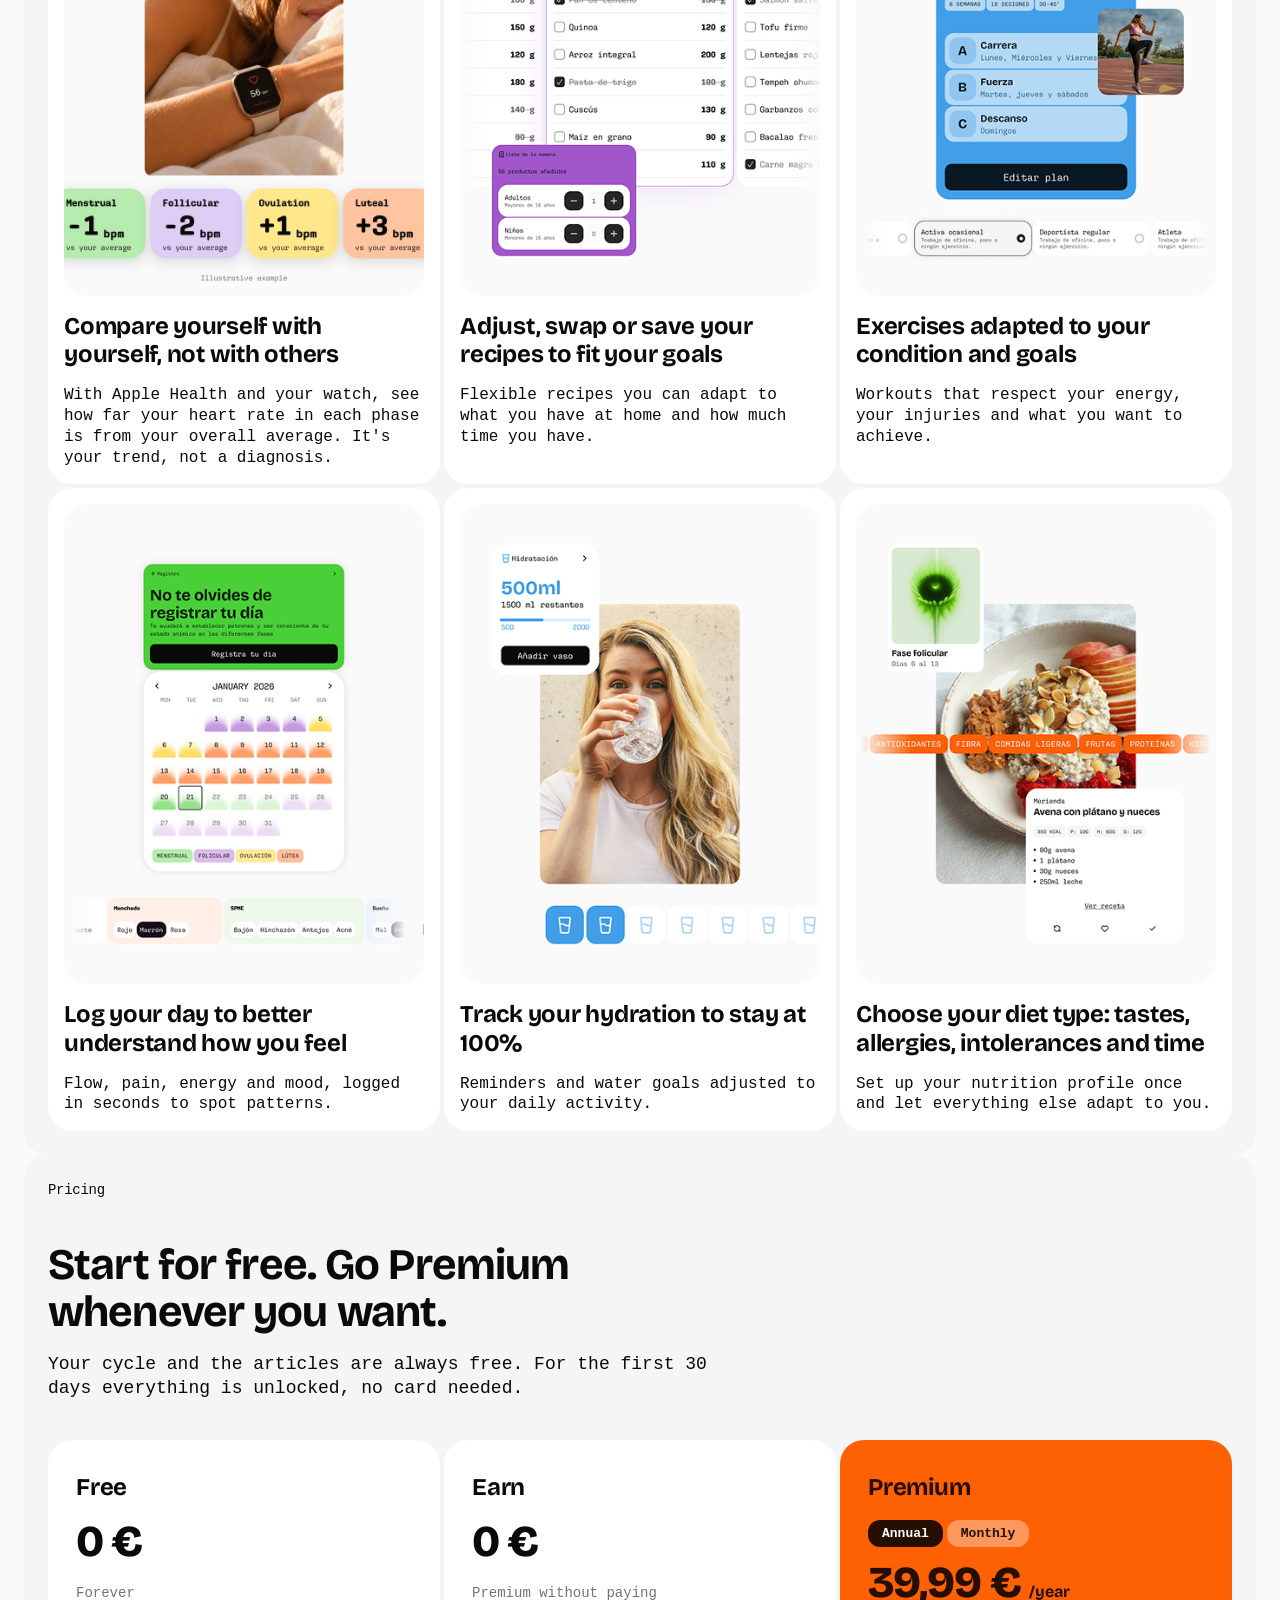
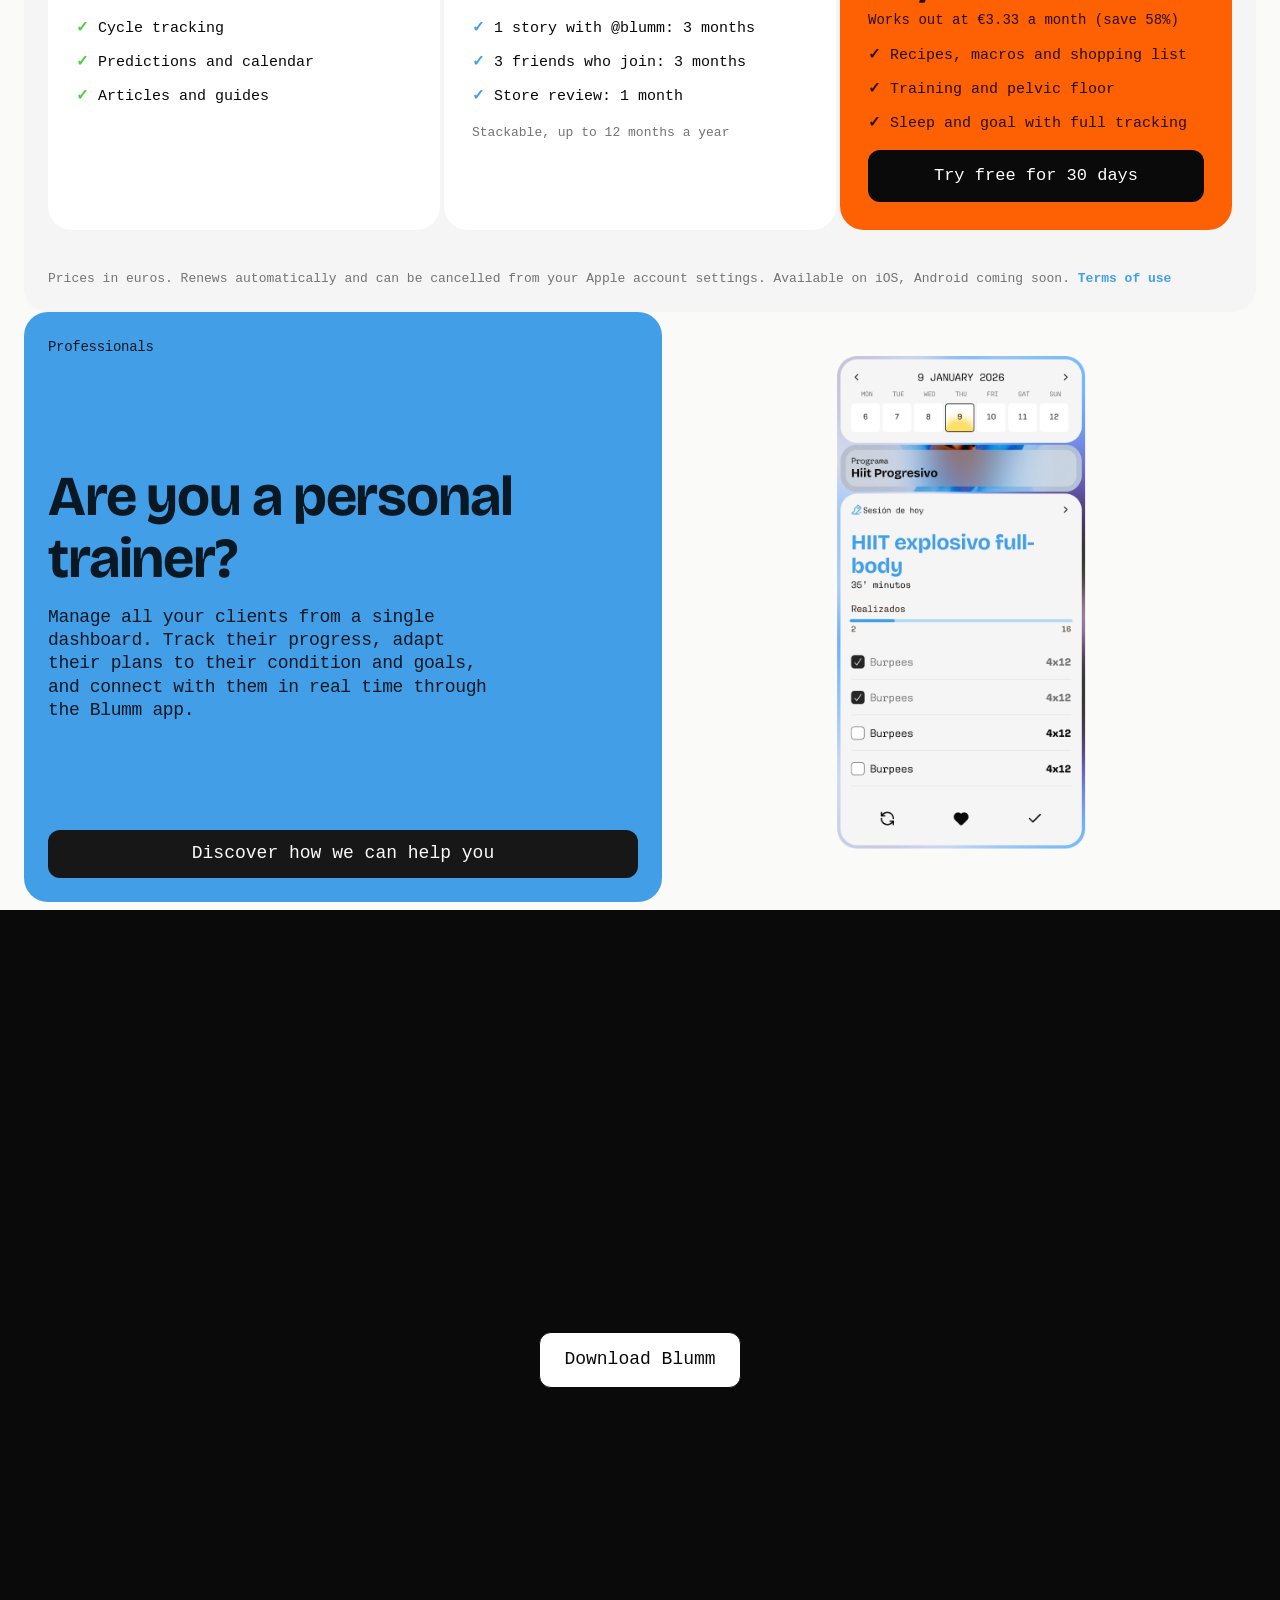
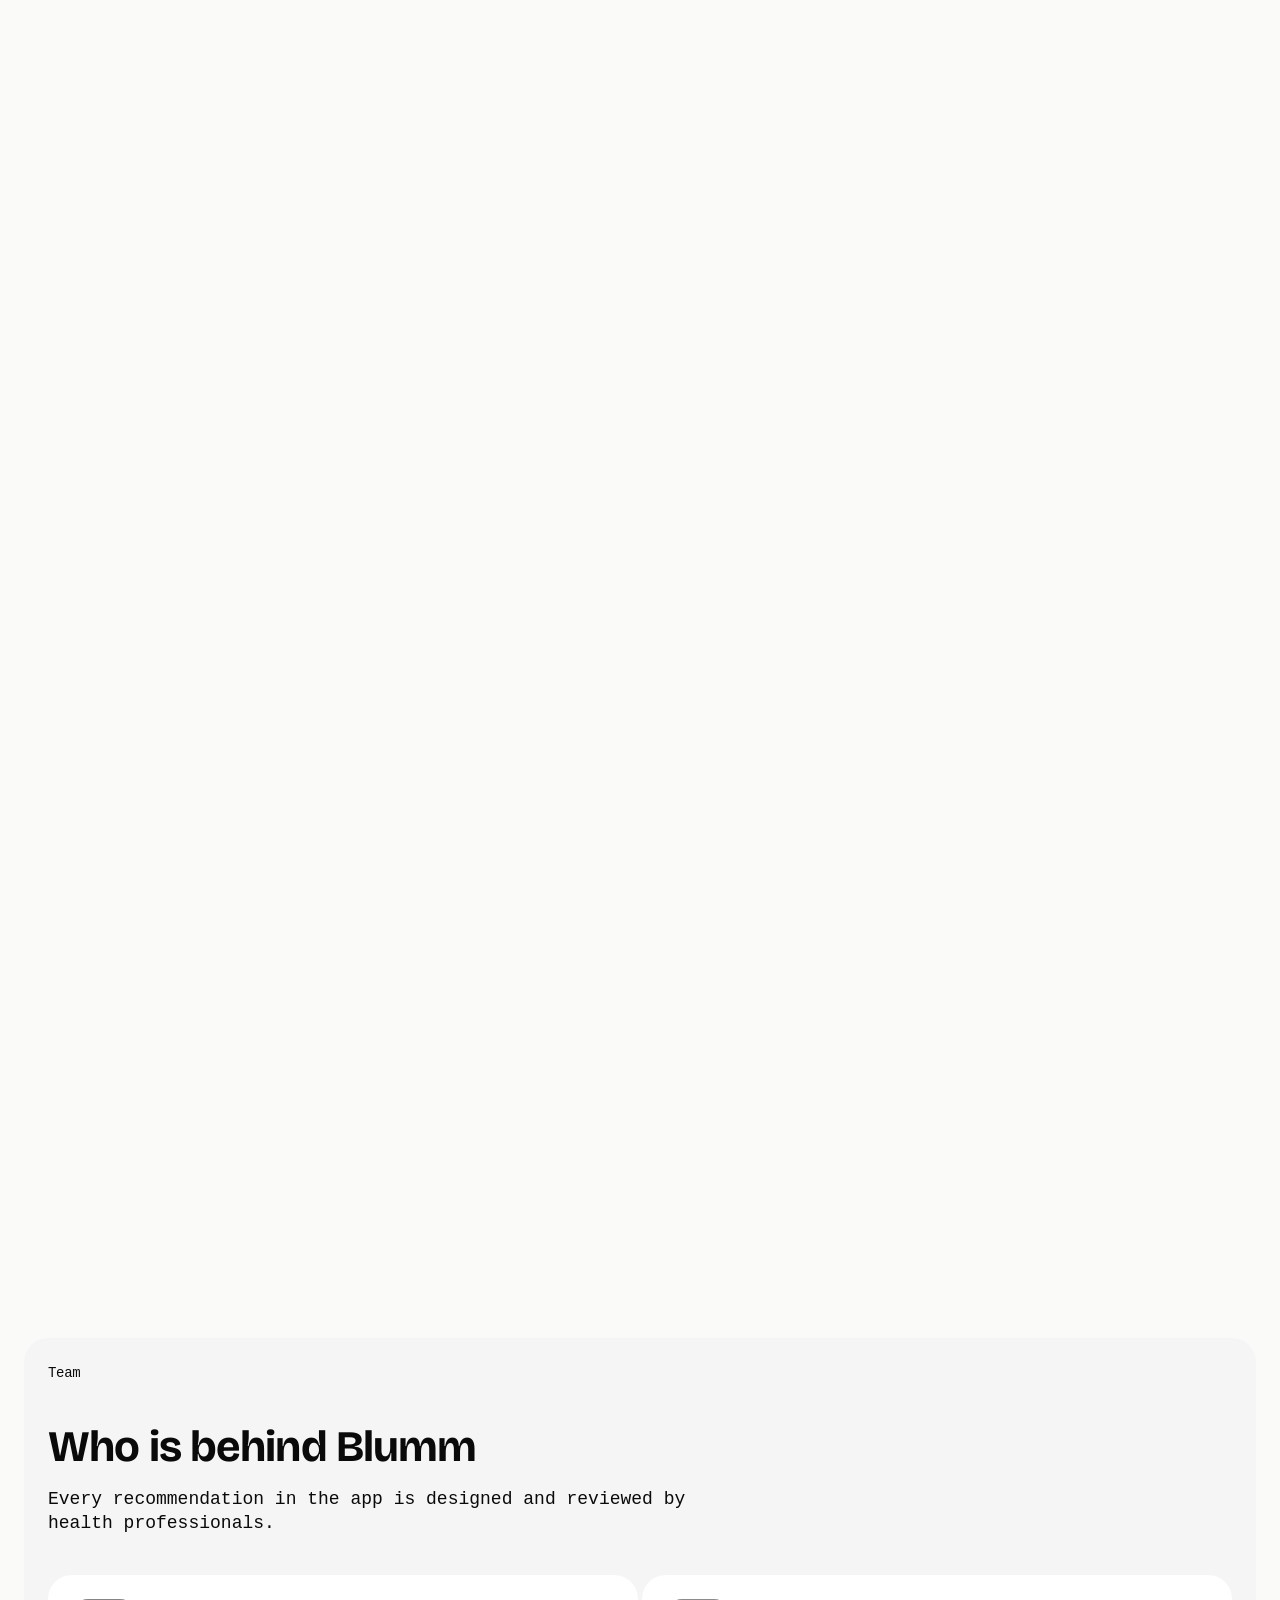
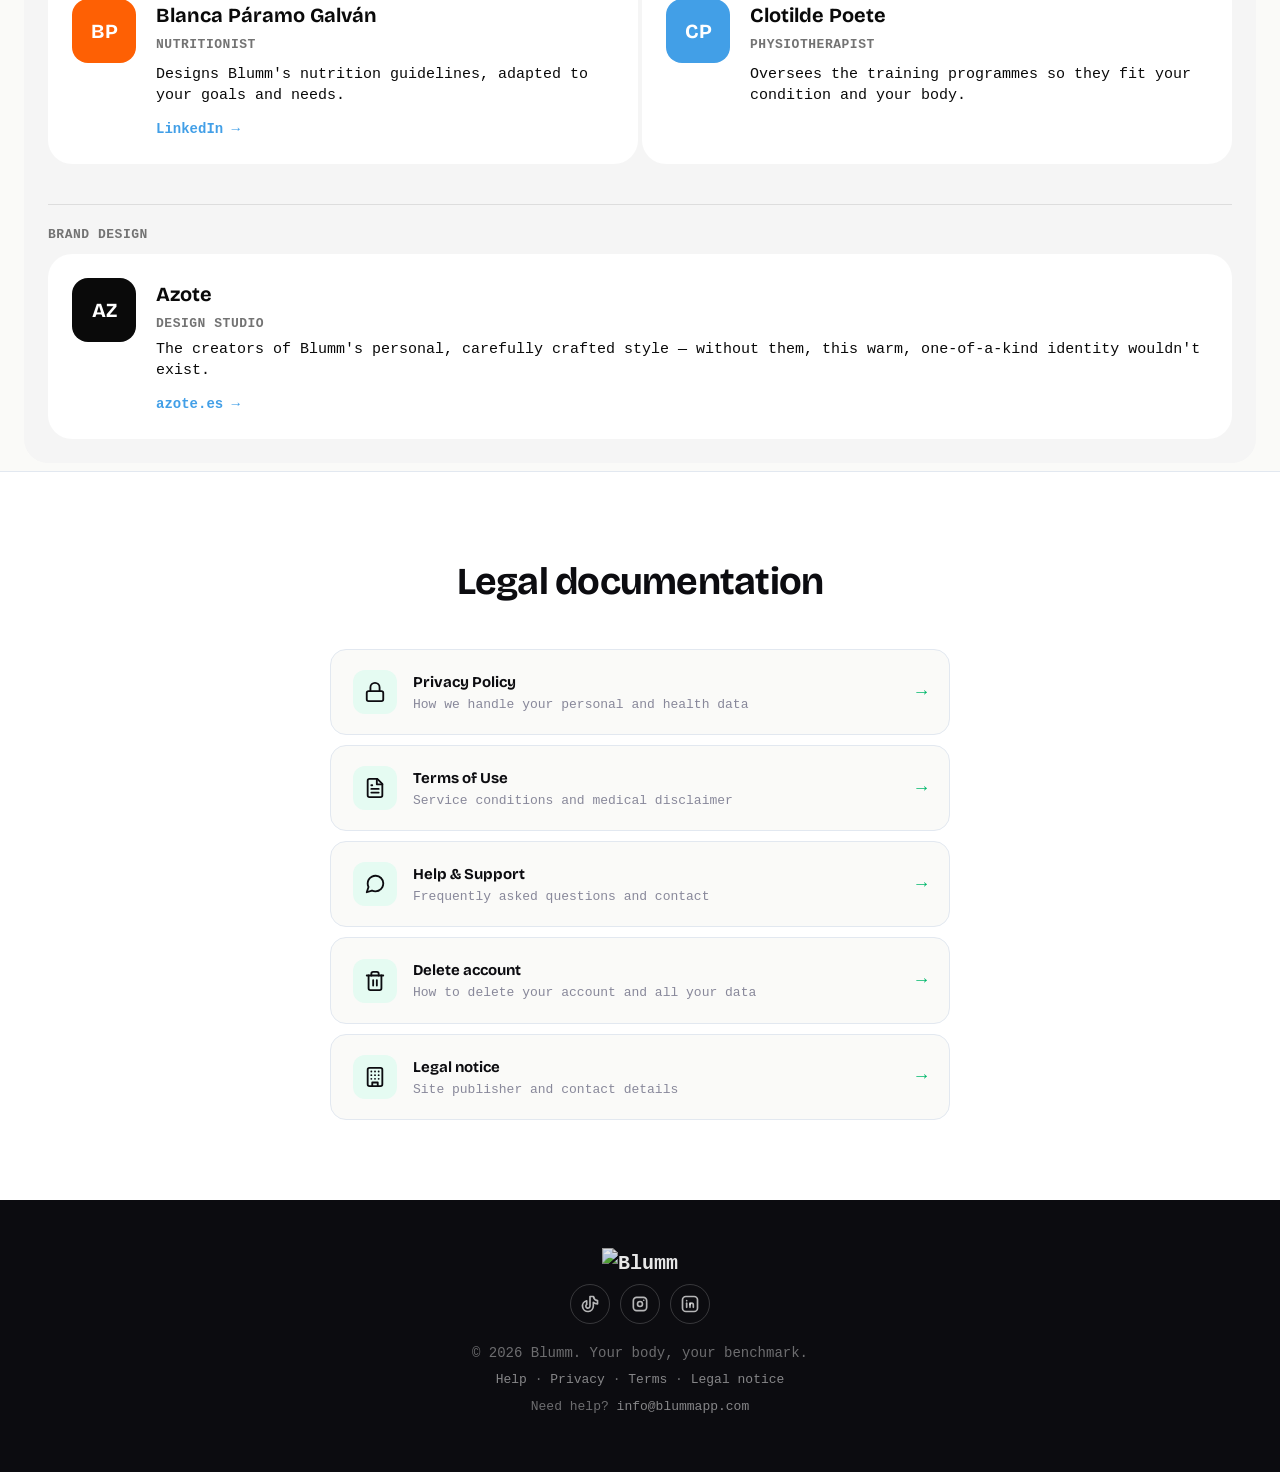
==== commit 9341910c: "fix(precios): Earn, reseña en la store pasa a 1 mes también en las traducciones ES/EN/FR Co-Authored" ====
--- a/index.html
+++ b/index.html
@@ -481,7 +481,7 @@
         'plan.free.name': 'Gratis', 'plan.free.sub': 'Para siempre',
         'plan.free.f1': 'Seguimiento del ciclo', 'plan.free.f2': 'Predicciones y calendario', 'plan.free.f3': 'Artículos y guías',
         'plan.earn.name': 'Earn', 'plan.earn.sub': 'Premium sin pagar',
-        'plan.earn.f1': '1 story con @blumm: 3 meses', 'plan.earn.f2': '3 amigas que se unan: 3 meses', 'plan.earn.f3': 'Reseña en la store: 7 días',
+        'plan.earn.f1': '1 story con @blumm: 3 meses', 'plan.earn.f2': '3 amigas que se unan: 3 meses', 'plan.earn.f3': 'Reseña en la store: 1 mes',
         'plan.earn.note': 'Acumulable, hasta 12 meses al año',
         'plan.premium.name': 'Premium', 'plan.premium.annual': 'Anual', 'plan.premium.monthly': 'Mensual',
         'plan.premium.perYear': '/año', 'plan.premium.perMonth': '/mes',
@@ -555,7 +555,7 @@
         'plan.free.name': 'Free', 'plan.free.sub': 'Forever',
         'plan.free.f1': 'Cycle tracking', 'plan.free.f2': 'Predictions and calendar', 'plan.free.f3': 'Articles and guides',
         'plan.earn.name': 'Earn', 'plan.earn.sub': 'Premium without paying',
-        'plan.earn.f1': '1 story with @blumm: 3 months', 'plan.earn.f2': '3 friends who join: 3 months', 'plan.earn.f3': 'Store review: 7 days',
+        'plan.earn.f1': '1 story with @blumm: 3 months', 'plan.earn.f2': '3 friends who join: 3 months', 'plan.earn.f3': 'Store review: 1 month',
         'plan.earn.note': 'Stackable, up to 12 months a year',
         'plan.premium.name': 'Premium', 'plan.premium.annual': 'Annual', 'plan.premium.monthly': 'Monthly',
         'plan.premium.perYear': '/year', 'plan.premium.perMonth': '/month',
@@ -629,7 +629,7 @@
         'plan.free.name': 'Gratuit', 'plan.free.sub': 'Pour toujours',
         'plan.free.f1': 'Suivi du cycle', 'plan.free.f2': 'Prédictions et calendrier', 'plan.free.f3': 'Articles et guides',
         'plan.earn.name': 'Earn', 'plan.earn.sub': 'Premium sans payer',
-        'plan.earn.f1': '1 story avec @blumm : 3 mois', 'plan.earn.f2': '3 amies qui rejoignent : 3 mois', 'plan.earn.f3': 'Avis dans le store : 7 jours',
+        'plan.earn.f1': '1 story avec @blumm : 3 mois', 'plan.earn.f2': '3 amies qui rejoignent : 3 mois', 'plan.earn.f3': 'Avis dans le store : 1 mois',
         'plan.earn.note': "Cumulable, jusqu'à 12 mois par an",
         'plan.premium.name': 'Premium', 'plan.premium.annual': 'Annuel', 'plan.premium.monthly': 'Mensuel',
         'plan.premium.perYear': '/an', 'plan.premium.perMonth': '/mois',
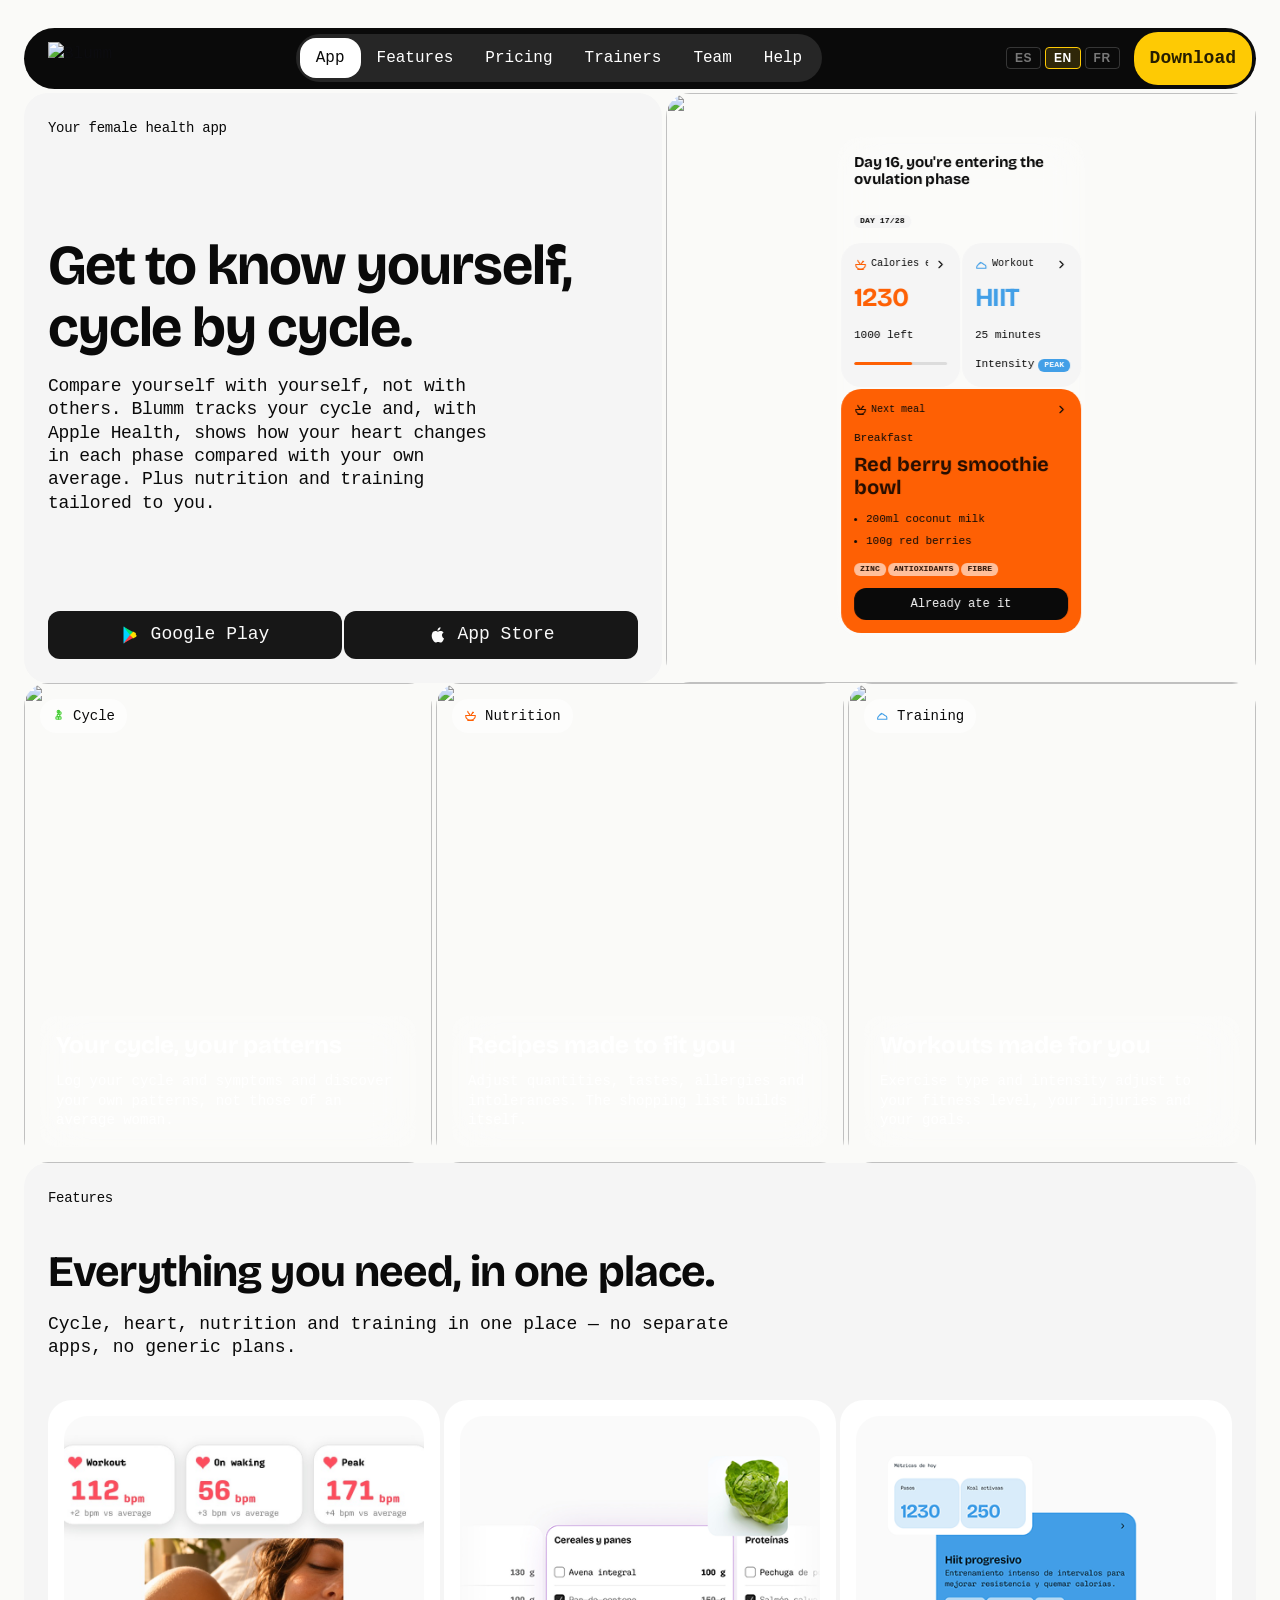
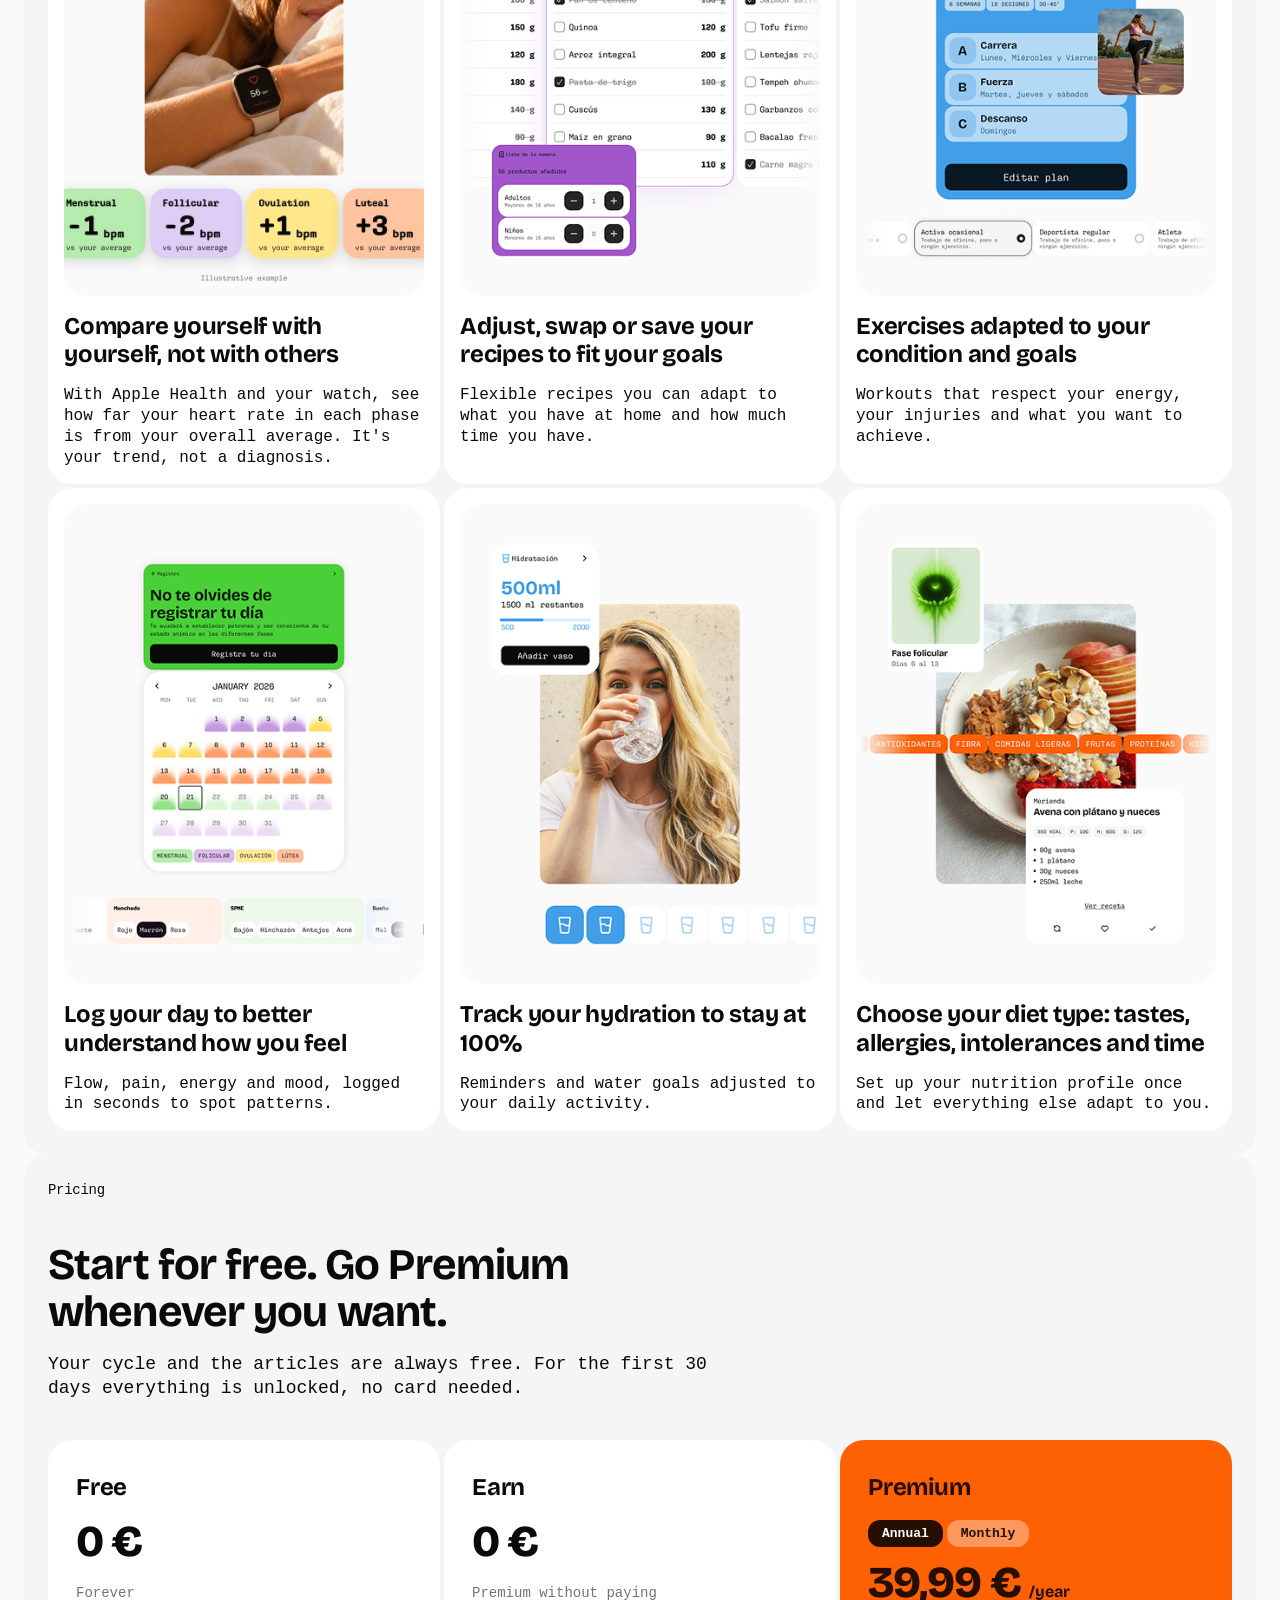
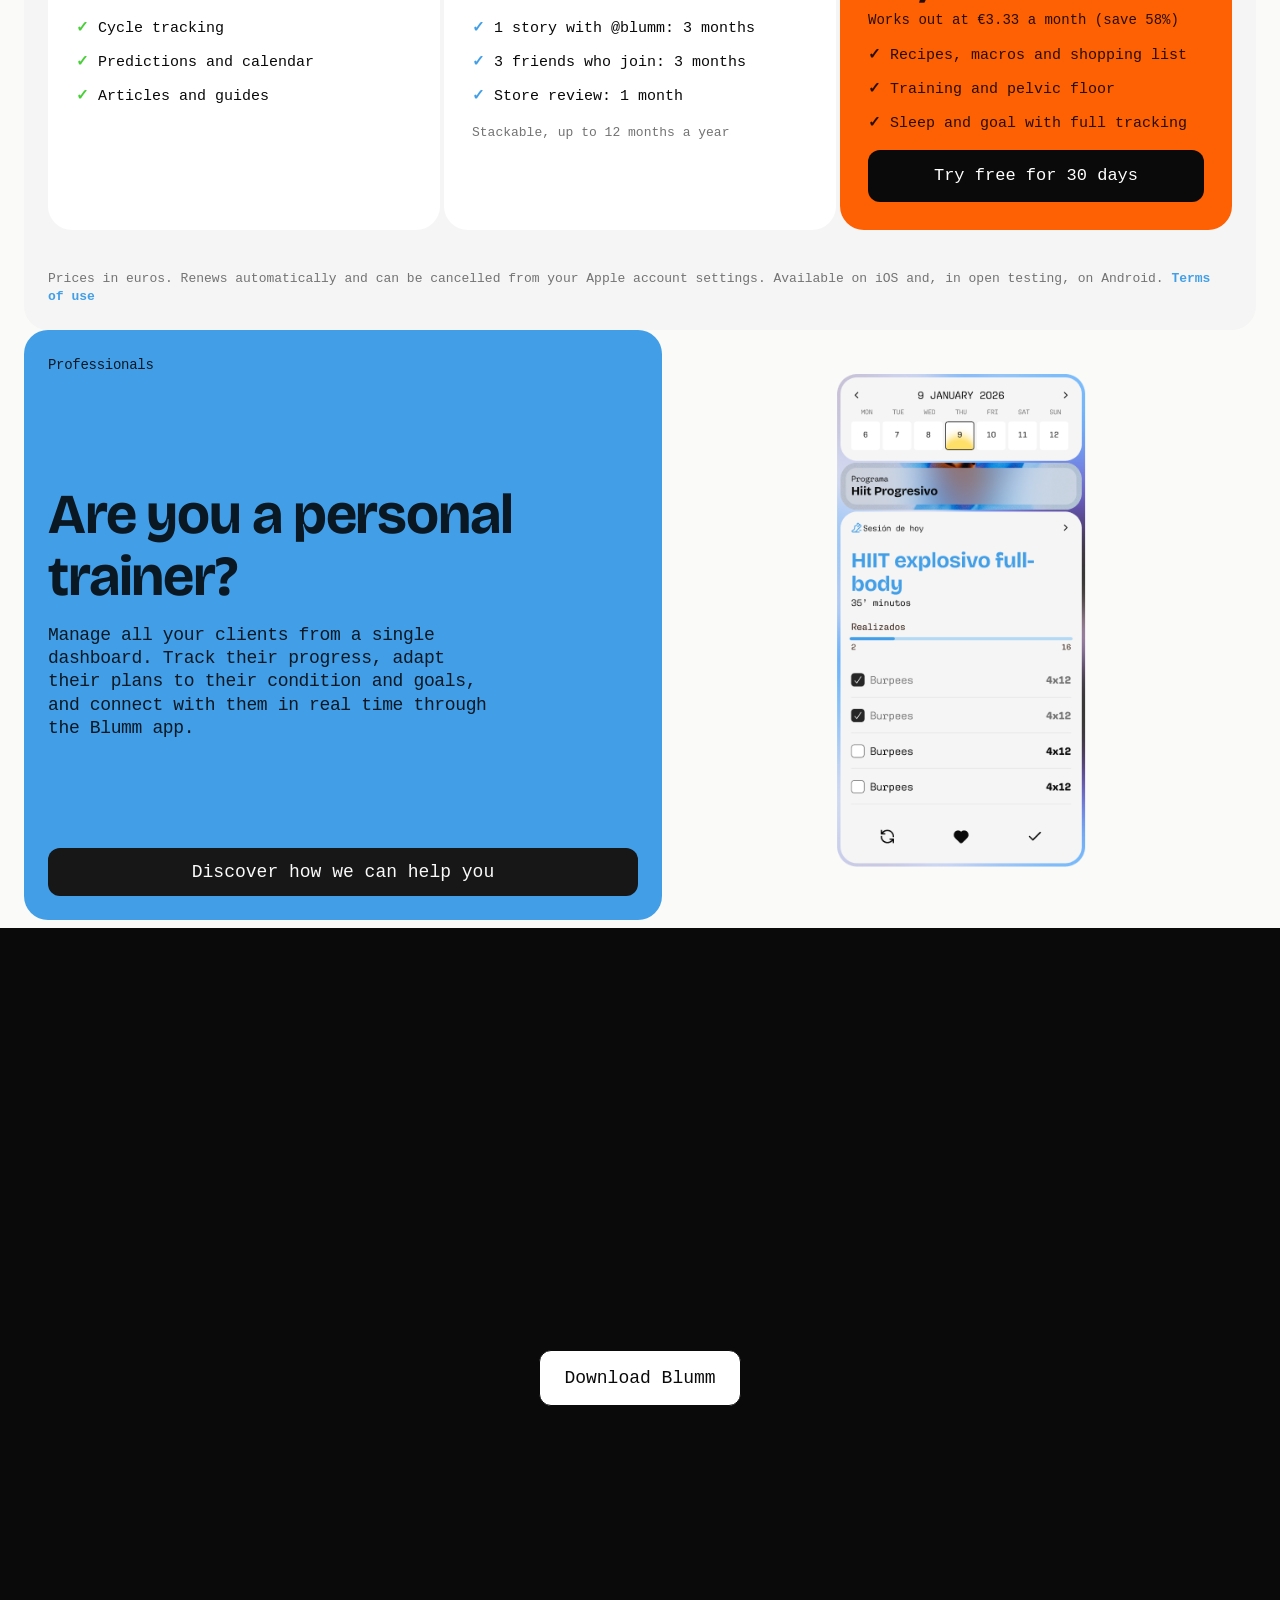
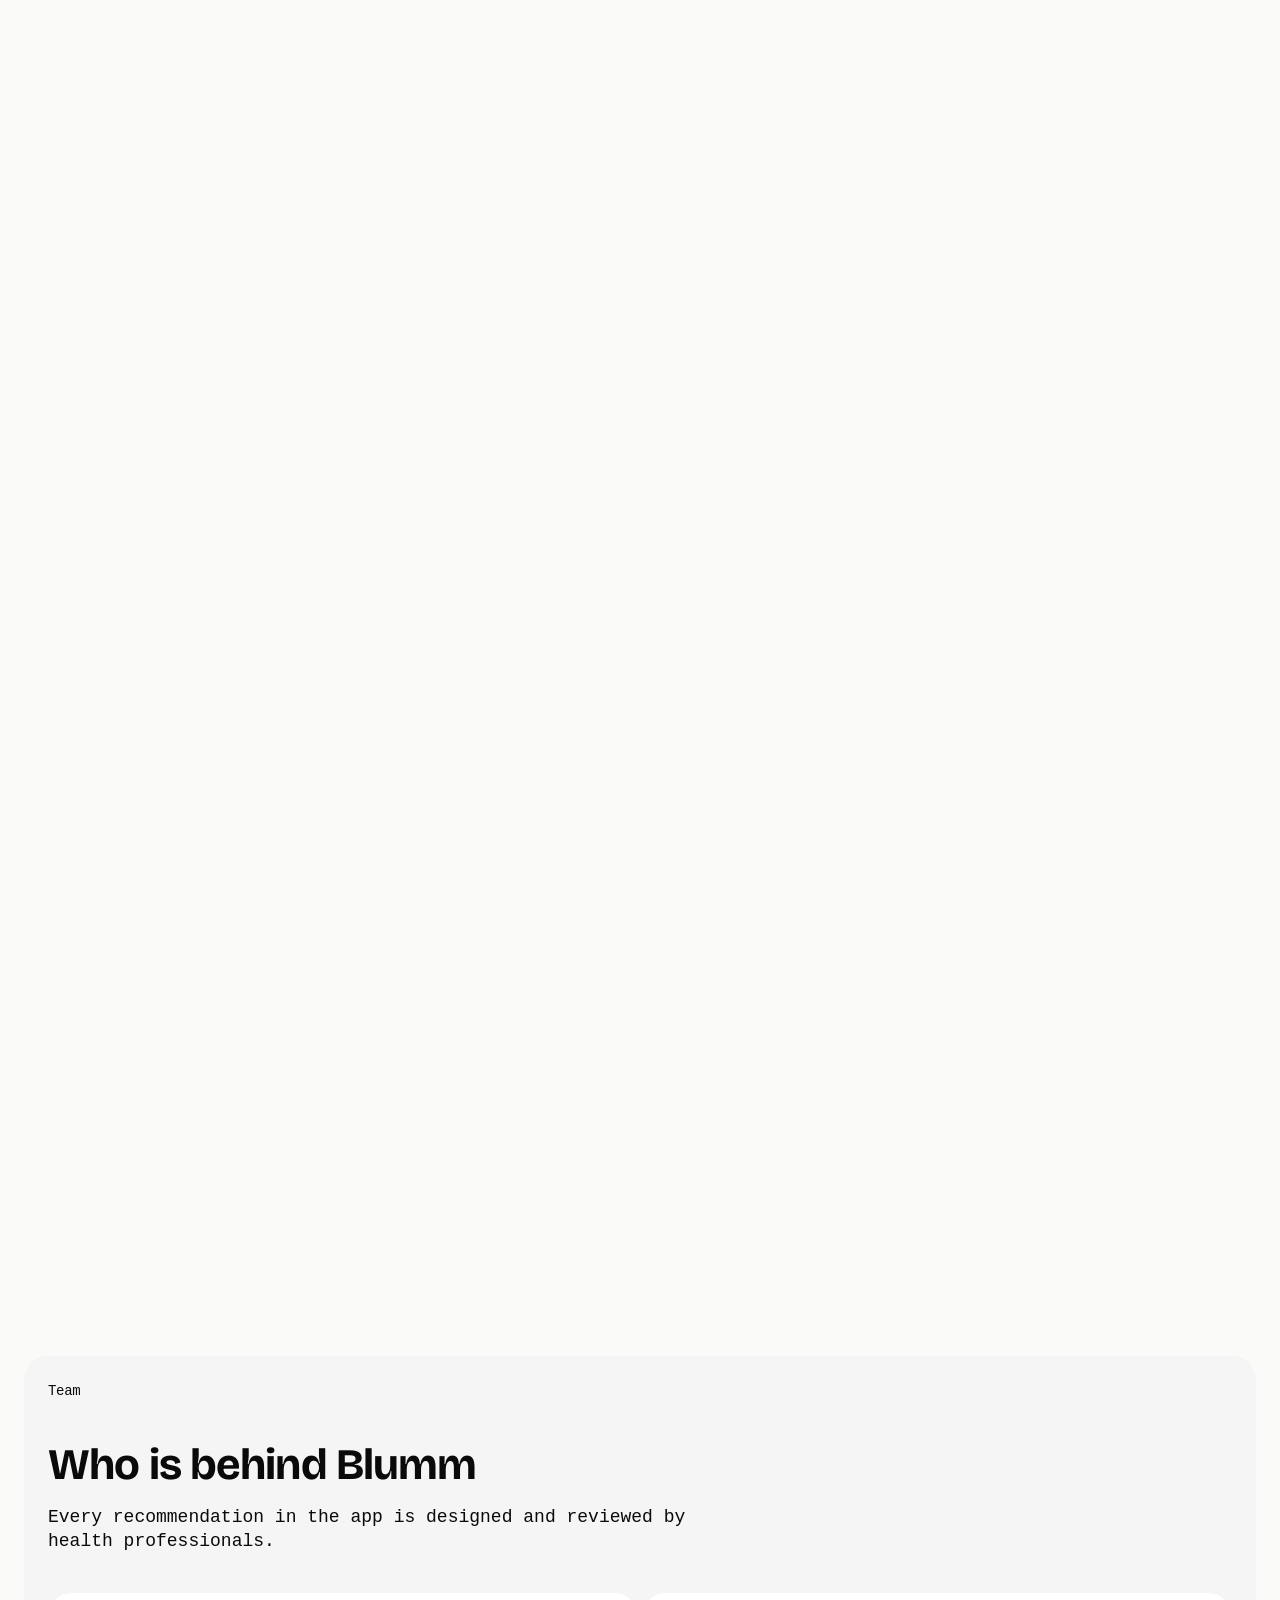
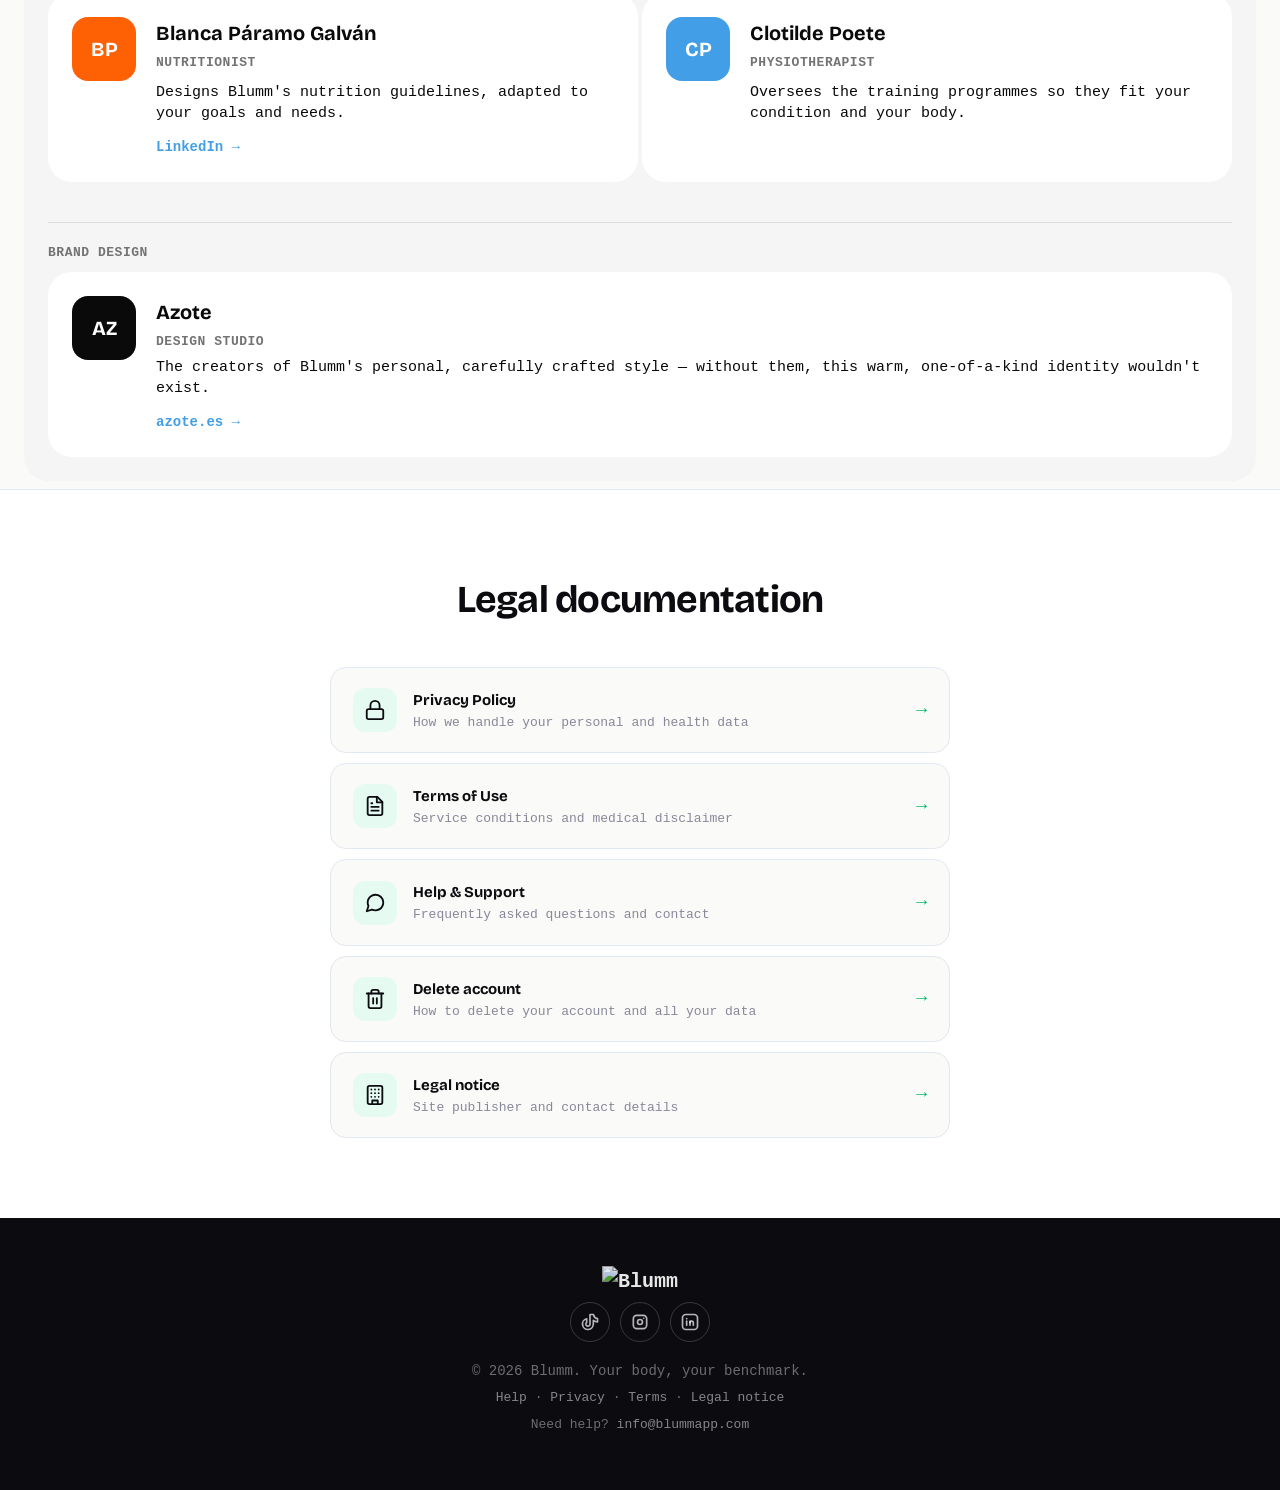
==== commit aa74e04a: "feat: activa Google Play (prueba abierta) en la web y en la página /go ANDROID_LIVE y PLAY_LIVE a tr" ====
--- a/index.html
+++ b/index.html
@@ -287,7 +287,7 @@
         </div>
 
       </div>
-      <p class="pricing-footnote"><span data-i18n="pricing.footnote">Precios en euros. Se renueva automáticamente y se cancela desde los ajustes de tu cuenta de Apple. Disponible en iOS, Android muy pronto.</span> <a href="terms.html" data-i18n="pricing.terms">Términos de uso</a></p>
+      <p class="pricing-footnote"><span data-i18n="pricing.footnote">Precios en euros. Se renueva automáticamente y se cancela desde los ajustes de tu cuenta de Apple. Disponible en iOS y, en pruebas abiertas, en Android.</span> <a href="terms.html" data-i18n="pricing.terms">Términos de uso</a></p>
     </section>
 
     <section class="trainer-card" id="entrenadora">
@@ -443,7 +443,7 @@
        directamente. Mientras esté a false, lleva a la lista de espera.
     */
     const IOS_LIVE = true;
-    const ANDROID_LIVE = false;
+    const ANDROID_LIVE = true;
     const APP_STORE_URL  = 'https://apps.apple.com/us/app/blumm/id6782055959';
     const PLAY_STORE_URL = 'https://play.google.com/store/apps/details?id=com.marina13.meirins';
 
@@ -488,7 +488,7 @@
         'plan.premium.annualNote': 'Equivale a 3,33 € al mes (ahorras un 58 %)', 'plan.premium.monthlyNote': 'Cancelas cuando quieras',
         'plan.premium.f1': 'Recetas, macros y lista de la compra', 'plan.premium.f2': 'Entrenamiento y suelo pélvico', 'plan.premium.f3': 'Sueño y objetivo con seguimiento completo',
         'plan.premium.cta': 'Probar 30 días gratis',
-        'pricing.footnote': 'Precios en euros. Se renueva automáticamente y se cancela desde los ajustes de tu cuenta de Apple. Disponible en iOS, Android muy pronto.',
+        'pricing.footnote': 'Precios en euros. Se renueva automáticamente y se cancela desde los ajustes de tu cuenta de Apple. Disponible en iOS y, en pruebas abiertas, en Android.',
         'pricing.terms': 'Términos de uso',
         'hero.eyebrow': 'Tu app de salud femenina',
         'hero.title': 'Conócete a ti misma, ciclo a ciclo.',
@@ -562,7 +562,7 @@
         'plan.premium.annualNote': 'Works out at €3.33 a month (save 58%)', 'plan.premium.monthlyNote': 'Cancel anytime',
         'plan.premium.f1': 'Recipes, macros and shopping list', 'plan.premium.f2': 'Training and pelvic floor', 'plan.premium.f3': 'Sleep and goal with full tracking',
         'plan.premium.cta': 'Try free for 30 days',
-        'pricing.footnote': 'Prices in euros. Renews automatically and can be cancelled from your Apple account settings. Available on iOS, Android coming soon.',
+        'pricing.footnote': 'Prices in euros. Renews automatically and can be cancelled from your Apple account settings. Available on iOS and, in open testing, on Android.',
         'pricing.terms': 'Terms of use',
         'hero.eyebrow': 'Your female health app',
         'hero.title': 'Get to know yourself, cycle by cycle.',
@@ -636,7 +636,7 @@
         'plan.premium.annualNote': "Soit 3,33 € par mois (tu économises 58 %)", 'plan.premium.monthlyNote': 'Résiliable à tout moment',
         'plan.premium.f1': 'Recettes, macros et liste de courses', 'plan.premium.f2': 'Entraînement et plancher pelvien', 'plan.premium.f3': 'Sommeil et objectif avec suivi complet',
         'plan.premium.cta': 'Essayer 30 jours gratuitement',
-        'pricing.footnote': "Prix en euros. Se renouvelle automatiquement et s'annule depuis les réglages de ton compte Apple. Disponible sur iOS, Android bientôt.",
+        'pricing.footnote': "Prix en euros. Se renouvelle automatiquement et s'annule depuis les réglages de ton compte Apple. Disponible sur iOS et, en test ouvert, sur Android.",
         'pricing.terms': "Conditions d'utilisation",
         'hero.eyebrow': 'Ton app de santé féminine',
         'hero.title': 'Apprends à te connaître, cycle après cycle.',
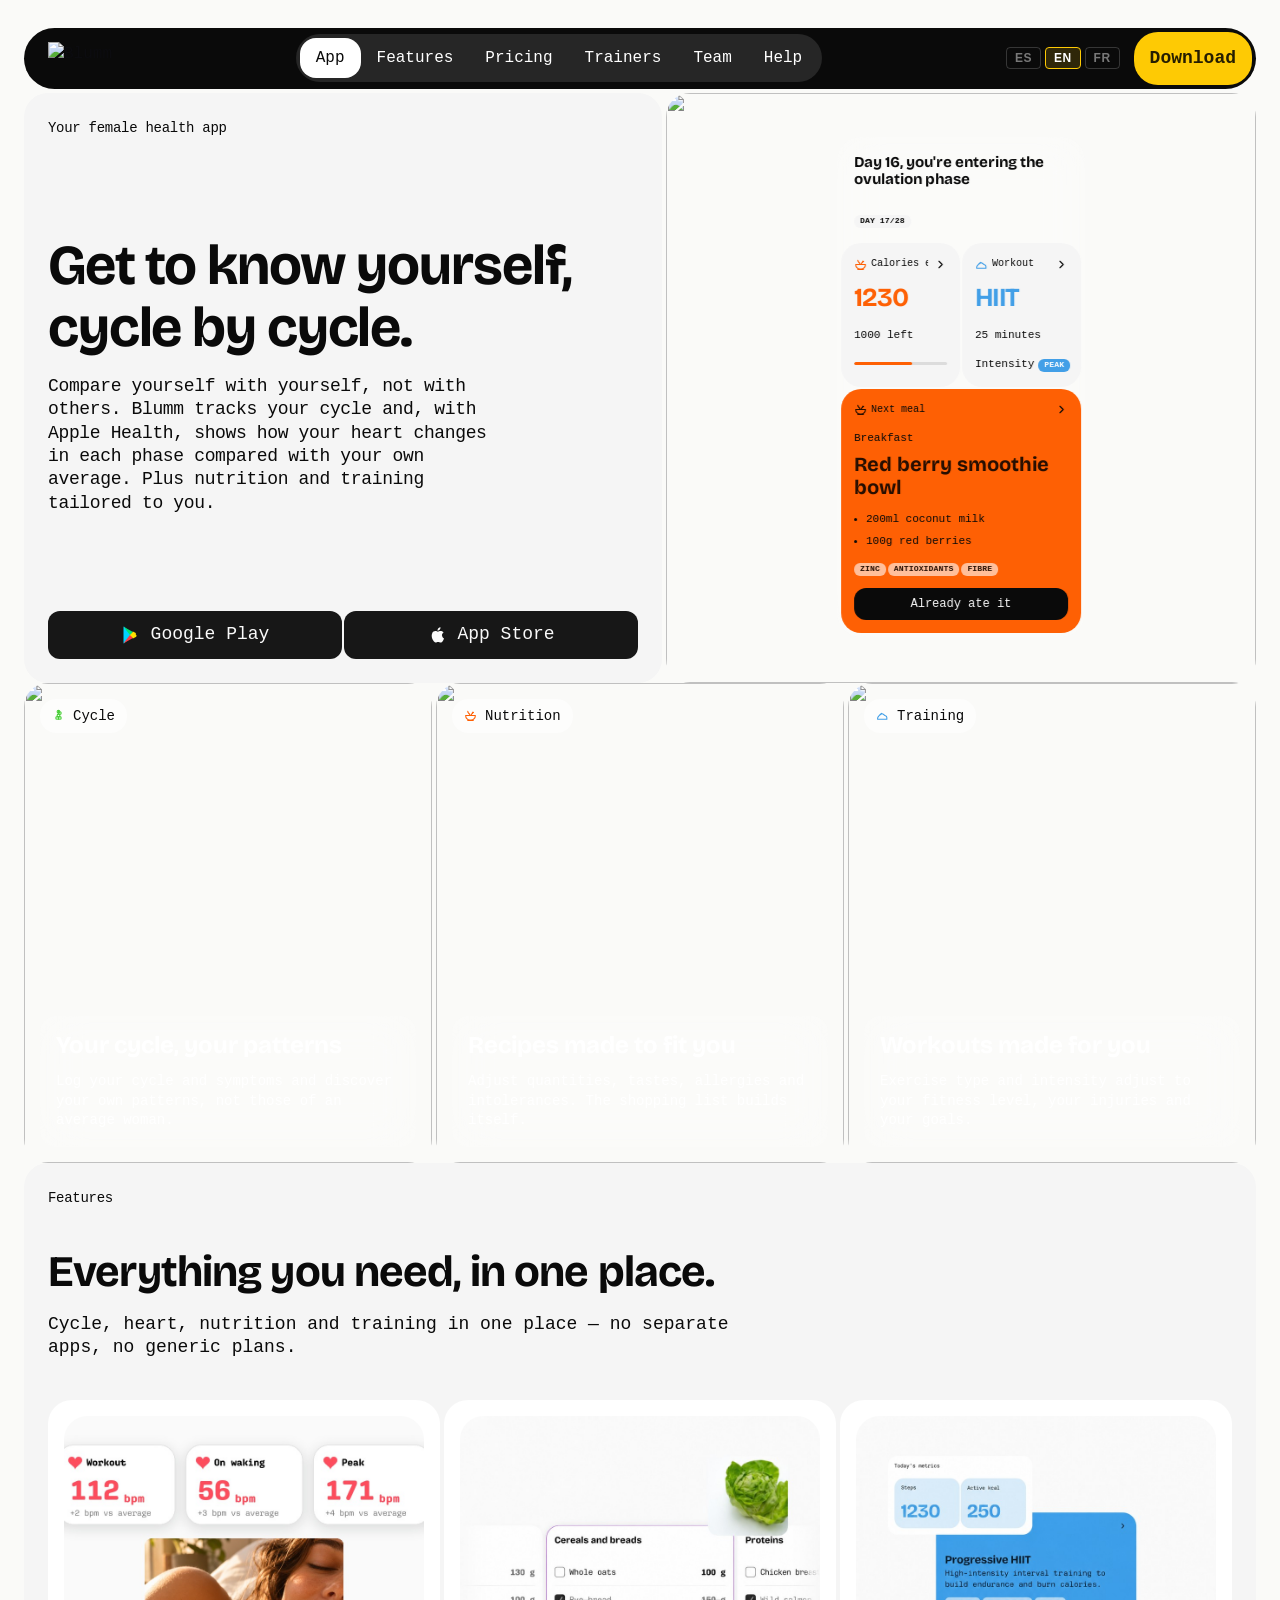
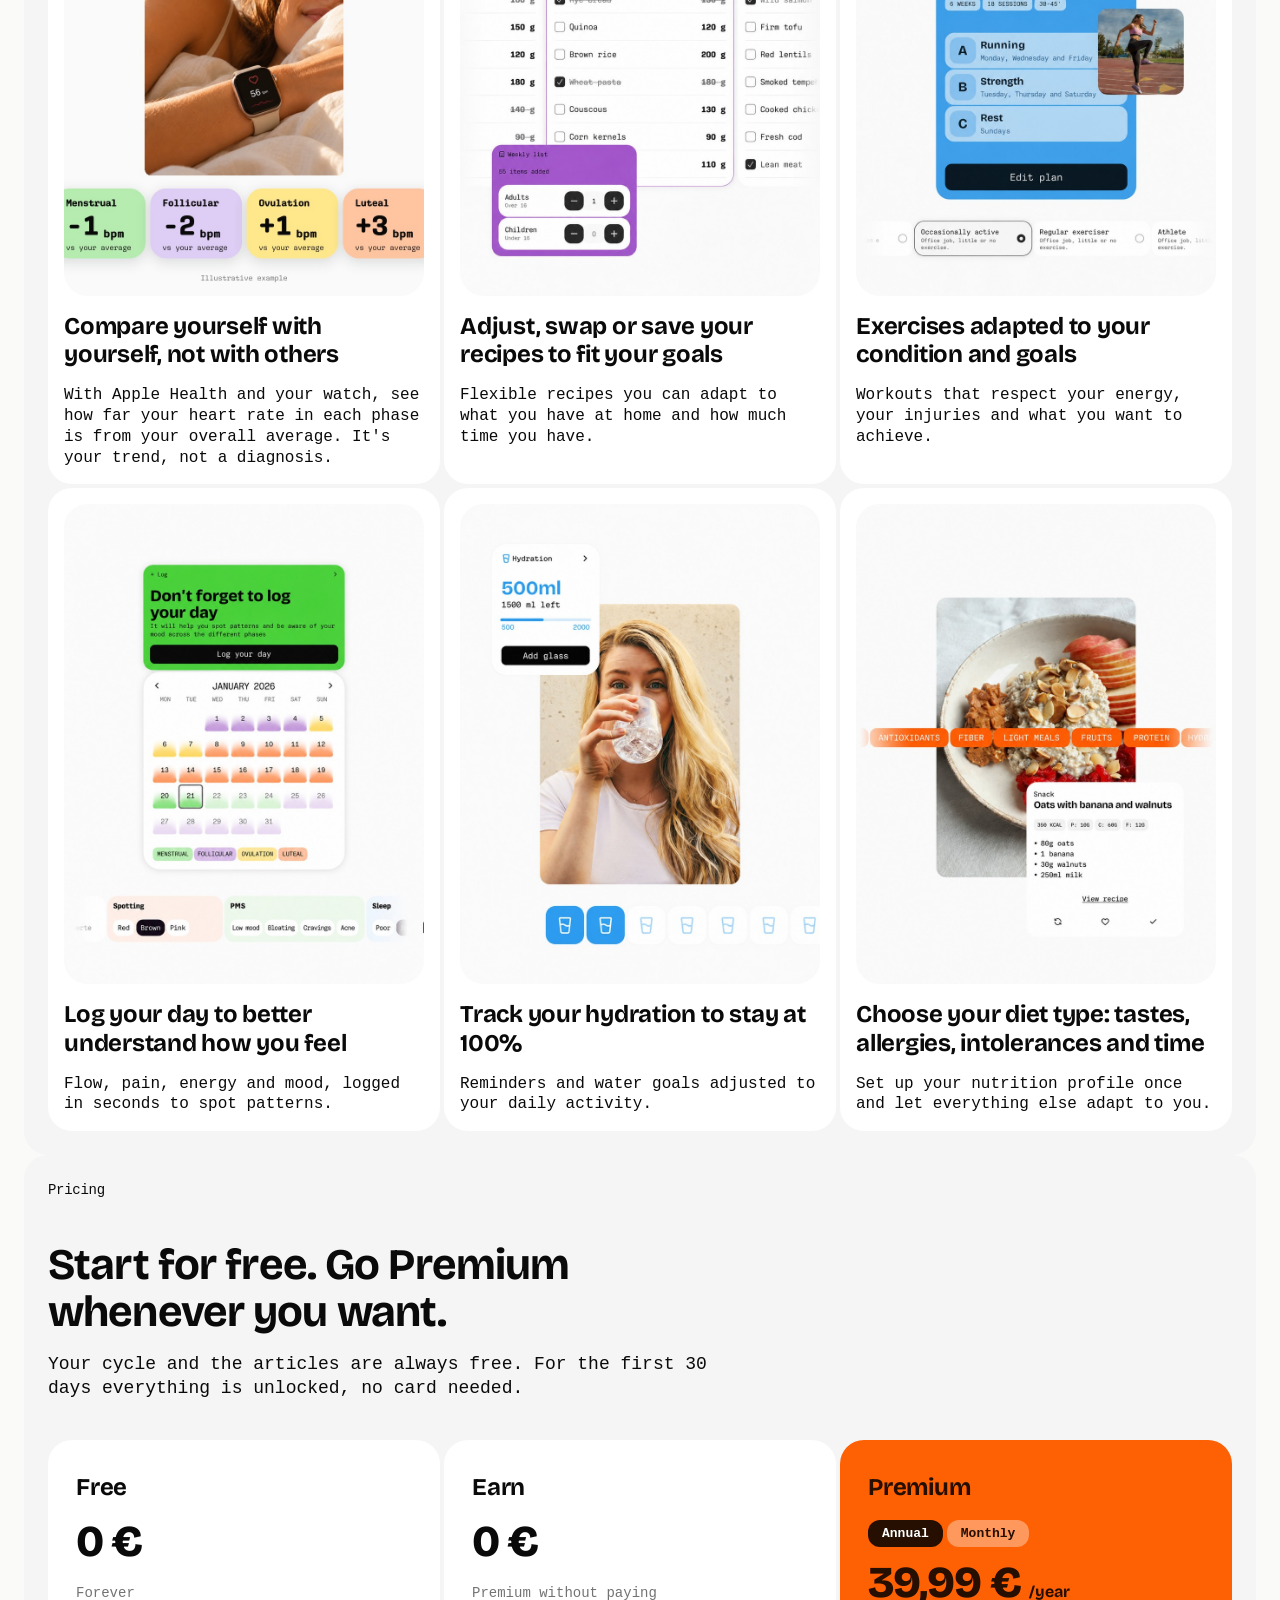
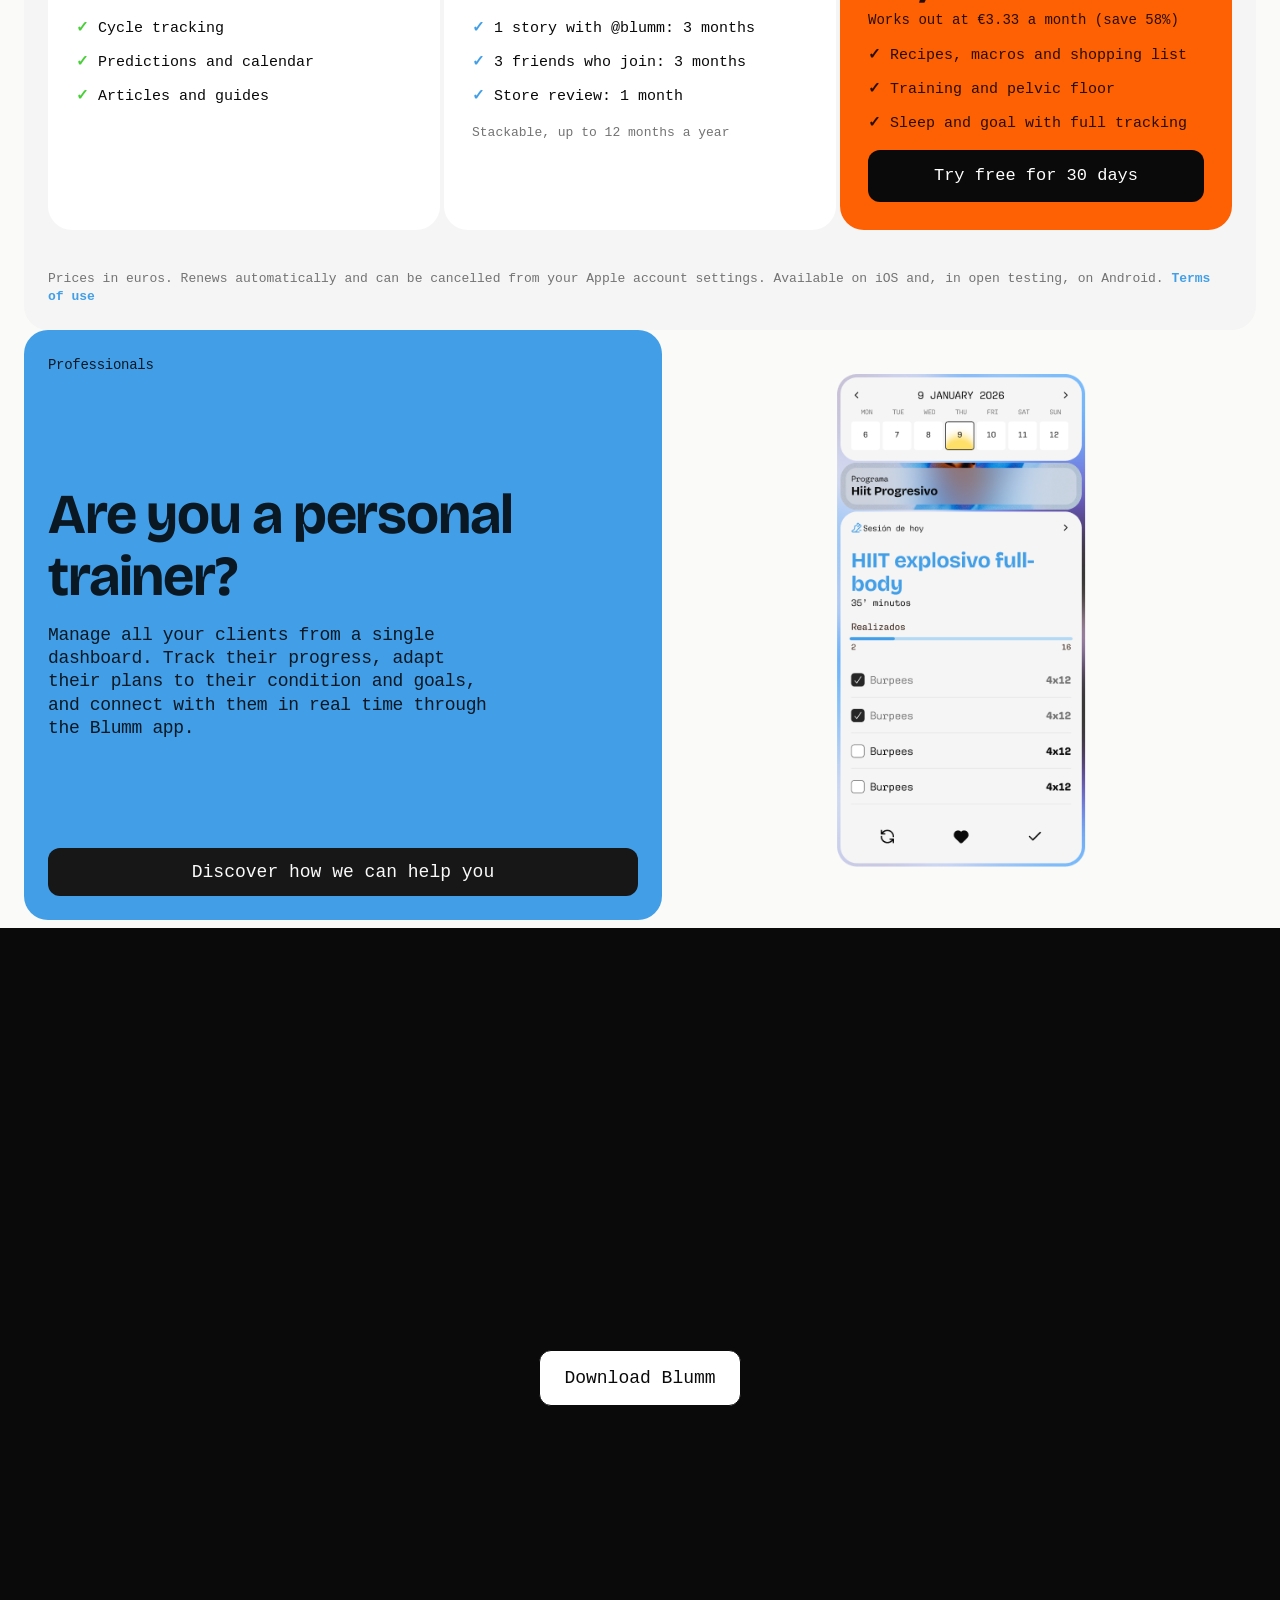
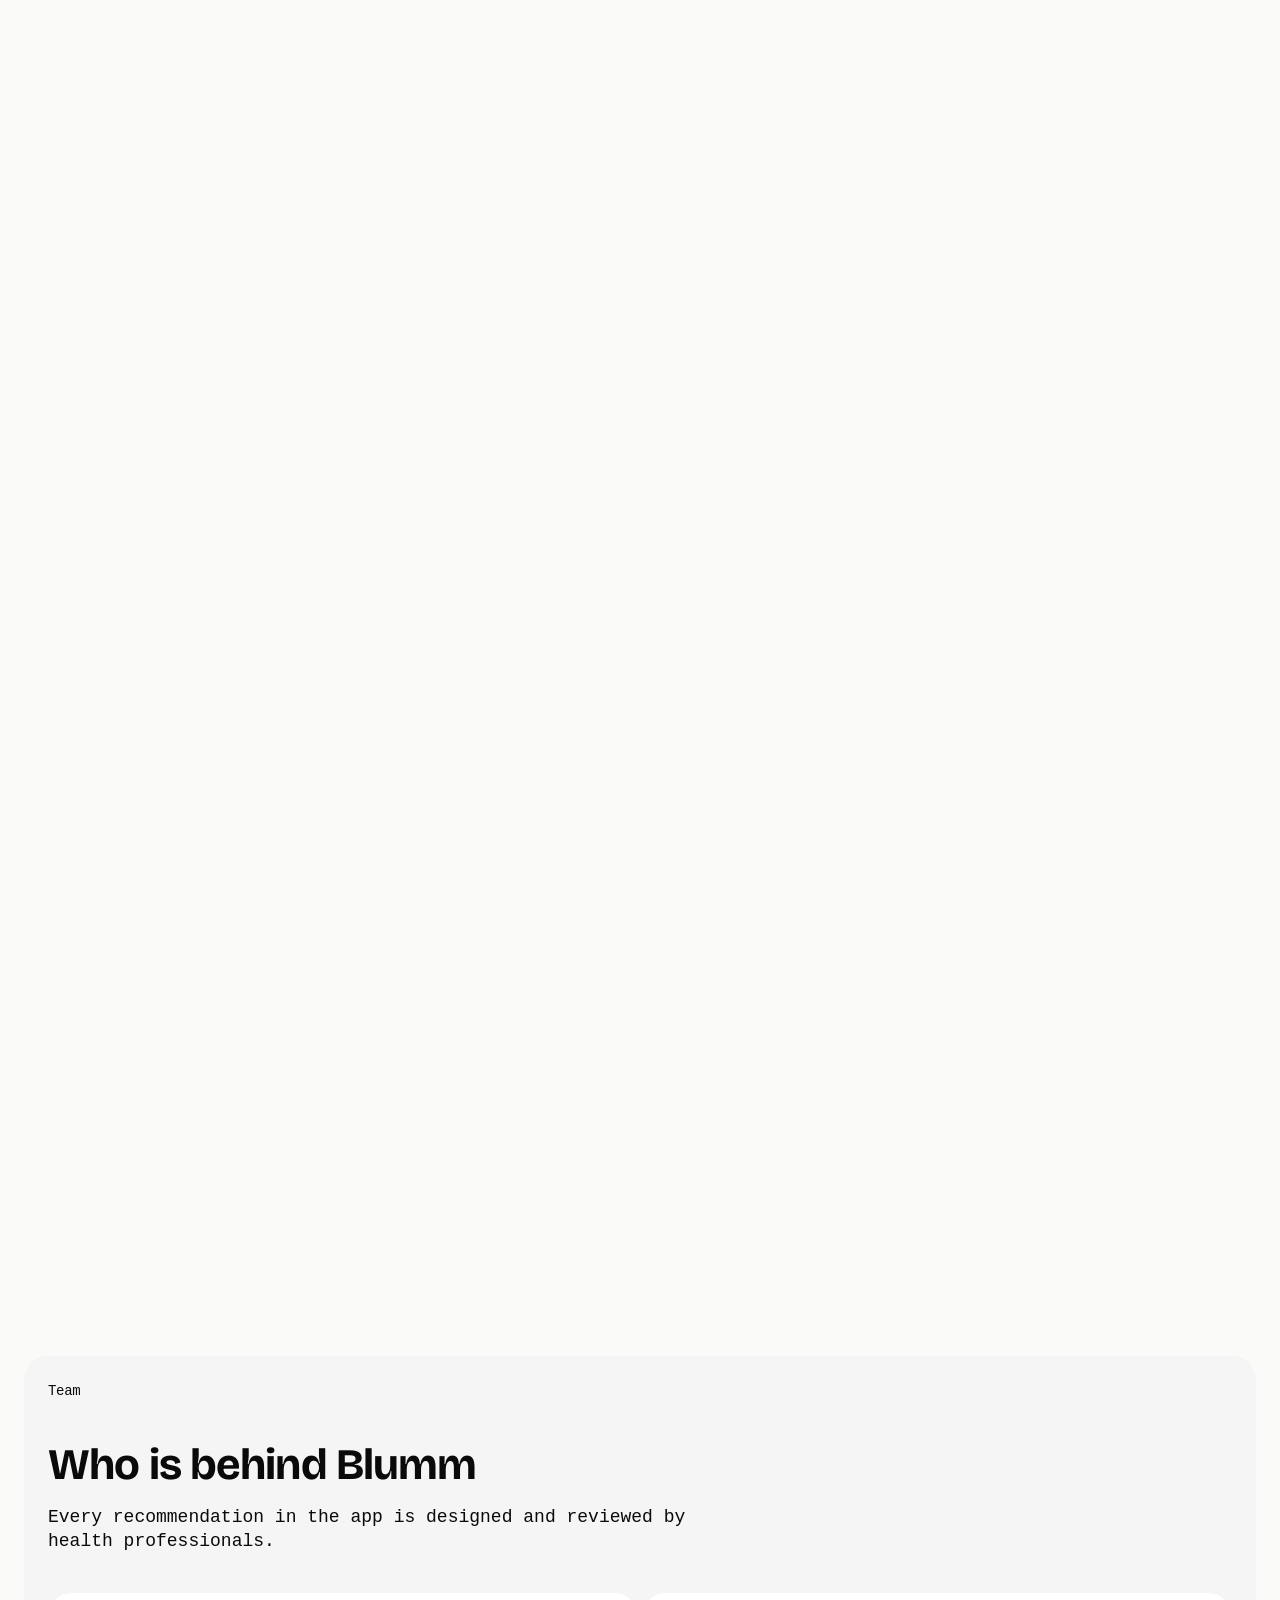
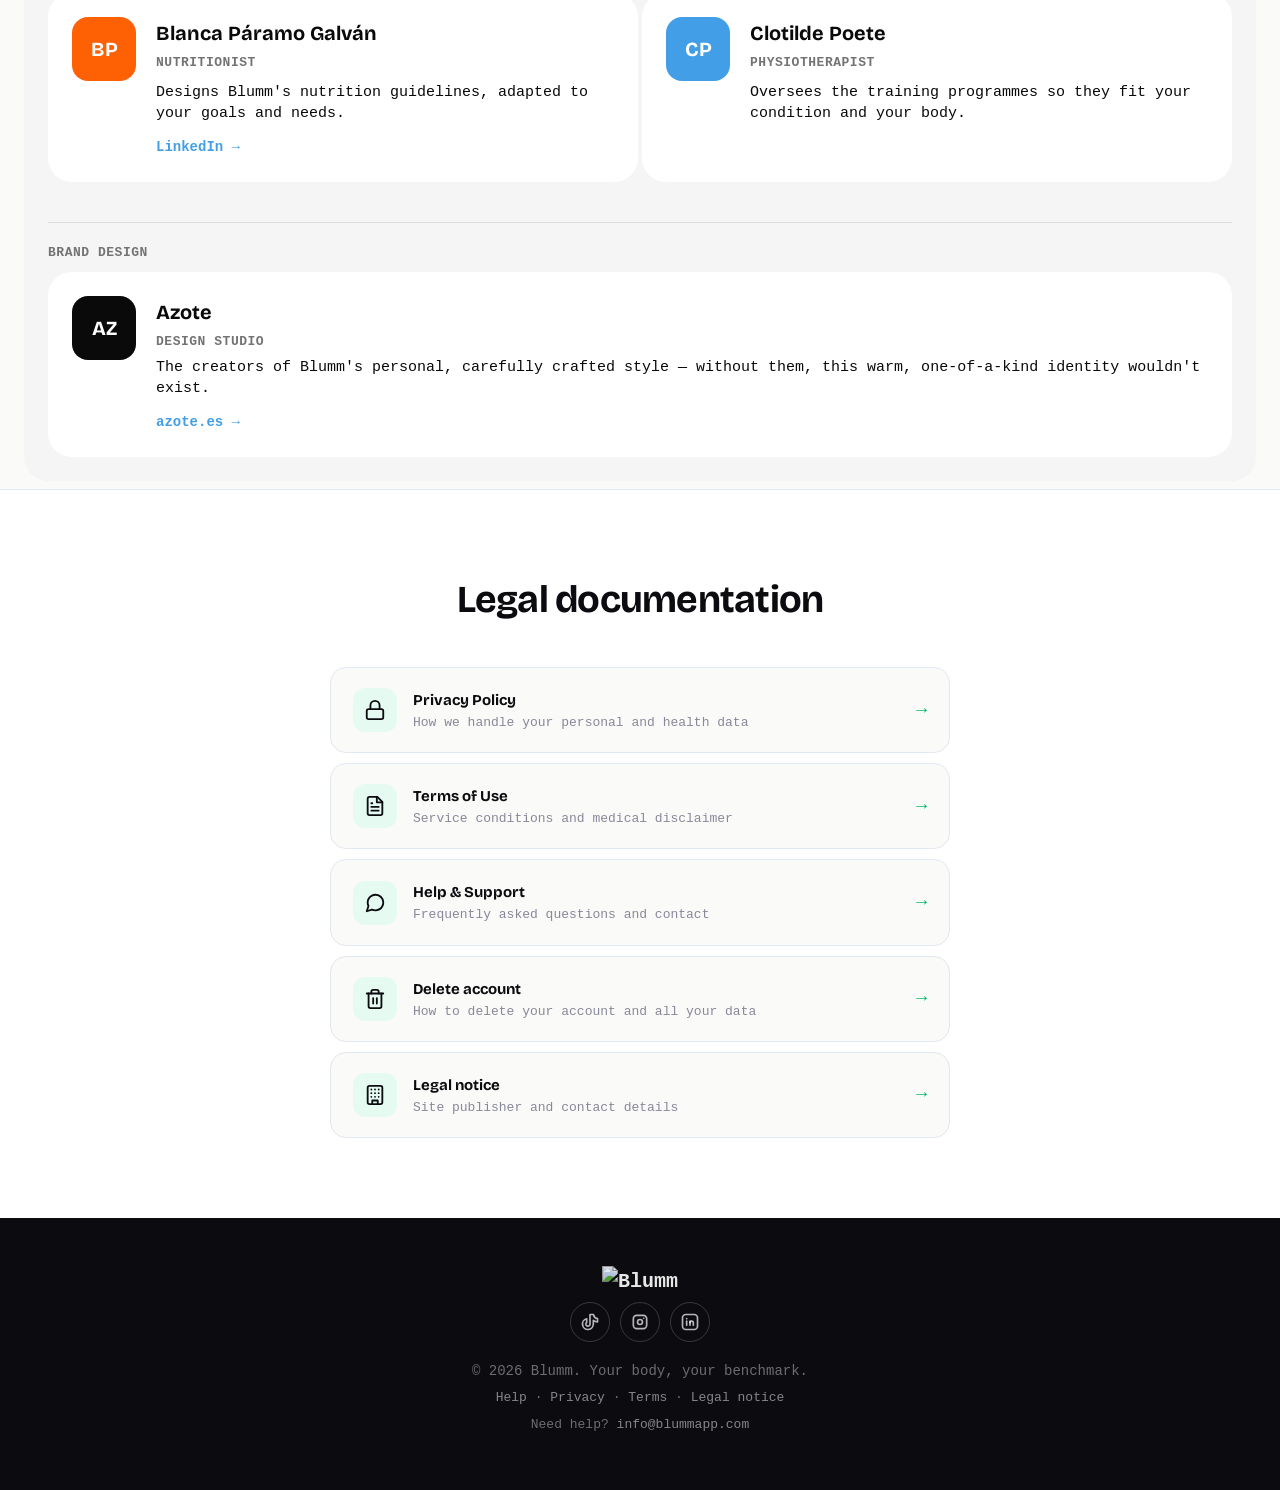
==== commit 1dc1b4f4: "feat(bento): imágenes 2 a 6 traducidas al inglés y al francés Cada idioma carga su versión de las im" ====
--- a/index.html
+++ b/index.html
@@ -204,27 +204,27 @@
           <p data-i18n="func.card1.text">Con Apple Salud y tu reloj, ves cuánto se aleja tu frecuencia cardíaca en cada fase de tu media general. Es tu tendencia, no un diagnóstico.</p>
         </div>
         <div class="bento-card">
-          <div class="bento-img" style="background-image:url('assets/figma/bento-card-2.png')"></div>
+          <div class="bento-img" data-bg-i18n="assets/figma/bento-card-2" data-bg-ext="png" data-bg-langs="en,fr" style="background-image:url('assets/figma/bento-card-2.png')"></div>
           <h4 data-i18n="func.card2.title">Ajusta, cambia o guarda tus recetas según tus objetivos</h4>
           <p data-i18n="func.card2.text">Recetas flexibles que puedes adaptar a lo que tienes en la nevera y a tu tiempo disponible.</p>
         </div>
         <div class="bento-card">
-          <div class="bento-img" style="background-image:url('assets/figma/bento-card-3.png')"></div>
+          <div class="bento-img" data-bg-i18n="assets/figma/bento-card-3" data-bg-ext="png" data-bg-langs="en,fr" style="background-image:url('assets/figma/bento-card-3.png')"></div>
           <h4 data-i18n="func.card3.title">Ejercicios adaptados a tu condición y objetivos</h4>
           <p data-i18n="func.card3.text">Entrenos que respetan tu energía, tus lesiones y lo que quieres conseguir.</p>
         </div>
         <div class="bento-card">
-          <div class="bento-img" style="background-image:url('assets/figma/bento-card-4.png')"></div>
+          <div class="bento-img" data-bg-i18n="assets/figma/bento-card-4" data-bg-ext="png" data-bg-langs="en,fr" style="background-image:url('assets/figma/bento-card-4.png')"></div>
           <h4 data-i18n="func.card4.title">Guarda tu día a día para conocer mejor tus sensaciones</h4>
           <p data-i18n="func.card4.text">Flujo, dolor, energía y ánimo, registrados en segundos para detectar patrones.</p>
         </div>
         <div class="bento-card">
-          <div class="bento-img" style="background-image:url('assets/figma/bento-card-5.png')"></div>
+          <div class="bento-img" data-bg-i18n="assets/figma/bento-card-5" data-bg-ext="png" data-bg-langs="en,fr" style="background-image:url('assets/figma/bento-card-5.png')"></div>
           <h4 data-i18n="func.card5.title">Controla tu hidratación para estar siempre al 100%</h4>
           <p data-i18n="func.card5.text">Recordatorios y objetivos de agua ajustados a tu actividad diaria.</p>
         </div>
         <div class="bento-card">
-          <div class="bento-img" style="background-image:url('assets/figma/bento-card-6.png')"></div>
+          <div class="bento-img" data-bg-i18n="assets/figma/bento-card-6" data-bg-ext="png" data-bg-langs="en,fr" style="background-image:url('assets/figma/bento-card-6.png')"></div>
           <h4 data-i18n="func.card6.title">Elige tu tipo de dieta: gustos, alergias, intolerancias y tiempo</h4>
           <p data-i18n="func.card6.text">Configura tu perfil nutricional una vez y deja que el resto se adapte a ti.</p>
         </div>
@@ -743,8 +743,11 @@
       });
       // Imágenes con texto incrustado: una versión por idioma (es sin sufijo)
       document.querySelectorAll('[data-bg-i18n]').forEach(el => {
-        const suffix = lang === 'es' ? '' : '-' + lang;
-        el.style.backgroundImage = "url('" + el.dataset.bgI18n + suffix + ".jpg')";
+        // data-bg-langs: idiomas que tienen versión propia; el resto usa la base (español)
+        const langs = (el.dataset.bgLangs || 'es,en,fr').split(',');
+        const own = lang !== 'es' && langs.includes(lang);
+        const url = own ? el.dataset.bgI18n + '-' + lang + '.jpg' : el.dataset.bgI18n + '.' + (el.dataset.bgExt || 'jpg');
+        el.style.backgroundImage = "url('" + url + "')";
       });
       ['es','en','fr'].forEach(l => {
         const btn = document.getElementById('btn-' + l);
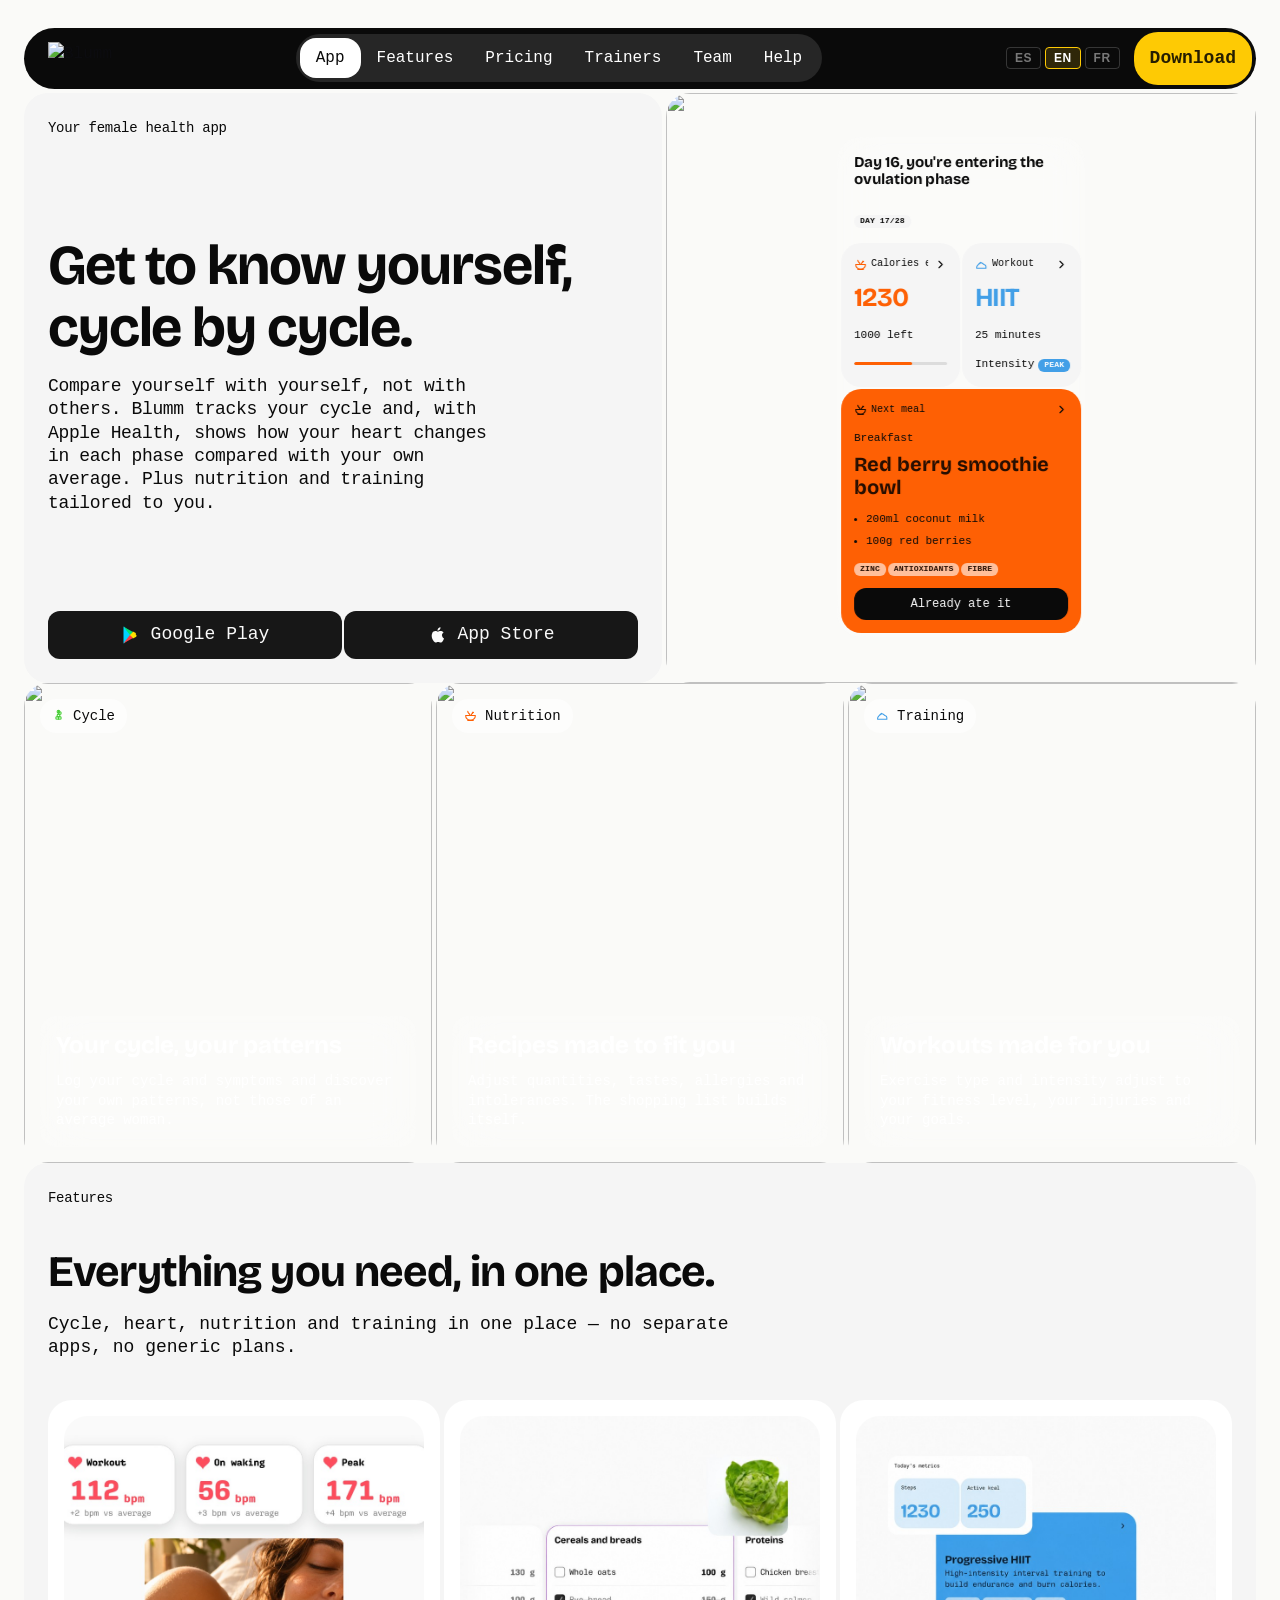
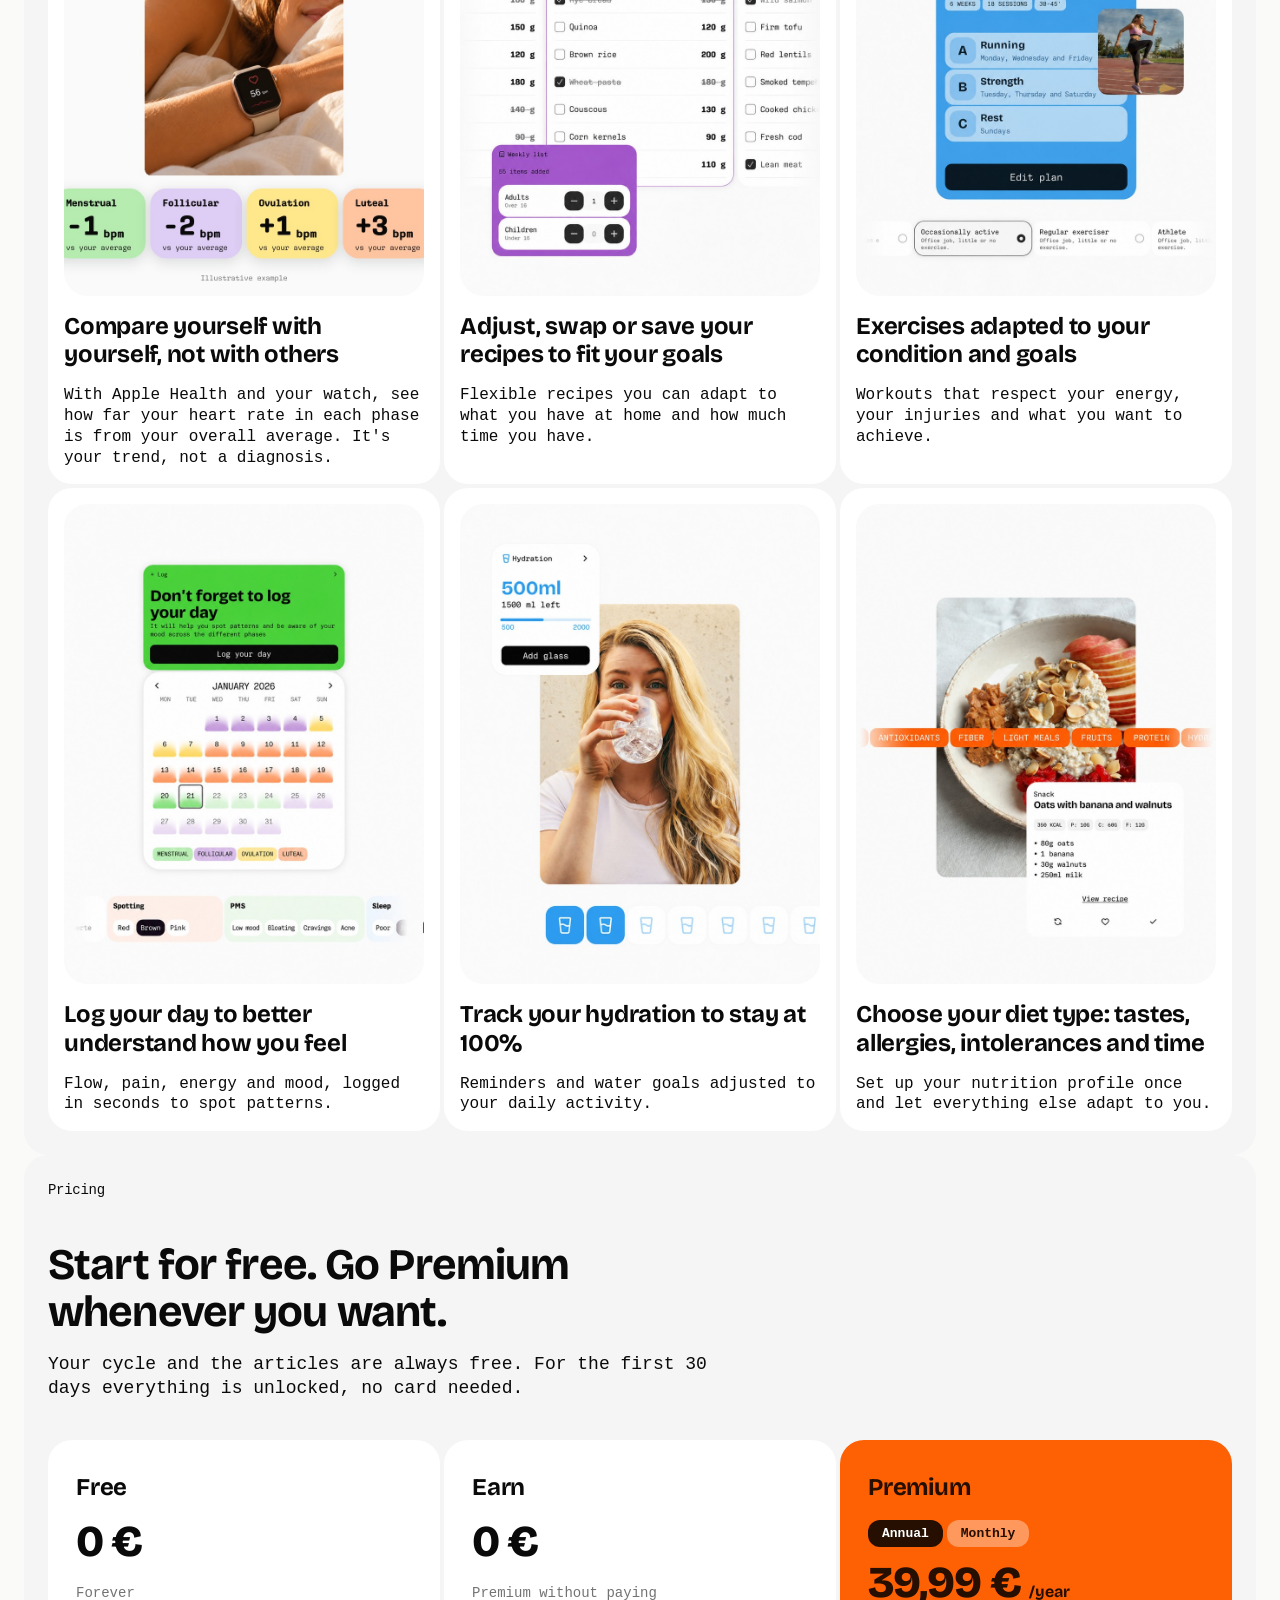
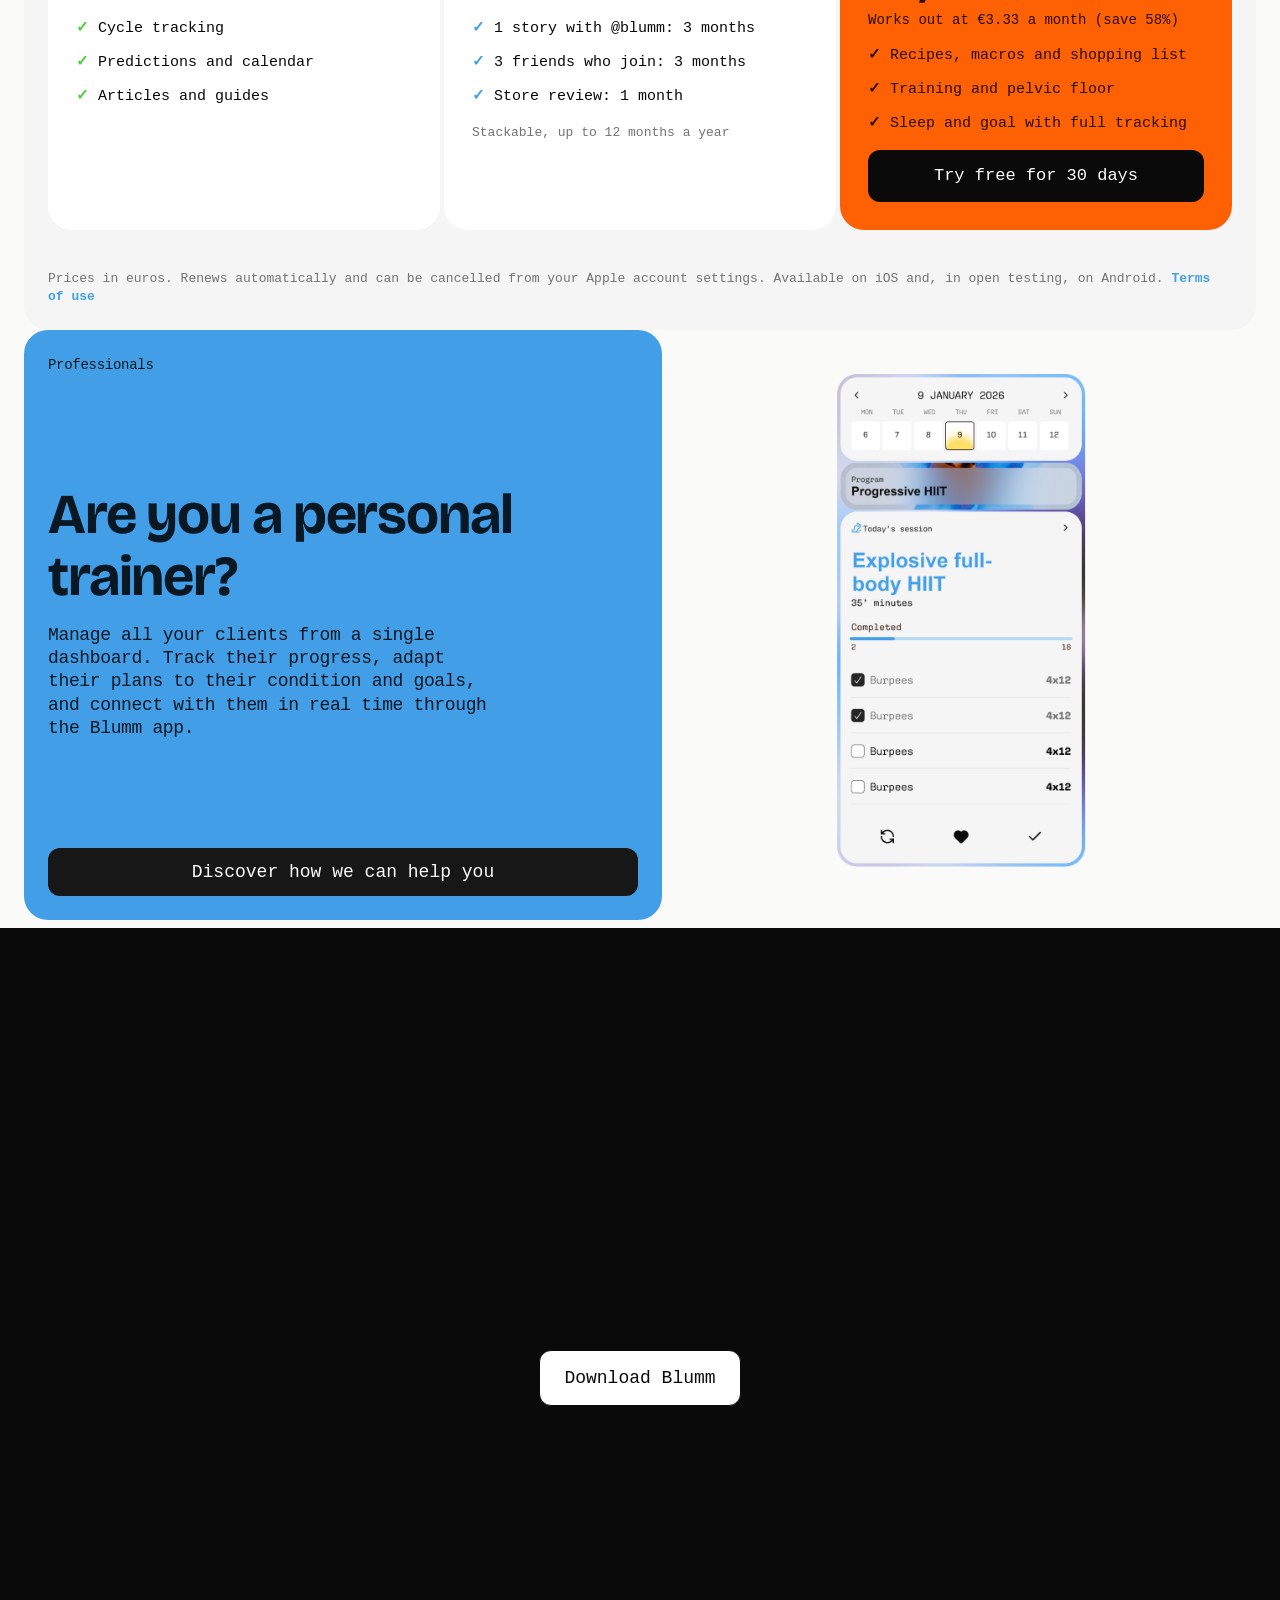
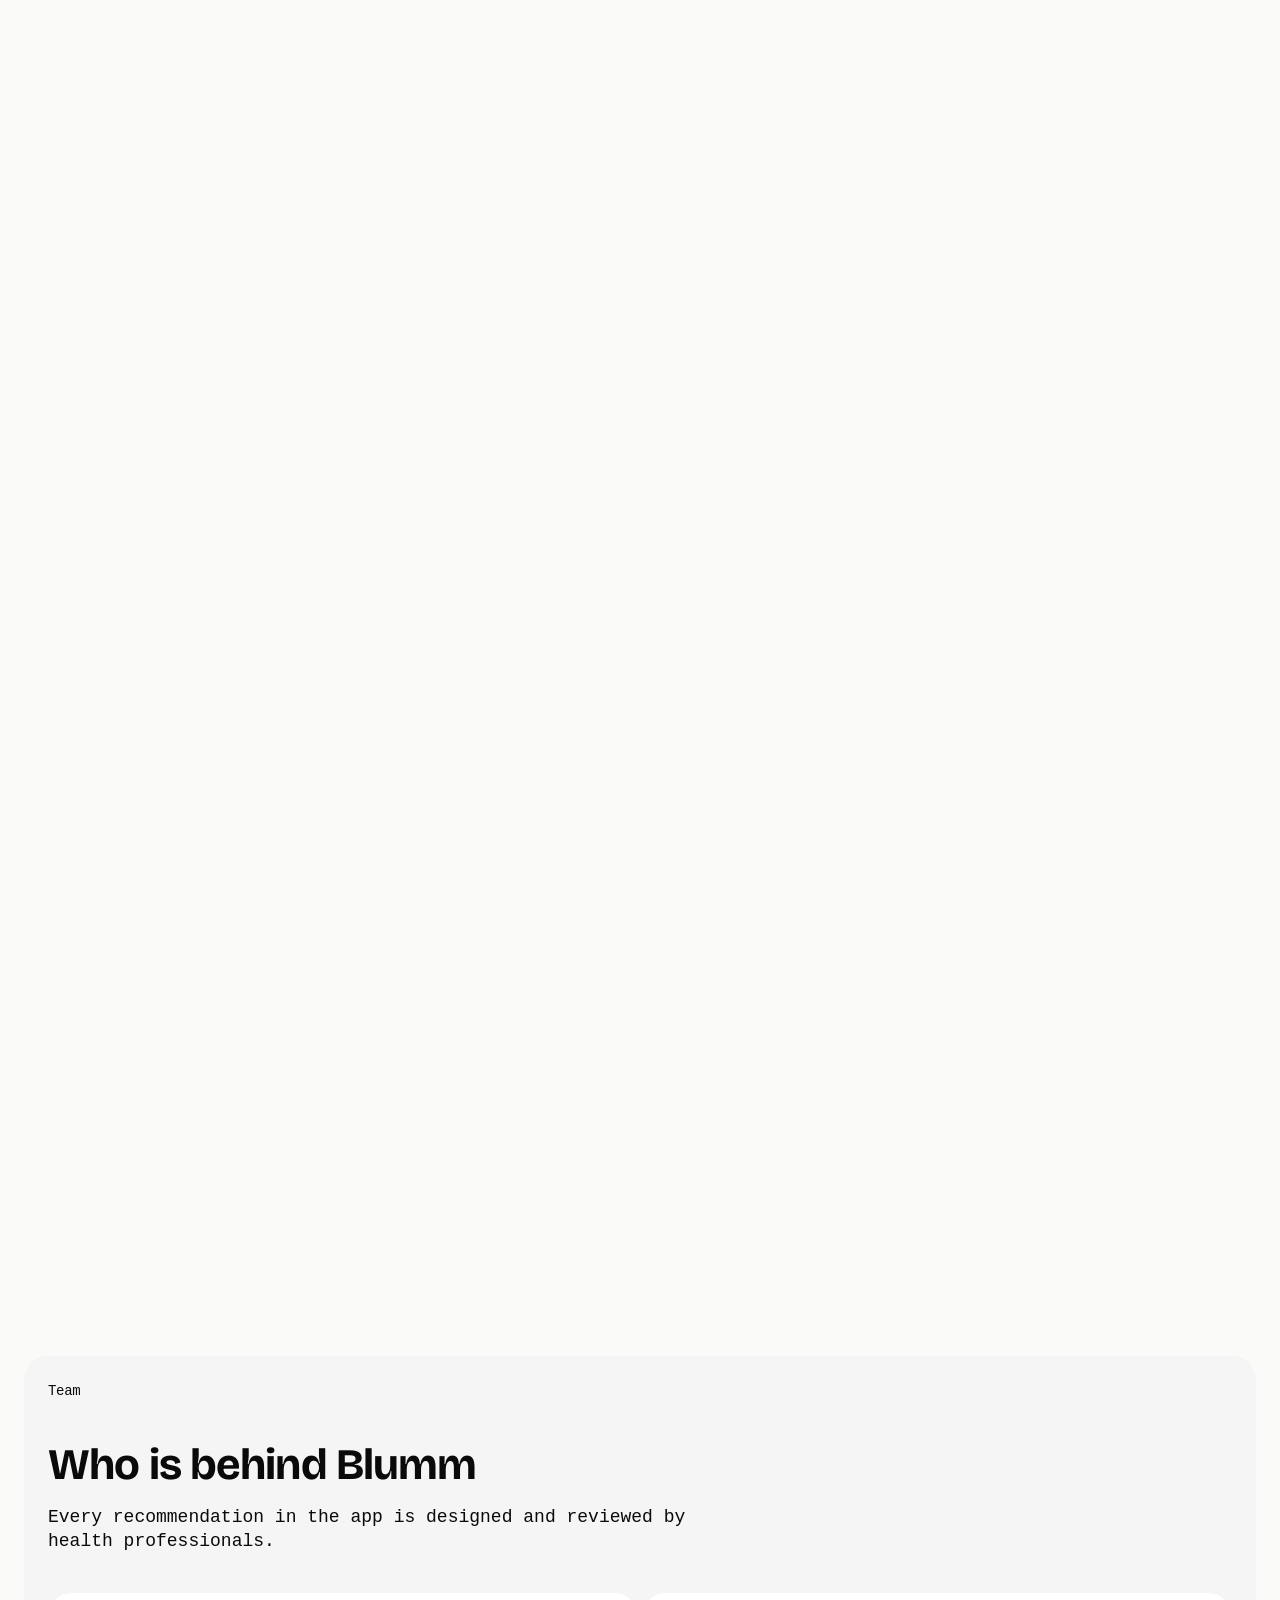
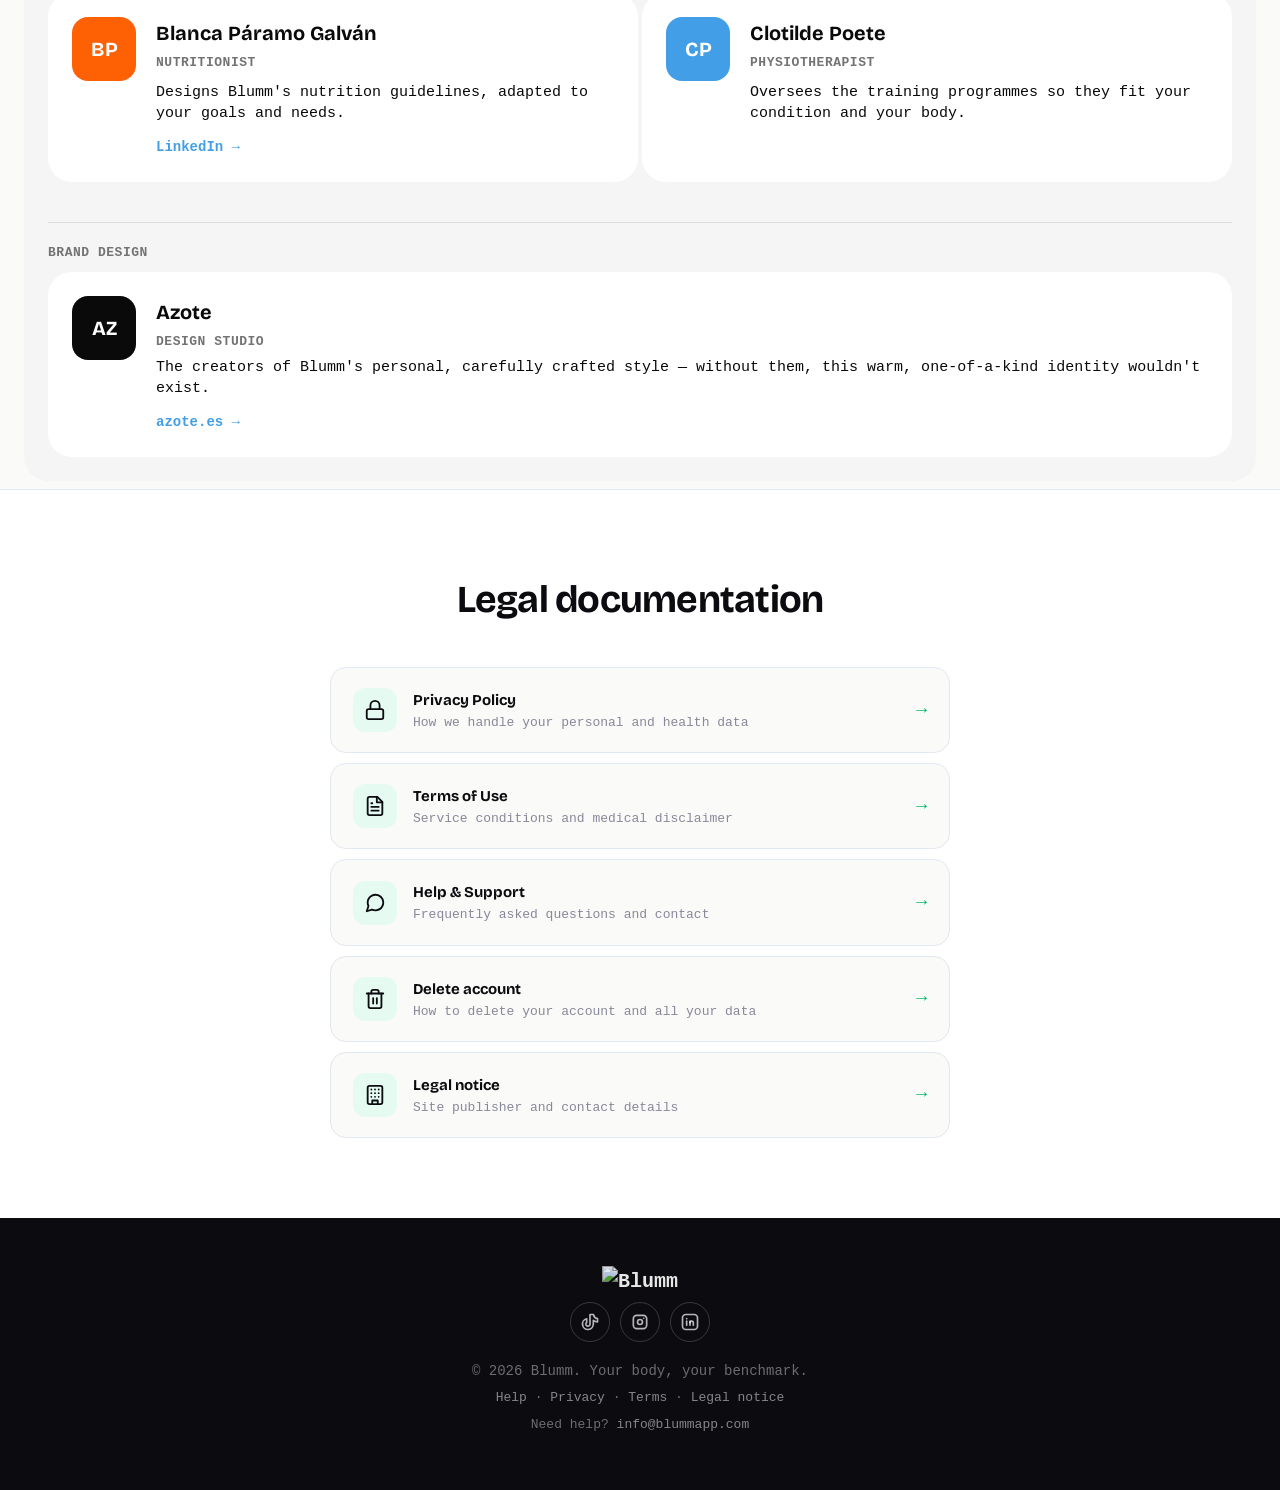
==== commit 80a8dacb: "fix(imágenes): captura de entrenadoras en ES/EN/FR y calendario en español La captura de la sección " ====
--- a/index.html
+++ b/index.html
@@ -304,7 +304,7 @@
           <source src="assets/video/ovulacion.mp4" type="video/mp4">
         </video>
         <div class="trainer-frame">
-          <img src="assets/figma/entrenadora-frame.png" alt="" class="trainer-frame-img">
+          <img src="assets/figma/entrenadora-frame.png" data-src-i18n="assets/figma/entrenadora-frame" alt="" class="trainer-frame-img">
         </div>
       </div>
     </section>
@@ -749,6 +749,9 @@
         const url = own ? el.dataset.bgI18n + '-' + lang + '.jpg' : el.dataset.bgI18n + '.' + (el.dataset.bgExt || 'jpg');
         el.style.backgroundImage = "url('" + url + "')";
       });
+      document.querySelectorAll('[data-src-i18n]').forEach(el => {
+        el.src = el.dataset.srcI18n + (lang === 'es' ? '' : '-' + lang) + '.png';
+      });
       ['es','en','fr'].forEach(l => {
         const btn = document.getElementById('btn-' + l);
         if (btn) btn.classList.toggle('active', l === lang);
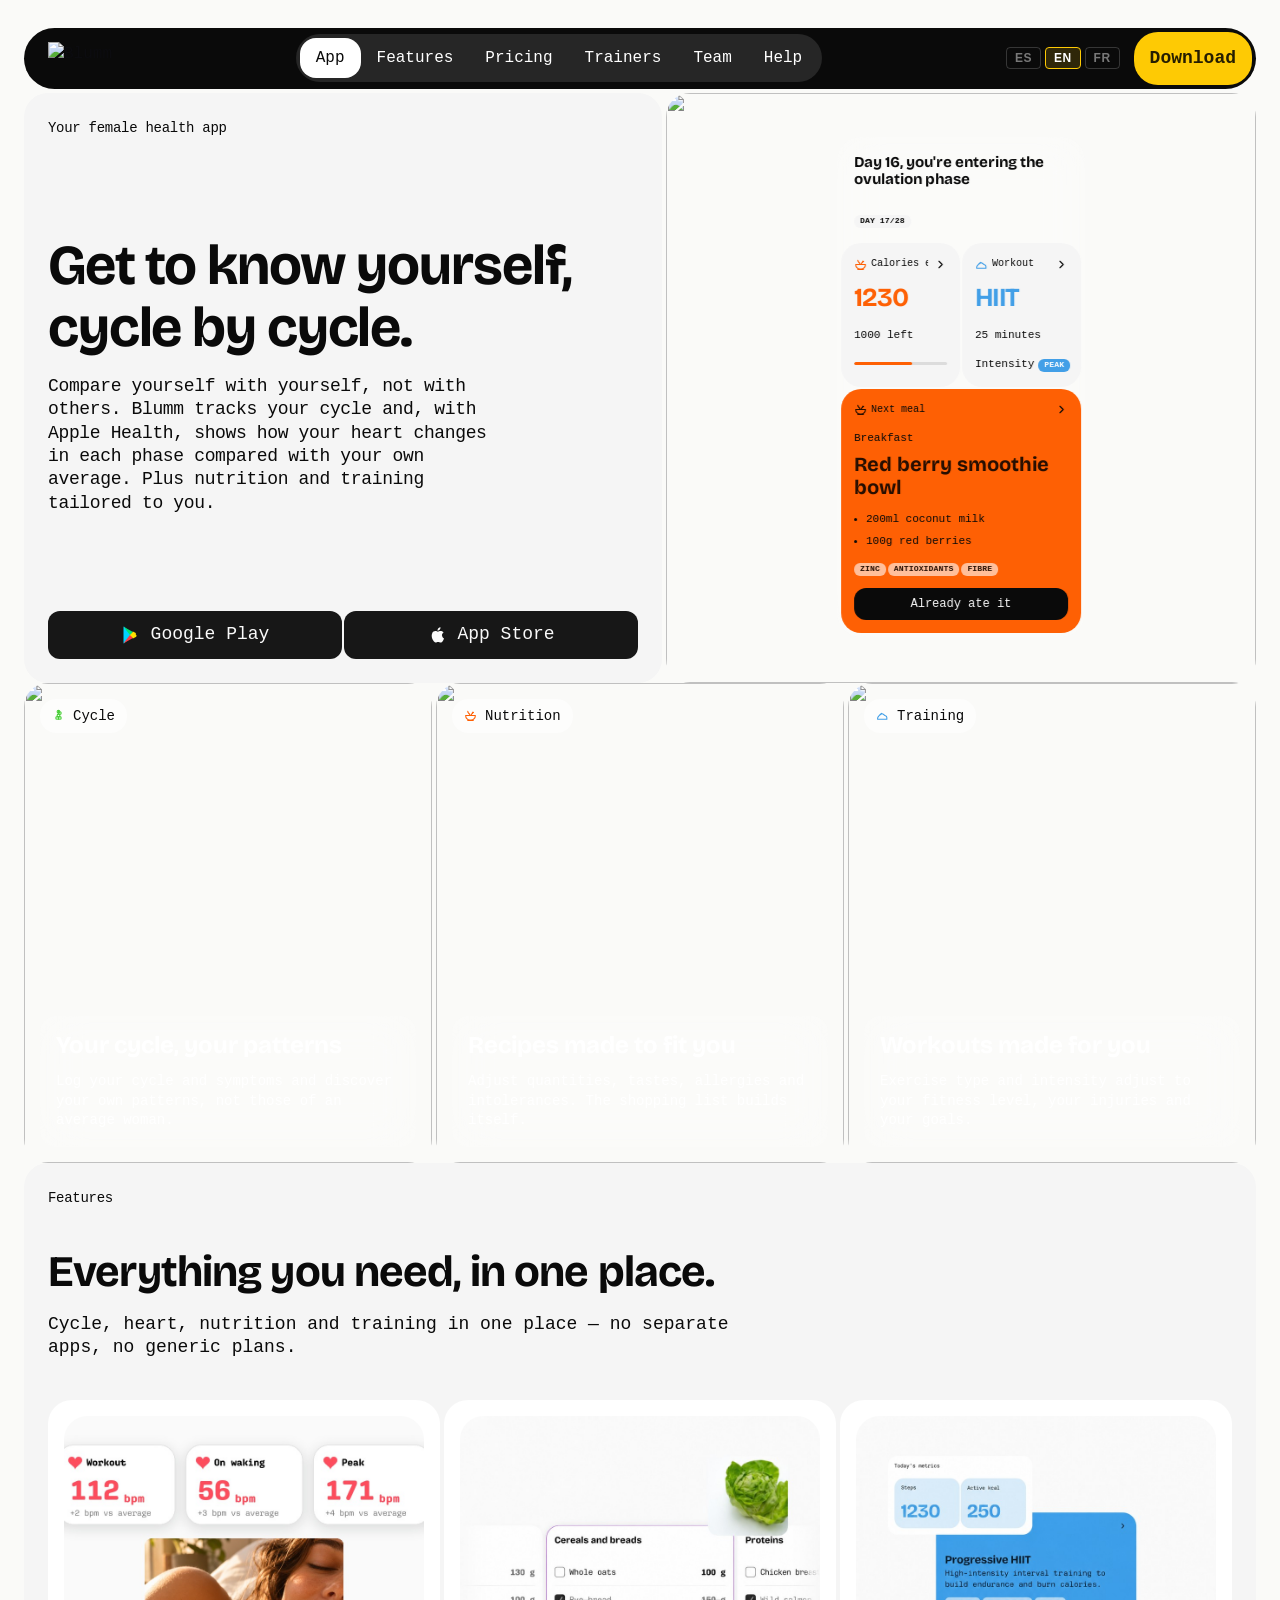
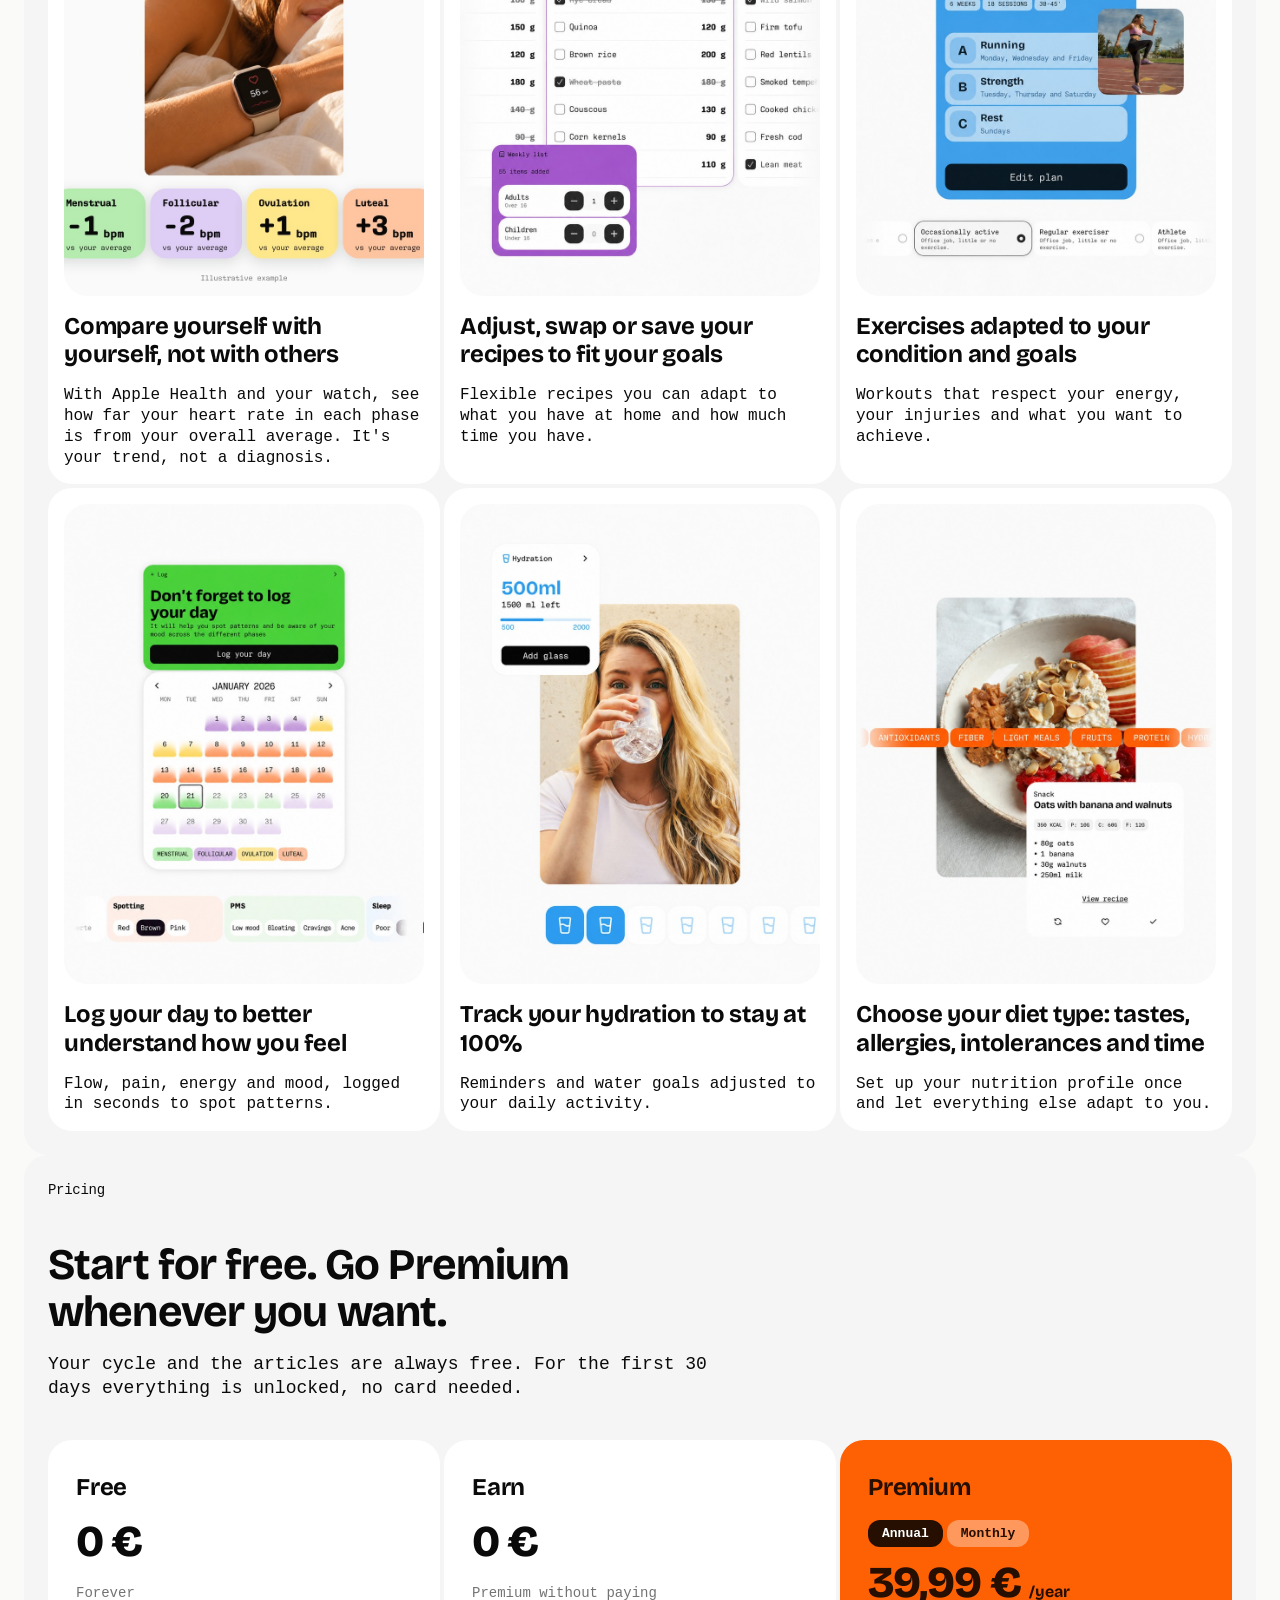
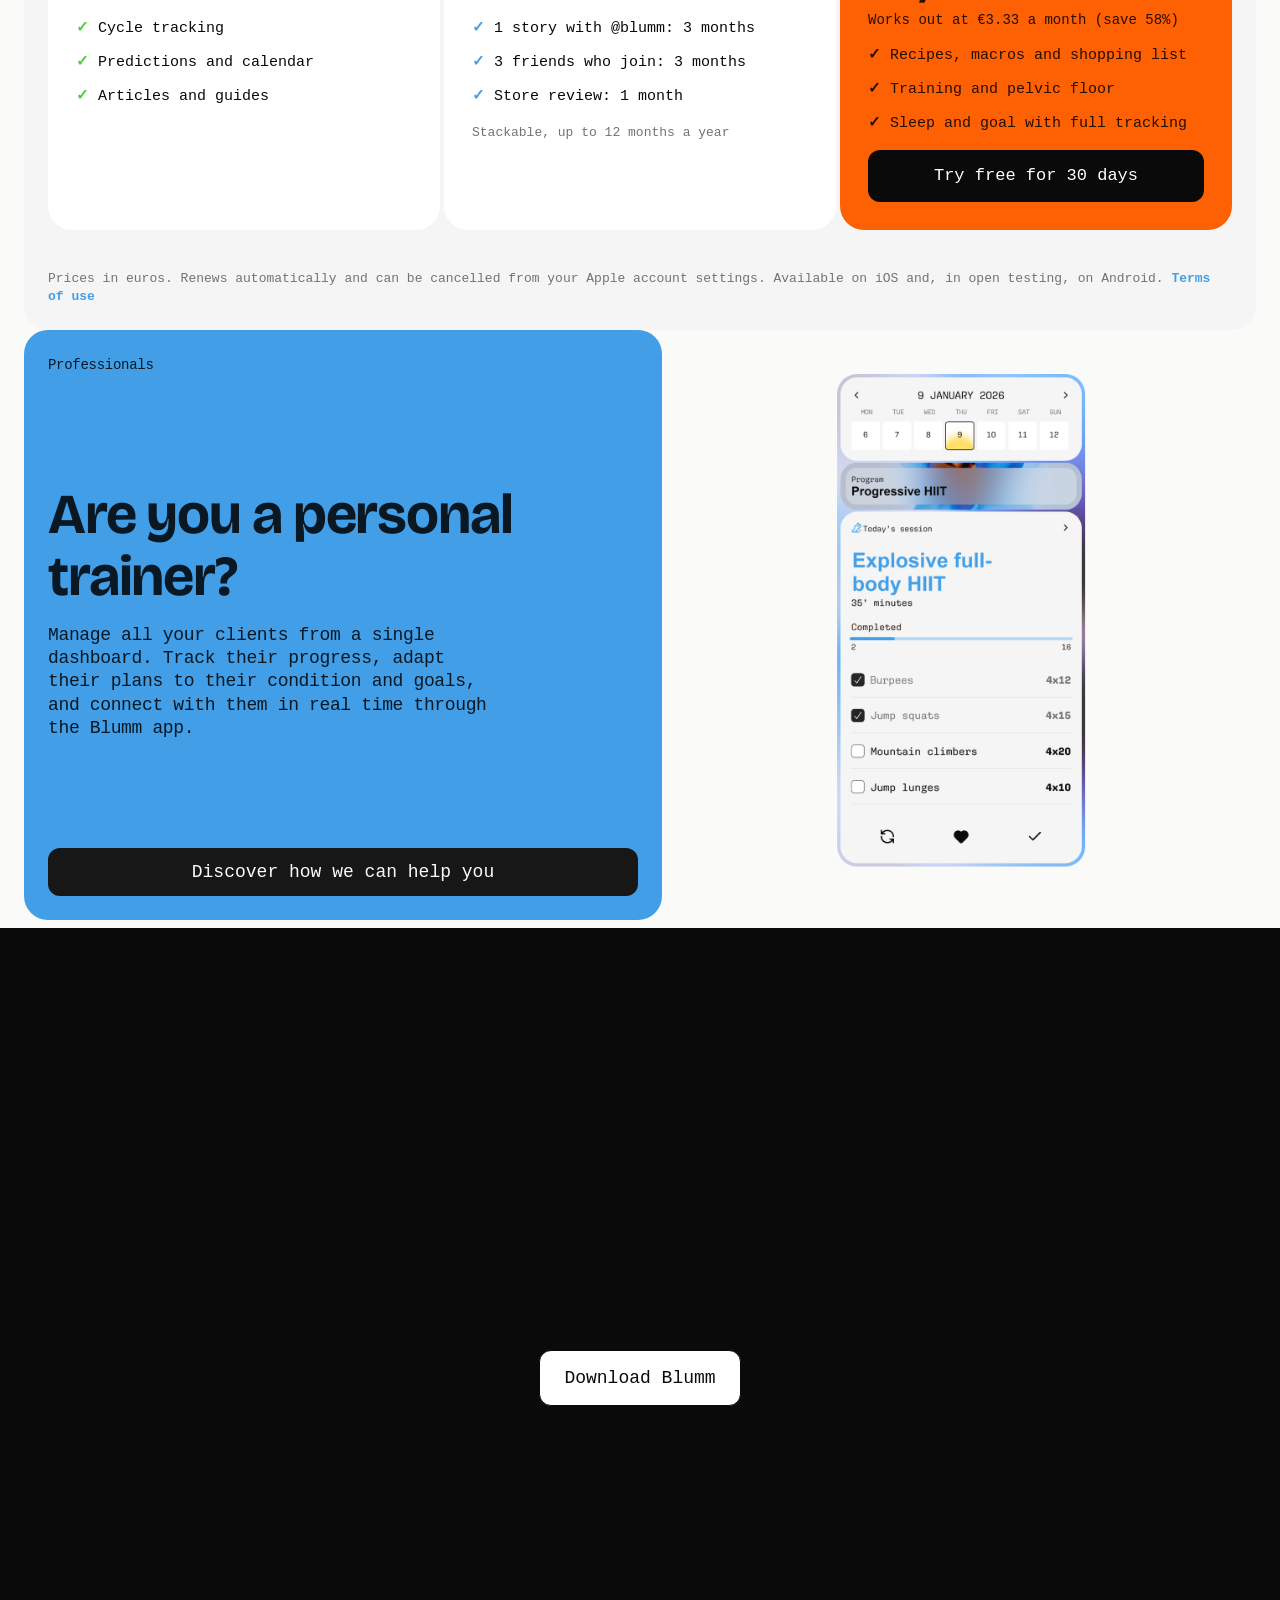
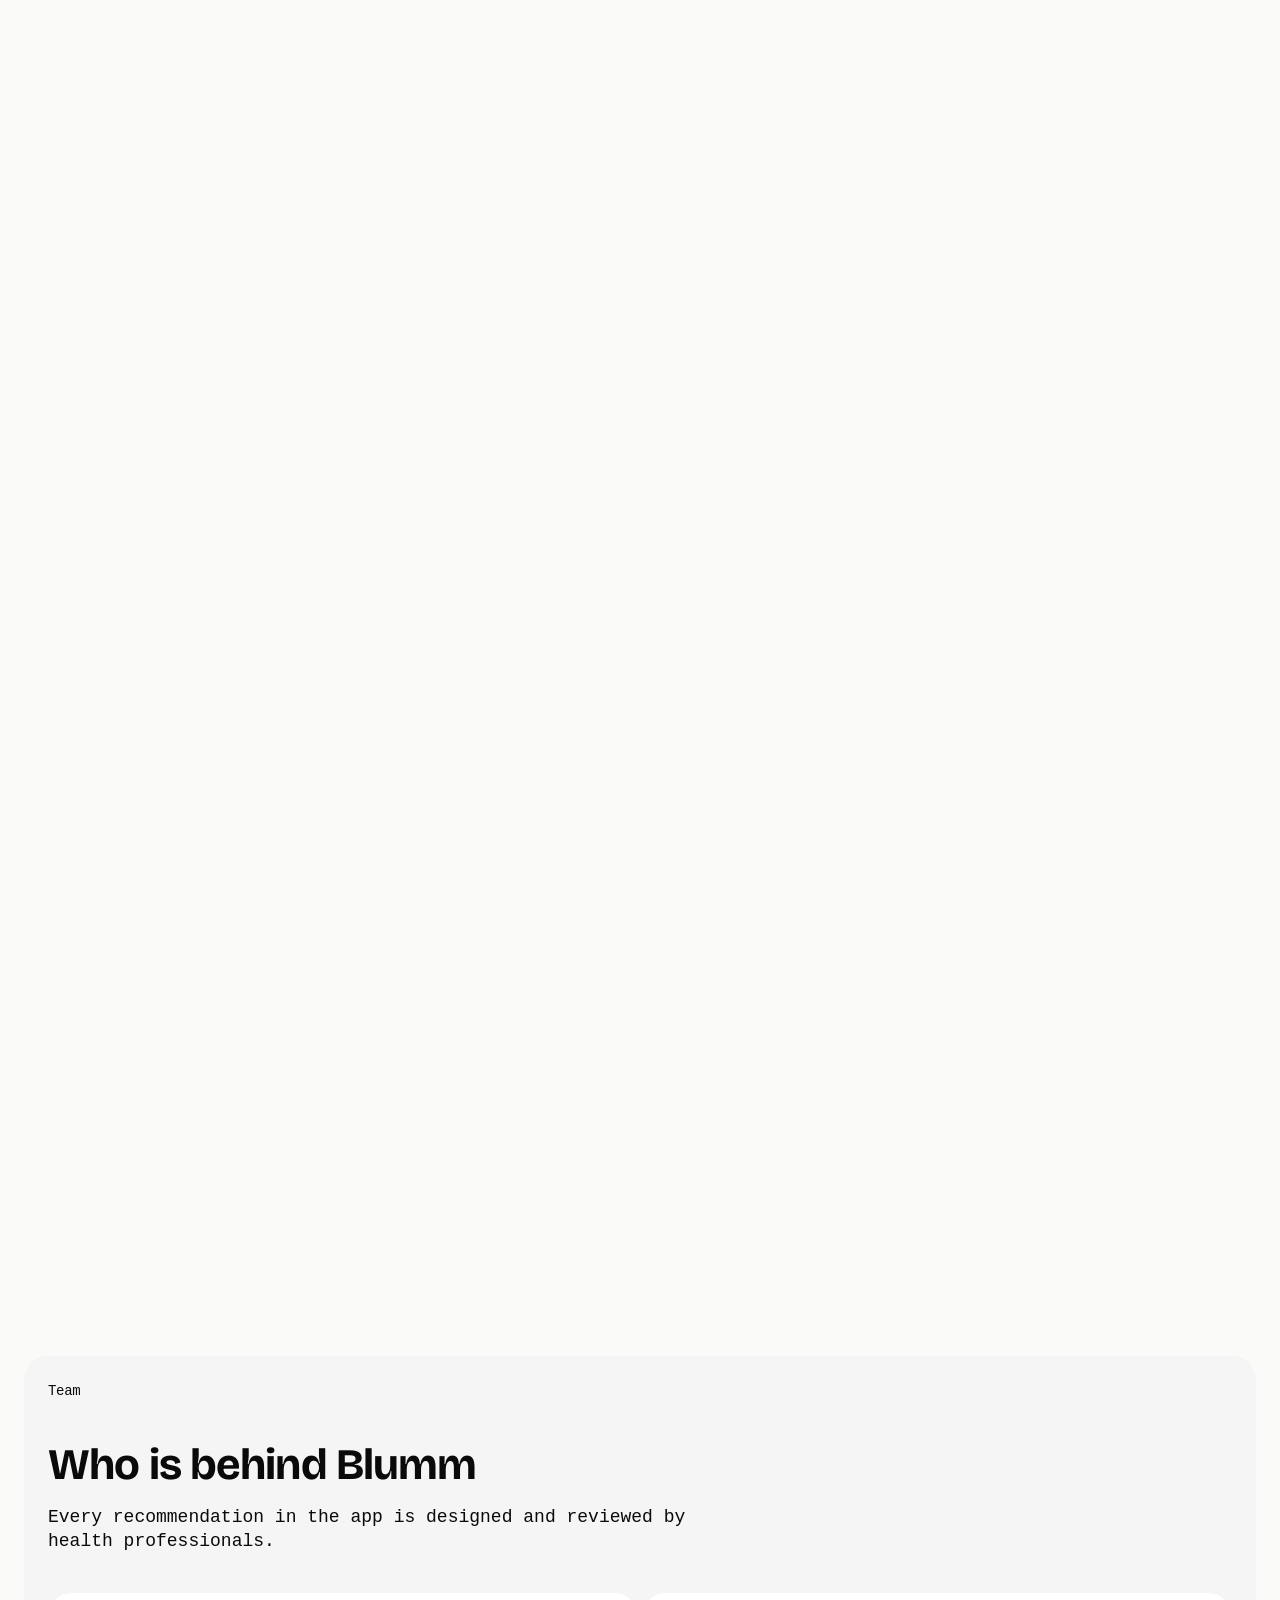
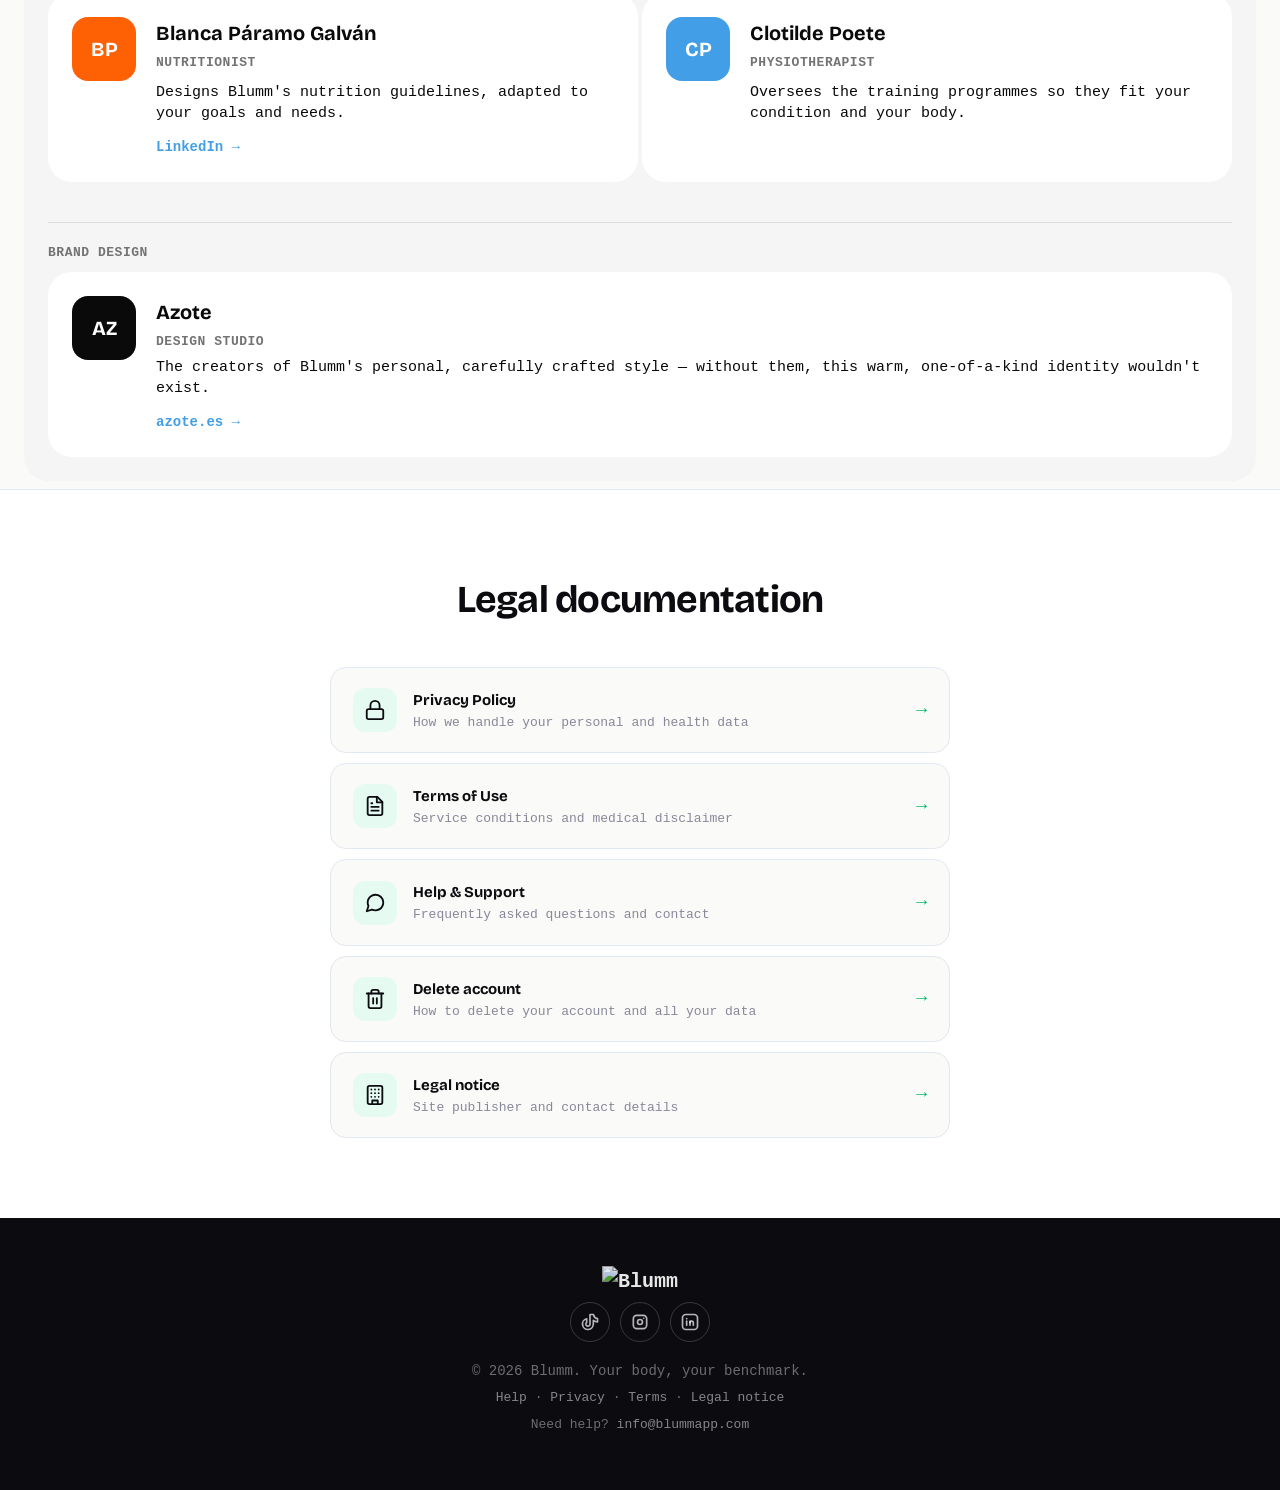
==== commit e43abfec: "feat(bento): imágenes 2 a 5 en español a 830x1106 Sustituye las versiones españolas de 415x553 por v" ====
--- a/index.html
+++ b/index.html
@@ -204,22 +204,22 @@
           <p data-i18n="func.card1.text">Con Apple Salud y tu reloj, ves cuánto se aleja tu frecuencia cardíaca en cada fase de tu media general. Es tu tendencia, no un diagnóstico.</p>
         </div>
         <div class="bento-card">
-          <div class="bento-img" data-bg-i18n="assets/figma/bento-card-2" data-bg-ext="png" data-bg-langs="en,fr" style="background-image:url('assets/figma/bento-card-2.png')"></div>
+          <div class="bento-img" data-bg-i18n="assets/figma/bento-card-2" data-bg-langs="en,fr" style="background-image:url('assets/figma/bento-card-2.jpg')"></div>
           <h4 data-i18n="func.card2.title">Ajusta, cambia o guarda tus recetas según tus objetivos</h4>
           <p data-i18n="func.card2.text">Recetas flexibles que puedes adaptar a lo que tienes en la nevera y a tu tiempo disponible.</p>
         </div>
         <div class="bento-card">
-          <div class="bento-img" data-bg-i18n="assets/figma/bento-card-3" data-bg-ext="png" data-bg-langs="en,fr" style="background-image:url('assets/figma/bento-card-3.png')"></div>
+          <div class="bento-img" data-bg-i18n="assets/figma/bento-card-3" data-bg-langs="en,fr" style="background-image:url('assets/figma/bento-card-3.jpg')"></div>
           <h4 data-i18n="func.card3.title">Ejercicios adaptados a tu condición y objetivos</h4>
           <p data-i18n="func.card3.text">Entrenos que respetan tu energía, tus lesiones y lo que quieres conseguir.</p>
         </div>
         <div class="bento-card">
-          <div class="bento-img" data-bg-i18n="assets/figma/bento-card-4" data-bg-ext="png" data-bg-langs="en,fr" style="background-image:url('assets/figma/bento-card-4.png')"></div>
+          <div class="bento-img" data-bg-i18n="assets/figma/bento-card-4" data-bg-langs="en,fr" style="background-image:url('assets/figma/bento-card-4.jpg')"></div>
           <h4 data-i18n="func.card4.title">Guarda tu día a día para conocer mejor tus sensaciones</h4>
           <p data-i18n="func.card4.text">Flujo, dolor, energía y ánimo, registrados en segundos para detectar patrones.</p>
         </div>
         <div class="bento-card">
-          <div class="bento-img" data-bg-i18n="assets/figma/bento-card-5" data-bg-ext="png" data-bg-langs="en,fr" style="background-image:url('assets/figma/bento-card-5.png')"></div>
+          <div class="bento-img" data-bg-i18n="assets/figma/bento-card-5" data-bg-langs="en,fr" style="background-image:url('assets/figma/bento-card-5.jpg')"></div>
           <h4 data-i18n="func.card5.title">Controla tu hidratación para estar siempre al 100%</h4>
           <p data-i18n="func.card5.text">Recordatorios y objetivos de agua ajustados a tu actividad diaria.</p>
         </div>
